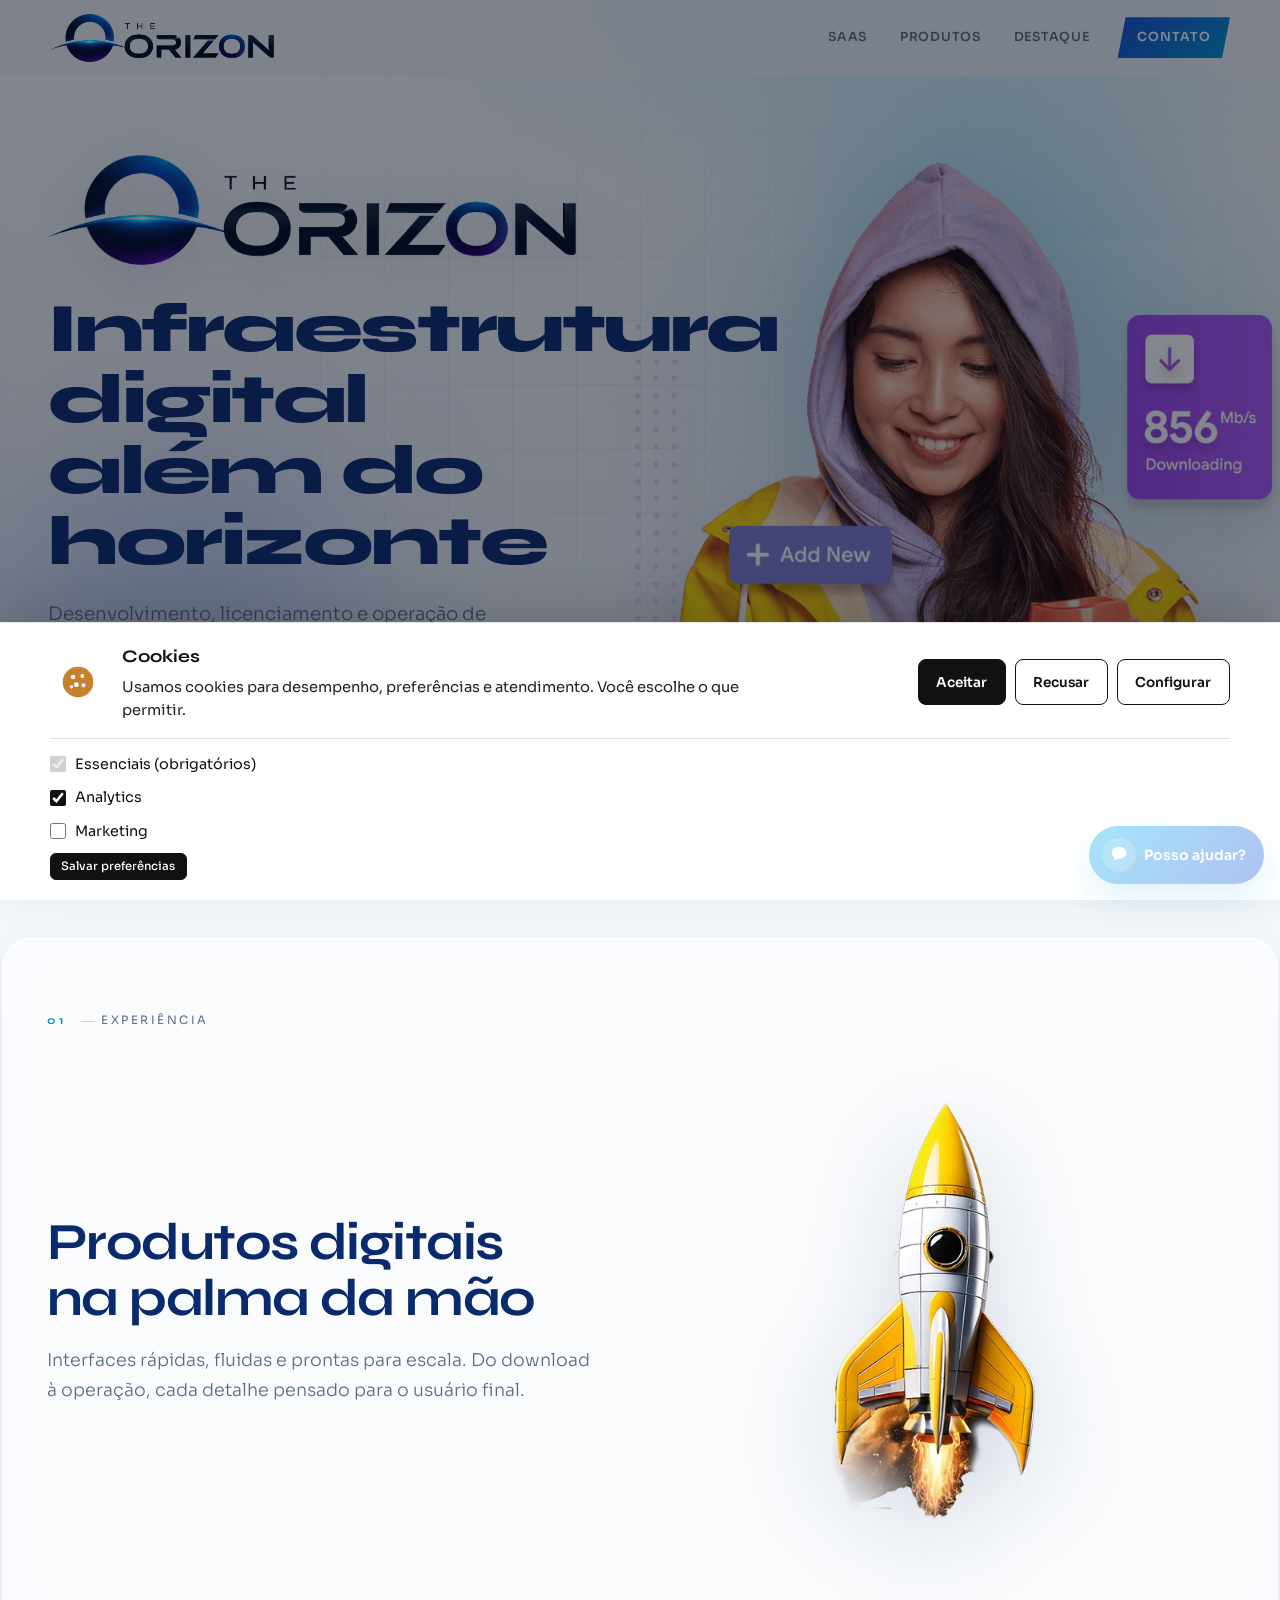
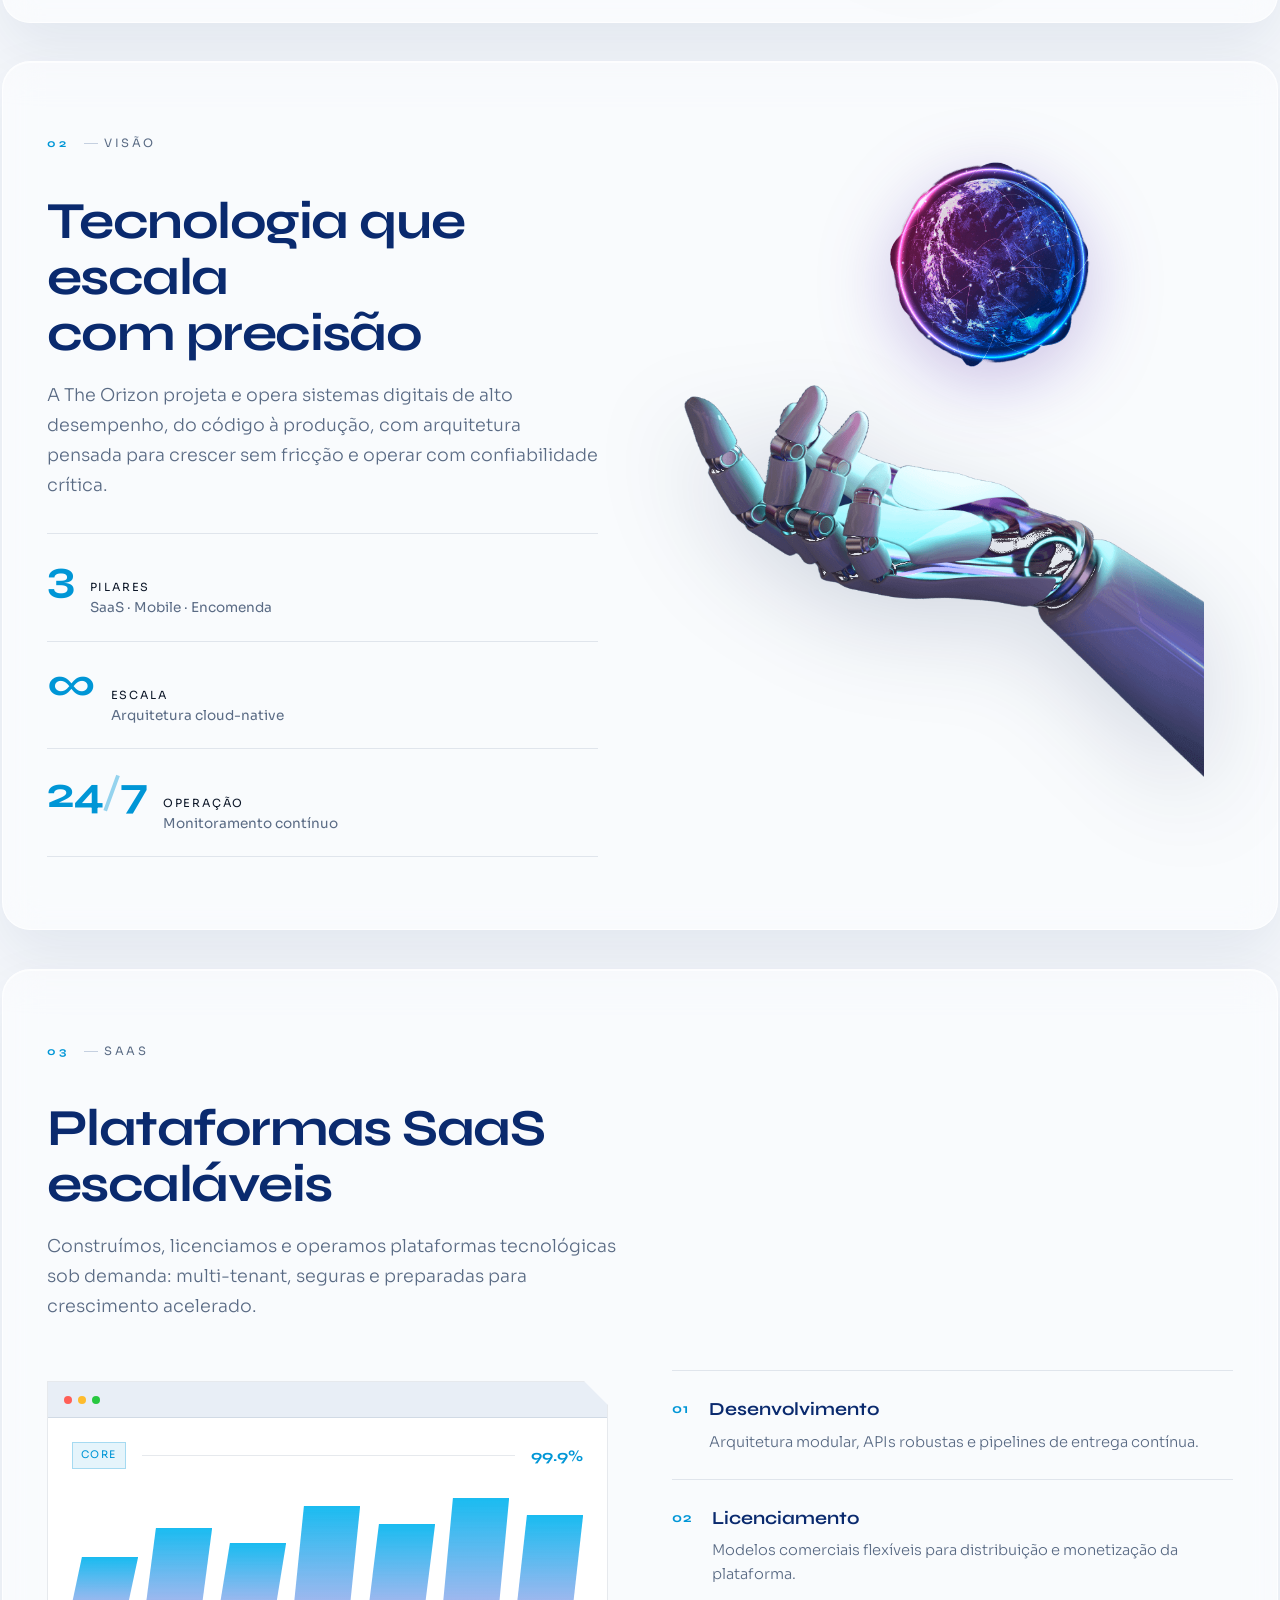
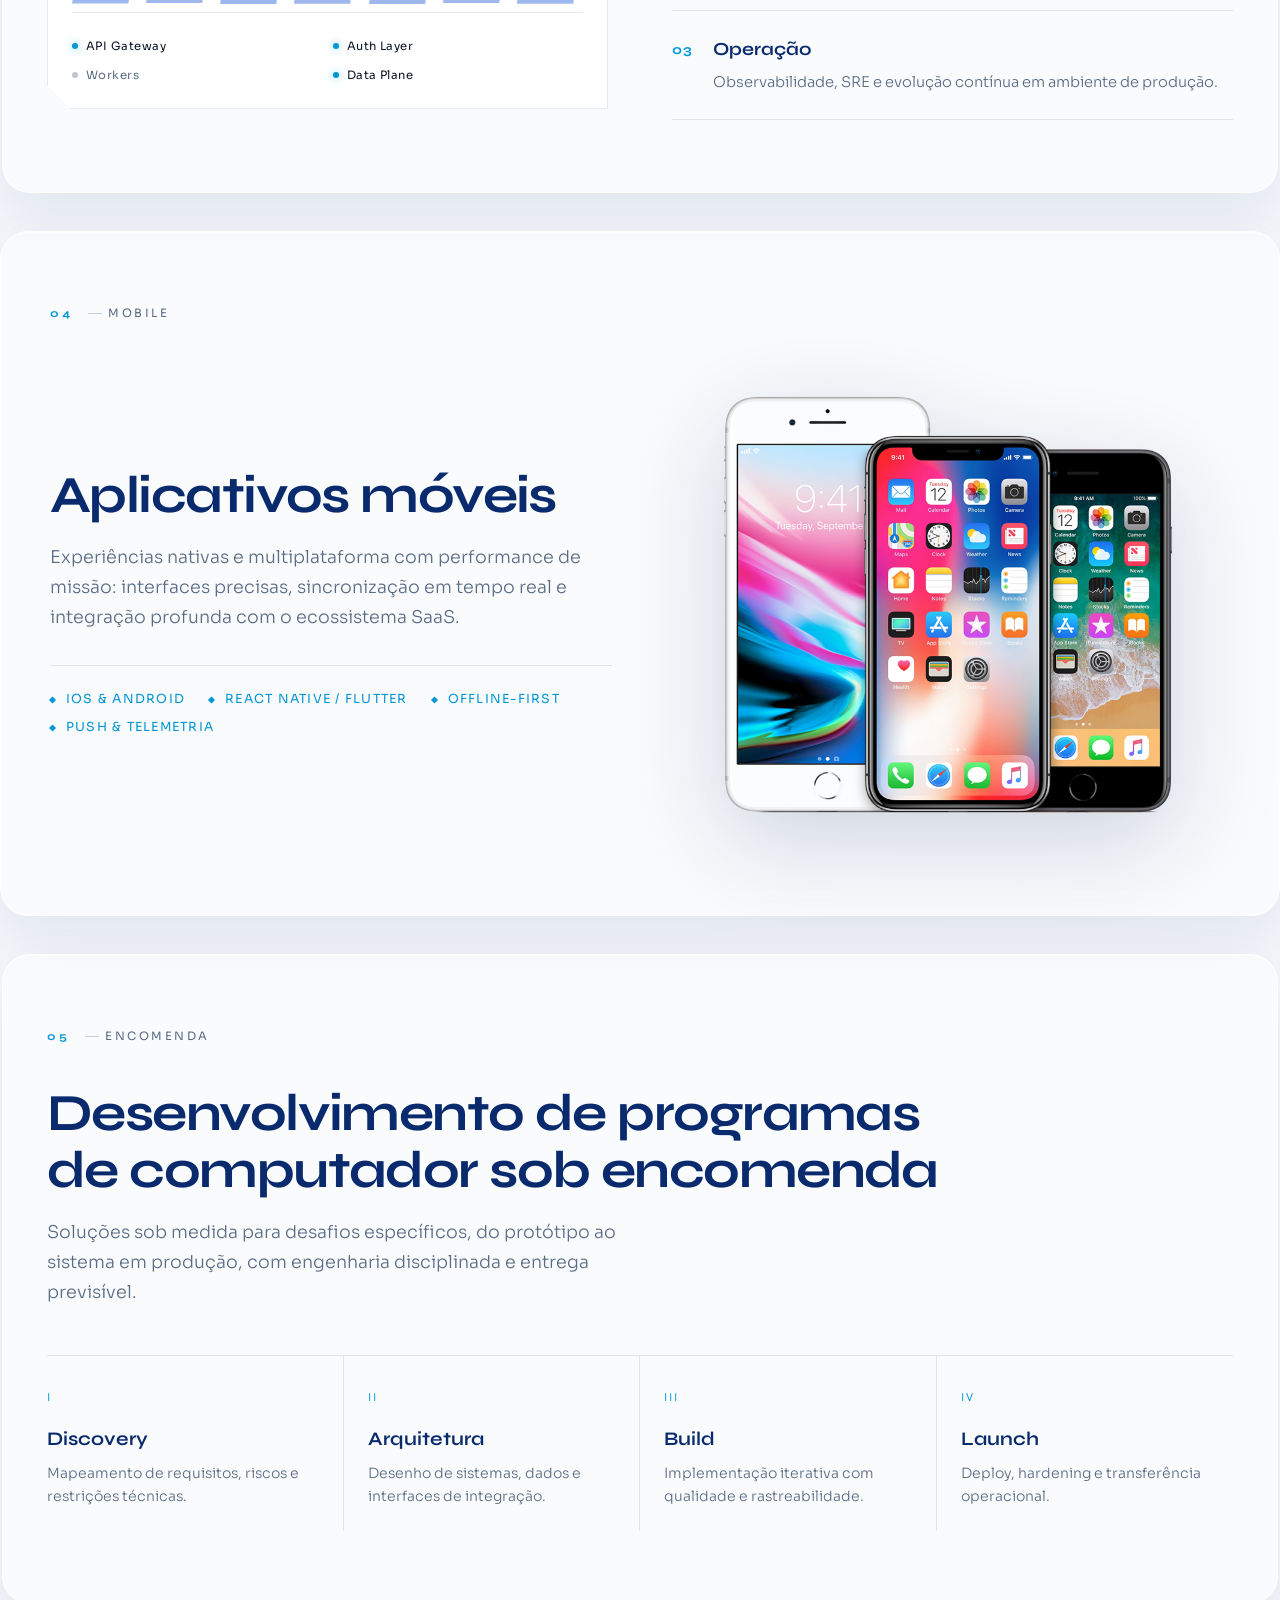
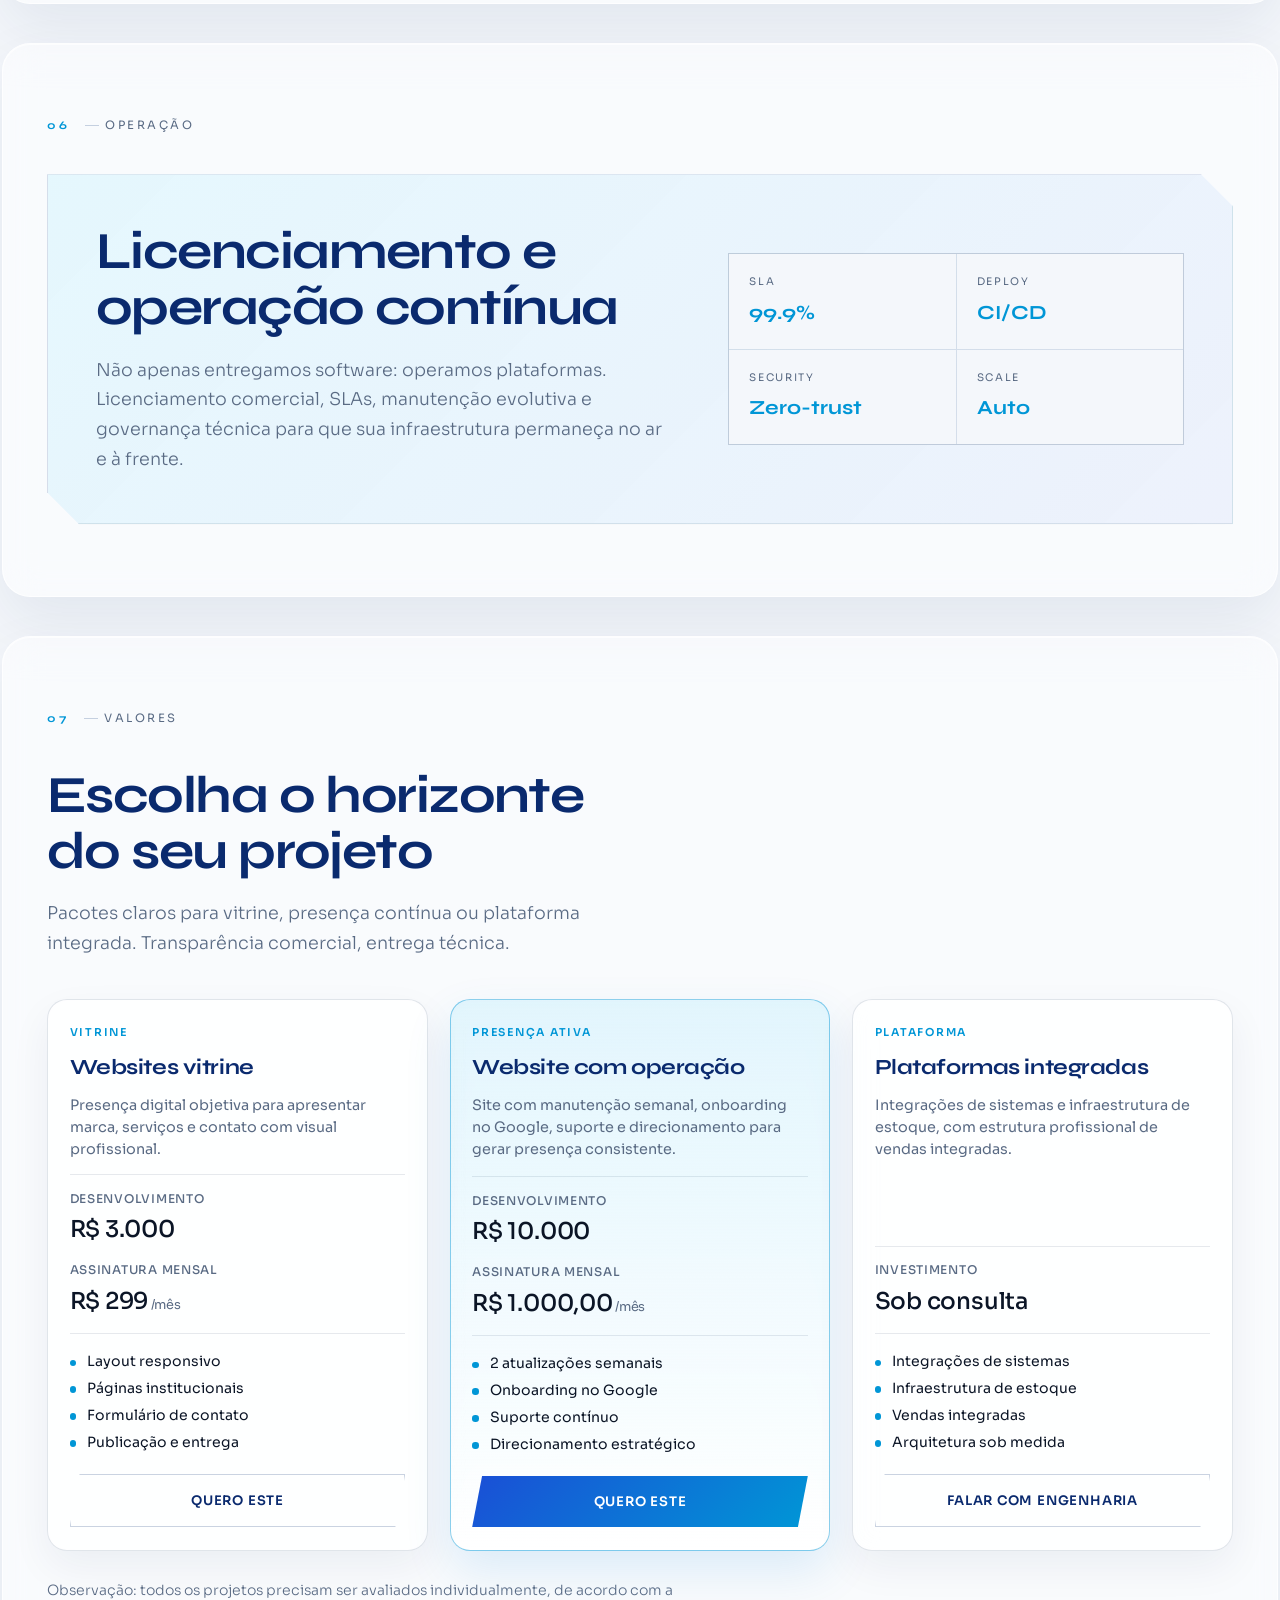
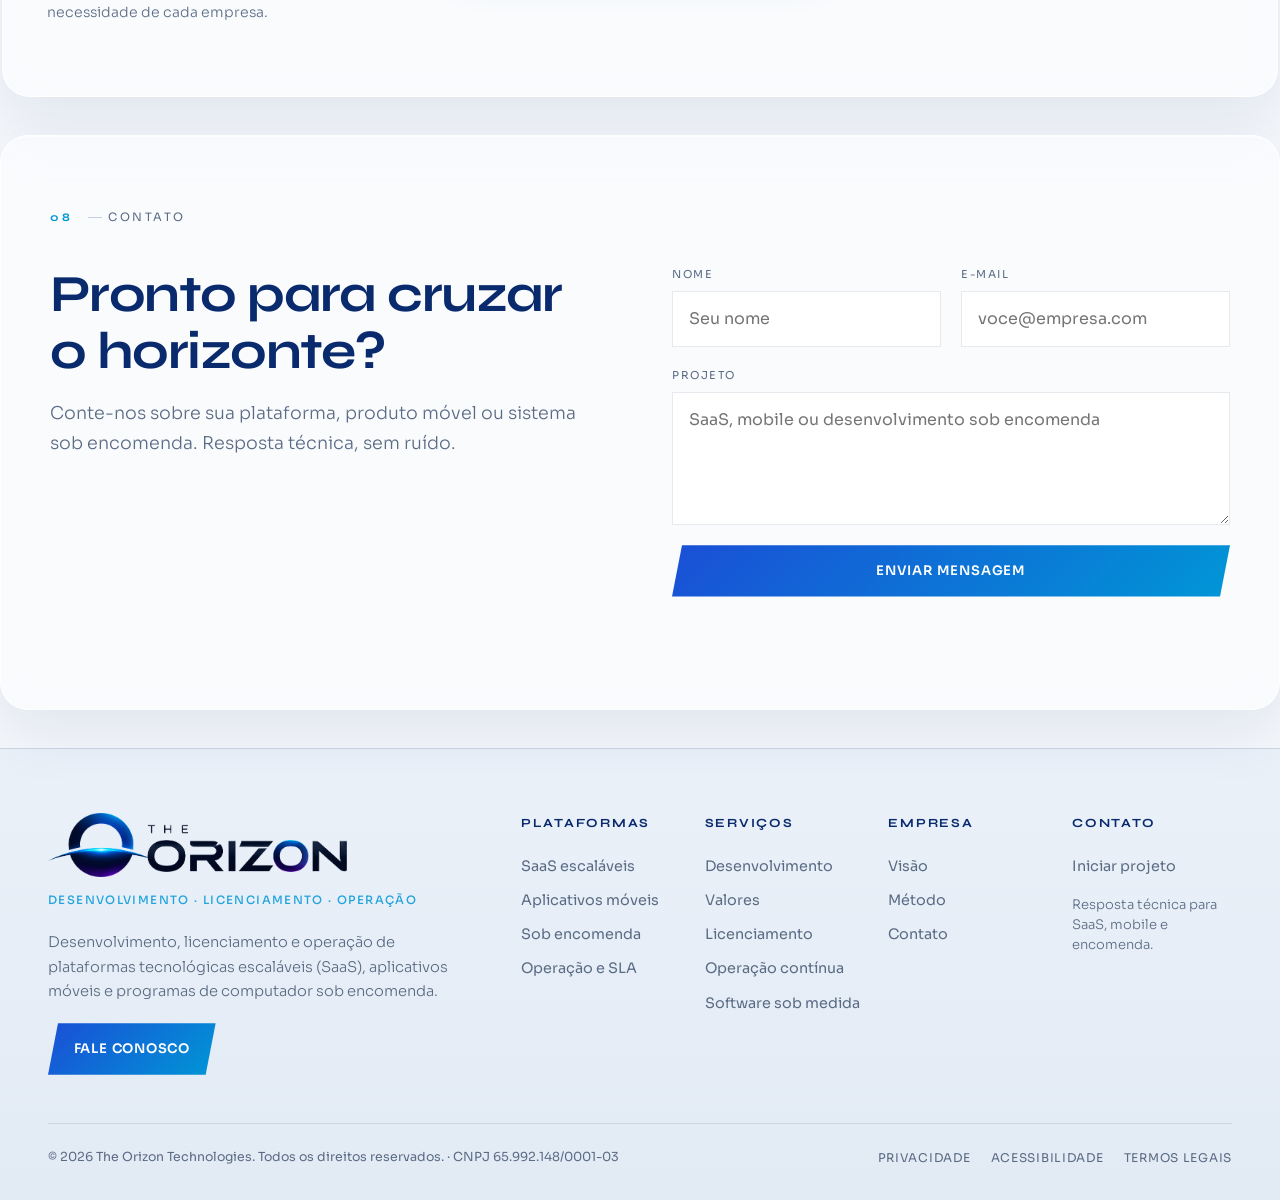
==== index.html @ 29de85b7 "Atualiza home: remove e-mail do rodapé e preço sob consulta. Plataformas integradas passam a exibir " ====
<!DOCTYPE html>
<html lang="pt-BR">
<head>
  <meta charset="UTF-8" />
  <meta name="viewport" content="width=device-width, initial-scale=1.0" />
  <title>THE ORIZON | Plataformas Tecnológicas Escaláveis</title>
  <meta name="description" content="Desenvolvimento, licenciamento e operação de plataformas SaaS escaláveis, aplicativos móveis e programas de computador sob encomenda." />
  <link rel="canonical" href="https://www.theorizon.com.br/" />
  <link rel="preconnect" href="https://fonts.googleapis.com" />
  <link rel="preconnect" href="https://fonts.gstatic.com" crossorigin />
  <link href="https://fonts.googleapis.com/css2?family=Syne:wght@500;600;700;800&family=Sora:wght@300;400;500;600&display=swap" rel="stylesheet" />
  <link rel="stylesheet" href="styles.css" />
  <link rel="icon" href="assets/logo.png" type="image/png" />
</head>
<body>
  <header class="header" id="header">
    <div class="header-inner">
      <a href="#inicio" class="brand" aria-label="THE ORIZON início">
        <img src="assets/logo.png" alt="THE ORIZON" class="brand-logo" />
      </a>

      <nav class="mega-nav" aria-label="Principal">
        <div class="mega-item" data-mega="saas">
          <button type="button" class="mega-trigger" aria-expanded="false" aria-controls="mega-saas">
            SaaS
          </button>
          <div class="mega-panel" id="mega-saas" role="region" aria-label="SaaS">
            <div class="mega-panel-inner mega-panel-inner--4">
              <div class="mega-col">
                <span class="mega-col-title">Plataformas</span>
                <a href="#saas"><strong>Cloud Core</strong><span>Infraestrutura multi-tenant</span></a>
                <a href="#saas"><strong>API Gateway</strong><span>Integrações e microserviços</span></a>
                <a href="#operacao"><strong>Observabilidade</strong><span>Monitoramento e SRE</span></a>
                <a href="#operacao"><strong>Data Plane</strong><span>Dados e analytics em escala</span></a>
              </div>
              <div class="mega-col">
                <span class="mega-col-title">Setores</span>
                <a href="#saas"><strong>Fintech</strong><span>Pagamentos e banking</span></a>
                <a href="#saas"><strong>Healthtech</strong><span>Saúde e telemedicina</span></a>
                <a href="#saas"><strong>Edtech</strong><span>Educação digital</span></a>
                <a href="#saas"><strong>Retail</strong><span>Varejo e e-commerce</span></a>
              </div>
              <div class="mega-col">
                <span class="mega-col-title">Operação</span>
                <a href="#operacao"><strong>Licenciamento</strong><span>Modelos comerciais flexíveis</span></a>
                <a href="#operacao"><strong>SLA 99.9%</strong><span>Disponibilidade contínua</span></a>
                <a href="#operacao"><strong>Security</strong><span>Zero-trust e compliance</span></a>
                <a href="#operacao"><strong>CI/CD</strong><span>Deploy e automação</span></a>
              </div>
              <div class="mega-feat">
                <span class="mega-col-title">Destaque</span>
                <p>Plataformas SaaS escaláveis, do código à produção, com operação contínua.</p>
                <a href="#saas" class="mega-feat-link">Explorar SaaS</a>
              </div>
            </div>
          </div>
        </div>

        <div class="mega-item" data-mega="produtos">
          <button type="button" class="mega-trigger" aria-expanded="false" aria-controls="mega-produtos">
            Produtos
          </button>
          <div class="mega-panel" id="mega-produtos" role="region" aria-label="Produtos">
            <div class="mega-panel-inner mega-panel-inner--4">
              <div class="mega-col">
                <span class="mega-col-title">Mobile</span>
                <a href="#mobile"><strong>Apps iOS</strong><span>Experiências nativas Apple</span></a>
                <a href="#mobile"><strong>Apps Android</strong><span>Performance e escala Google</span></a>
                <a href="#mobile"><strong>Cross-platform</strong><span>React Native e Flutter</span></a>
                <a href="#mobile"><strong>Offline-first</strong><span>Sincronização inteligente</span></a>
              </div>
              <div class="mega-col">
                <span class="mega-col-title">Software</span>
                <a href="#encomenda"><strong>Sob encomenda</strong><span>Programas sob medida</span></a>
                <a href="#encomenda"><strong>ERP / CRM</strong><span>Sistemas de gestão</span></a>
                <a href="#encomenda"><strong>Portais</strong><span>Web corporativa e B2B</span></a>
                <a href="#encomenda"><strong>Integrações</strong><span>APIs e conectores</span></a>
              </div>
              <div class="mega-col">
                <span class="mega-col-title">Verticals</span>
                <a href="#saas"><strong>Logística</strong><span>Tracking e supply chain</span></a>
                <a href="#saas"><strong>Indústria</strong><span>IoT e automação</span></a>
                <a href="#saas"><strong>Imobiliário</strong><span>Proptech e gestão</span></a>
                <a href="#saas"><strong>Agro</strong><span>Agritech e field ops</span></a>
              </div>
              <div class="mega-feat">
                <span class="mega-col-title">Destaque</span>
                <p>Produtos digitais para mobile, web e setores especializados.</p>
                <a href="#mobile" class="mega-feat-link">Ver produtos</a>
              </div>
            </div>
          </div>
        </div>

        <div class="mega-item" data-mega="destaque">
          <button type="button" class="mega-trigger" aria-expanded="false" aria-controls="mega-destaque">
            Destaque
          </button>
          <div class="mega-panel" id="mega-destaque" role="region" aria-label="Destaque">
            <div class="mega-panel-inner mega-panel-inner--4">
              <div class="mega-col">
                <span class="mega-col-title">Capacidades</span>
                <a href="#visao"><strong>Arquitetura</strong><span>Cloud-native e escalável</span></a>
                <a href="#saas"><strong>Multi-tenant</strong><span>Isolamento e performance</span></a>
                <a href="#operacao"><strong>DevOps</strong><span>Pipelines e automação</span></a>
                <a href="#operacao"><strong>IA &amp; Dados</strong><span>Modelos e telemetria</span></a>
              </div>
              <div class="mega-col">
                <span class="mega-col-title">Soluções</span>
                <a href="#saas"><strong>White-label</strong><span>Marca própria do cliente</span></a>
                <a href="#operacao"><strong>Marketplace</strong><span>Ecossistema de apps</span></a>
                <a href="#mobile"><strong>Super App</strong><span>Módulos em um só app</span></a>
                <a href="#encomenda"><strong>MVP rápido</strong><span>Do protótipo ao launch</span></a>
              </div>
              <div class="mega-col">
                <span class="mega-col-title">Empresa</span>
                <a href="#visao"><strong>Visão</strong><span>Tecnologia de precisão</span></a>
                <a href="#encomenda"><strong>Método</strong><span>Discovery até Launch</span></a>
                <a href="#contato"><strong>Parceiros</strong><span>Ecossistema The Orizon</span></a>
                <a href="#contato"><strong>Carreiras</strong><span>Engenharia e produto</span></a>
              </div>
              <div class="mega-feat">
                <span class="mega-col-title">Destaque</span>
                <p>Infraestrutura digital além do horizonte, com setores e produtos conectados.</p>
                <a href="#contato" class="mega-feat-link">Iniciar conversa</a>
              </div>
            </div>
          </div>
        </div>

        <a href="#contato" class="nav-cta">Contato</a>
      </nav>

      <button class="menu-toggle" id="menuToggle" aria-label="Abrir menu" aria-expanded="false">
        <span></span><span></span>
      </button>
    </div>
  </header>

  <div class="mobile-nav" id="mobileNav" hidden>
    <details>
      <summary>SaaS</summary>
      <a href="#saas">Cloud Core</a>
      <a href="#saas">Fintech</a>
      <a href="#saas">Healthtech</a>
      <a href="#saas">Edtech</a>
      <a href="#operacao">Licenciamento</a>
      <a href="#operacao">Operação</a>
    </details>
    <details>
      <summary>Produtos</summary>
      <a href="#mobile">Apps iOS</a>
      <a href="#mobile">Apps Android</a>
      <a href="#mobile">Cross-platform</a>
      <a href="#encomenda">Sob encomenda</a>
      <a href="#encomenda">ERP / CRM</a>
      <a href="#saas">Logística</a>
      <a href="#saas">Indústria</a>
    </details>
    <details>
      <summary>Destaque</summary>
      <a href="#visao">Arquitetura</a>
      <a href="#saas">White-label</a>
      <a href="#mobile">Super App</a>
      <a href="#encomenda">MVP rápido</a>
      <a href="#contato">Parceiros</a>
    </details>
    <a href="#contato" class="mobile-cta">Contato</a>
  </div>

  <main>
    <!-- 1. HERO -->
    <section class="hero" id="inicio">
      <div class="hero-bg" aria-hidden="true">
        <div class="hero-grid"></div>
        <div class="hero-orb hero-orb--a"></div>
        <div class="hero-orb hero-orb--b"></div>
        <div class="hero-horizon"></div>
      </div>
      <div class="hero-shell">
        <div class="hero-content">
          <img src="assets/logo.png" alt="THE ORIZON" class="hero-logo reveal" />
          <h1 class="hero-title reveal delay-1">
            Infraestrutura digital<br />além do horizonte
          </h1>
          <p class="hero-sub reveal delay-2">
            Desenvolvimento, licenciamento e operação de plataformas tecnológicas
            escaláveis, aplicativos móveis e software sob encomenda.
          </p>
          <div class="hero-actions reveal delay-3">
            <a href="#saas" class="btn btn-primary">Explorar plataformas</a>
            <a href="#contato" class="btn btn-ghost">Iniciar conversa</a>
          </div>
        </div>
        <div class="hero-figure reveal delay-2">
          <img
            src="assets/img-02p.png"
            alt="Usuária interagindo com aplicativo The Orizon no smartphone"
            class="hero-man"
            width="735"
            height="840"
          />
        </div>
      </div>
      <div class="hero-scroll" aria-hidden="true">
        <span>Scroll</span>
        <div class="hero-scroll-line"></div>
      </div>
    </section>

    <!-- 2. EXPERIÊNCIA -->
    <section class="section showcase glass-slide" id="experiencia">
      <div class="section-rail">
        <span class="section-index">01</span>
        <span class="section-label">Experiência</span>
      </div>
      <div class="showcase-layout">
        <div class="showcase-copy">
          <h2 class="section-title reveal">
            Produtos digitais<br />na palma da mão
          </h2>
          <p class="section-lead reveal delay-1">
            Interfaces rápidas, fluidas e prontas para escala. Do download à
            operação, cada detalhe pensado para o usuário final.
          </p>
        </div>
        <div class="showcase-visual reveal delay-2">
          <img
            src="assets/564y5ret.webp"
            alt="Produtos digitais The Orizon"
            class="showcase-image"
            width="600"
            height="600"
          />
        </div>
      </div>
    </section>

    <!-- 3. VISÃO -->
    <section class="section vision glass-slide" id="visao">
      <div class="section-rail">
        <span class="section-index">02</span>
        <span class="section-label">Visão</span>
      </div>
      <div class="vision-layout">
        <div class="vision-copy">
          <h2 class="section-title reveal">
            Tecnologia que escala<br />com precisão
          </h2>
          <p class="section-lead reveal delay-1">
            A The Orizon projeta e opera sistemas digitais de alto desempenho,
            do código à produção, com arquitetura pensada para crescer sem
            fricção e operar com confiabilidade crítica.
          </p>
          <aside class="vision-stats reveal delay-2">
            <div class="stat">
              <span class="stat-value" data-count="3">0</span>
              <span class="stat-unit">pilares</span>
              <span class="stat-desc">SaaS · Mobile · Encomenda</span>
            </div>
            <div class="stat">
              <span class="stat-value">∞</span>
              <span class="stat-unit">escala</span>
              <span class="stat-desc">Arquitetura cloud-native</span>
            </div>
            <div class="stat">
              <span class="stat-value">24<span class="stat-slash">/</span>7</span>
              <span class="stat-unit">operação</span>
              <span class="stat-desc">Monitoramento contínuo</span>
            </div>
          </aside>
        </div>
        <div class="vision-visual reveal delay-2">
          <img
            src="assets/vision-globe-techxen.png"
            alt=""
            class="vision-globe"
            width="358"
            height="367"
            aria-hidden="true"
          />
          <img
            src="assets/vision-techxen.png"
            alt="Tecnologia avançada The Orizon"
            class="vision-image"
            width="770"
            height="581"
          />
        </div>
      </div>
    </section>

    <!-- 4. SAAS -->
    <section class="section saas glass-slide" id="saas">
      <div class="section-rail">
        <span class="section-index">03</span>
        <span class="section-label">SaaS</span>
      </div>
      <div class="saas-head">
        <h2 class="section-title reveal">Plataformas SaaS escaláveis</h2>
        <p class="section-lead reveal delay-1">
          Construímos, licenciamos e operamos plataformas tecnológicas sob
          demanda: multi-tenant, seguras e preparadas para crescimento
          acelerado.
        </p>
      </div>
      <div class="saas-split">
        <div class="saas-visual reveal" aria-hidden="true">
          <div class="panel-frame">
            <div class="panel-bar">
              <span></span><span></span><span></span>
            </div>
            <div class="panel-body">
              <div class="panel-row">
                <span class="panel-tag">CORE</span>
                <span class="panel-line"></span>
                <span class="panel-pct">99.9%</span>
              </div>
              <div class="panel-graph">
                <div class="bar" style="--h:42%"></div>
                <div class="bar" style="--h:68%"></div>
                <div class="bar" style="--h:55%"></div>
                <div class="bar" style="--h:88%"></div>
                <div class="bar" style="--h:72%"></div>
                <div class="bar" style="--h:95%"></div>
                <div class="bar" style="--h:80%"></div>
              </div>
              <div class="panel-nodes">
                <div class="node active"><i></i>API Gateway</div>
                <div class="node active"><i></i>Auth Layer</div>
                <div class="node"><i></i>Workers</div>
                <div class="node active"><i></i>Data Plane</div>
              </div>
            </div>
          </div>
        </div>
        <ul class="saas-list">
          <li class="reveal delay-1">
            <span class="list-num">01</span>
            <div>
              <strong>Desenvolvimento</strong>
              <p>Arquitetura modular, APIs robustas e pipelines de entrega contínua.</p>
            </div>
          </li>
          <li class="reveal delay-2">
            <span class="list-num">02</span>
            <div>
              <strong>Licenciamento</strong>
              <p>Modelos comerciais flexíveis para distribuição e monetização da plataforma.</p>
            </div>
          </li>
          <li class="reveal delay-3">
            <span class="list-num">03</span>
            <div>
              <strong>Operação</strong>
              <p>Observabilidade, SRE e evolução contínua em ambiente de produção.</p>
            </div>
          </li>
        </ul>
      </div>
    </section>

    <!-- 5. MOBILE -->
    <section class="section mobile glass-slide" id="mobile">
      <div class="section-rail">
        <span class="section-index">04</span>
        <span class="section-label">Mobile</span>
      </div>
      <div class="mobile-layout">
        <div class="mobile-copy">
          <h2 class="section-title reveal">Aplicativos móveis</h2>
          <p class="section-lead reveal delay-1">
            Experiências nativas e multiplataforma com performance de missão:
            interfaces precisas, sincronização em tempo real e integração
            profunda com o ecossistema SaaS.
          </p>
          <ul class="feature-strip reveal delay-2">
            <li>iOS &amp; Android</li>
            <li>React Native / Flutter</li>
            <li>Offline-first</li>
            <li>Push &amp; telemetria</li>
          </ul>
        </div>
        <div class="phone-stack reveal delay-1">
          <img
            src="assets/Apple-IPhone-Transparent-Background-PNG.png"
            alt="iPhones com aplicativos móveis nativos e multiplataforma"
            class="phone-image"
            width="800"
            height="800"
          />
        </div>
      </div>
    </section>

    <!-- 6. ENCOMENDA -->
    <section class="section custom glass-slide" id="encomenda">
      <div class="section-rail">
        <span class="section-index">05</span>
        <span class="section-label">Encomenda</span>
      </div>
      <div class="custom-layout">
        <h2 class="section-title reveal">
          Desenvolvimento de programas<br />de computador sob encomenda
        </h2>
        <p class="section-lead reveal delay-1">
          Soluções sob medida para desafios específicos, do protótipo ao
          sistema em produção, com engenharia disciplinada e entrega previsível.
        </p>
        <div class="process">
          <article class="process-step reveal delay-1">
            <span class="process-num">I</span>
            <h3>Discovery</h3>
            <p>Mapeamento de requisitos, riscos e restrições técnicas.</p>
          </article>
          <article class="process-step reveal delay-2">
            <span class="process-num">II</span>
            <h3>Arquitetura</h3>
            <p>Desenho de sistemas, dados e interfaces de integração.</p>
          </article>
          <article class="process-step reveal delay-3">
            <span class="process-num">III</span>
            <h3>Build</h3>
            <p>Implementação iterativa com qualidade e rastreabilidade.</p>
          </article>
          <article class="process-step reveal delay-4">
            <span class="process-num">IV</span>
            <h3>Launch</h3>
            <p>Deploy, hardening e transferência operacional.</p>
          </article>
        </div>
      </div>
    </section>

    <!-- 7. OPERAÇÃO + CONTATO -->
    <section class="section operate glass-slide" id="operacao">
      <div class="section-rail">
        <span class="section-index">06</span>
        <span class="section-label">Operação</span>
      </div>
      <div class="operate-banner reveal">
        <div class="operate-copy">
          <h2 class="section-title">Licenciamento e operação contínua</h2>
          <p class="section-lead">
            Não apenas entregamos software: operamos plataformas. Licenciamento
            comercial, SLAs, manutenção evolutiva e governança técnica para que
            sua infraestrutura permaneça no ar e à frente.
          </p>
        </div>
        <div class="operate-grid" aria-hidden="true">
          <div class="op-cell"><span>SLA</span><strong>99.9%</strong></div>
          <div class="op-cell"><span>Deploy</span><strong>CI/CD</strong></div>
          <div class="op-cell"><span>Security</span><strong>Zero-trust</strong></div>
          <div class="op-cell"><span>Scale</span><strong>Auto</strong></div>
        </div>
      </div>
    </section>

    <!-- 8. VALORES -->
    <section class="section pricing glass-slide" id="valores">
      <div class="section-rail">
        <span class="section-index">07</span>
        <span class="section-label">Valores</span>
      </div>
      <div class="pricing-head">
        <h2 class="section-title reveal">Escolha o horizonte<br />do seu projeto</h2>
        <p class="section-lead reveal delay-1">
          Pacotes claros para vitrine, presença contínua ou plataforma
          integrada. Transparência comercial, entrega técnica.
        </p>
      </div>
      <div class="pricing-grid">
        <article class="price-card reveal">
          <span class="price-card-tag">Vitrine</span>
          <h3 class="price-card-title">Websites vitrine</h3>
          <p class="price-card-desc">
            Presença digital objetiva para apresentar marca, serviços e
            contato com visual profissional.
          </p>
          <div class="price-card-value">
            <div class="price-row">
              <span class="price-label">Desenvolvimento</span>
              <span class="price-now">R$ 3.000</span>
            </div>
            <div class="price-row">
              <span class="price-label">Assinatura mensal</span>
              <span class="price-now">R$ 299<span class="price-unit">/mês</span></span>
            </div>
          </div>
          <ul class="price-card-list">
            <li>Layout responsivo</li>
            <li>Páginas institucionais</li>
            <li>Formulário de contato</li>
            <li>Publicação e entrega</li>
          </ul>
          <a href="#contato" class="btn btn-ghost price-card-cta">Quero este</a>
        </article>

        <article class="price-card price-card--featured reveal delay-1">
          <span class="price-card-tag">Presença ativa</span>
          <h3 class="price-card-title">Website com operação</h3>
          <p class="price-card-desc">
            Site com manutenção semanal, onboarding no Google, suporte e
            direcionamento para gerar presença consistente.
          </p>
          <div class="price-card-value">
            <div class="price-row">
              <span class="price-label">Desenvolvimento</span>
              <span class="price-now">R$ 10.000</span>
            </div>
            <div class="price-row">
              <span class="price-label">Assinatura mensal</span>
              <span class="price-now">R$ 1.000,00<span class="price-unit">/mês</span></span>
            </div>
          </div>
          <ul class="price-card-list">
            <li>2 atualizações semanais</li>
            <li>Onboarding no Google</li>
            <li>Suporte contínuo</li>
            <li>Direcionamento estratégico</li>
          </ul>
          <a href="#contato" class="btn btn-primary price-card-cta">Quero este</a>
        </article>

        <article class="price-card reveal delay-2">
          <span class="price-card-tag">Plataforma</span>
          <h3 class="price-card-title">Plataformas integradas</h3>
          <p class="price-card-desc">
            Integrações de sistemas e infraestrutura de estoque, com estrutura
            profissional de vendas integradas.
          </p>
          <div class="price-card-value">
            <div class="price-row">
              <span class="price-label">Investimento</span>
              <span class="price-now">Sob consulta</span>
            </div>
          </div>
          <ul class="price-card-list">
            <li>Integrações de sistemas</li>
            <li>Infraestrutura de estoque</li>
            <li>Vendas integradas</li>
            <li>Arquitetura sob medida</li>
          </ul>
          <a href="#contato" class="btn btn-ghost price-card-cta">Falar com engenharia</a>
        </article>
      </div>
      <p class="pricing-note reveal delay-2">
        Observação: todos os projetos precisam ser avaliados individualmente,
        de acordo com a necessidade de cada empresa.
      </p>
    </section>

    <section class="section contact glass-slide" id="contato">
      <div class="section-rail">
        <span class="section-index">08</span>
        <span class="section-label">Contato</span>
      </div>
      <div class="contact-layout">
        <div class="contact-copy">
          <h2 class="section-title reveal">Pronto para cruzar<br />o horizonte?</h2>
          <p class="section-lead reveal delay-1">
            Conte-nos sobre sua plataforma, produto móvel ou sistema sob
            encomenda. Resposta técnica, sem ruído.
          </p>
        </div>
        <form class="contact-form reveal delay-2" id="contactForm">
          <label>
            <span>Nome</span>
            <input type="text" name="name" required autocomplete="name" placeholder="Seu nome" />
          </label>
          <label>
            <span>E-mail</span>
            <input type="email" name="email" required autocomplete="email" placeholder="voce@empresa.com" />
          </label>
          <label class="full">
            <span>Projeto</span>
            <textarea name="message" rows="4" required placeholder="SaaS, mobile ou desenvolvimento sob encomenda"></textarea>
          </label>
          <button type="submit" class="btn btn-primary full">Enviar mensagem</button>
          <p class="form-status" id="formStatus" role="status" aria-live="polite"></p>
        </form>
      </div>
    </section>
  </main>

  <footer class="mega-footer">
    <div class="mega-footer-inner">
      <div class="mega-footer-brand">
        <a href="#inicio" class="brand" aria-label="THE ORIZON">
          <img src="assets/logo.png" alt="THE ORIZON" class="brand-logo brand-logo--footer" />
        </a>
        <p class="mega-footer-tagline">Desenvolvimento · Licenciamento · Operação</p>
        <p>
          Desenvolvimento, licenciamento e operação de plataformas tecnológicas
          escaláveis (SaaS), aplicativos móveis e programas de computador sob encomenda.
        </p>
        <a href="#contato" class="btn btn-primary">Fale conosco</a>
      </div>

      <div class="mega-footer-cols">
        <div class="mega-footer-col">
          <h3>Plataformas</h3>
          <a href="#saas">SaaS escaláveis</a>
          <a href="#mobile">Aplicativos móveis</a>
          <a href="#encomenda">Sob encomenda</a>
          <a href="#operacao">Operação e SLA</a>
        </div>
        <div class="mega-footer-col">
          <h3>Serviços</h3>
          <a href="#saas">Desenvolvimento</a>
          <a href="#valores">Valores</a>
          <a href="#operacao">Licenciamento</a>
          <a href="#operacao">Operação contínua</a>
          <a href="#encomenda">Software sob medida</a>
        </div>
        <div class="mega-footer-col">
          <h3>Empresa</h3>
          <a href="#visao">Visão</a>
          <a href="#encomenda">Método</a>
          <a href="#contato">Contato</a>
        </div>
        <div class="mega-footer-col">
          <h3>Contato</h3>
          <a href="#contato">Iniciar projeto</a>
          <p class="mega-footer-note">Resposta técnica para SaaS, mobile e encomenda.</p>
        </div>
      </div>
    </div>

    <div class="mega-footer-bottom">
      <p>© <span id="year"></span> The Orizon Technologies. Todos os direitos reservados. · CNPJ 65.992.148/0001-03</p>
      <nav class="footer-legal" aria-label="Legal">
        <a href="privacidade.html">Privacidade</a>
        <a href="acessibilidade.html">Acessibilidade</a>
        <a href="termos.html">Termos legais</a>
      </nav>
    </div>
  </footer>

  </footer>

  <!-- Cookies -->
  <div class="cookie-dock" id="cookieDock">
    <button type="button" class="cookie-fab" id="cookieFab" aria-expanded="false" aria-controls="cookiePanel" aria-label="Cookies" title="Cookies">
      <svg viewBox="0 0 24 24" width="34" height="34" aria-hidden="true">
        <circle cx="12" cy="12" r="9.2" fill="currentColor" opacity="0.95"/>
        <circle cx="9" cy="9" r="1.35" fill="#fff"/>
        <circle cx="14.6" cy="8.4" r="1.15" fill="#fff"/>
        <circle cx="11" cy="13.6" r="1.45" fill="#fff"/>
        <circle cx="15.3" cy="13.9" r="1.2" fill="#fff"/>
        <circle cx="8.1" cy="14.9" r="1" fill="#fff"/>
      </svg>
    </button>
    <div class="cookie-panel" id="cookiePanel" role="dialog" aria-label="Preferências de cookies">
      <div class="cookie-bar-inner">
        <div class="cookie-bar-icon" aria-hidden="true">
          <svg viewBox="0 0 24 24" width="40" height="40">
            <circle cx="12" cy="12" r="9.2" fill="currentColor" opacity="0.95"/>
            <circle cx="9" cy="9" r="1.35" fill="#fff"/>
            <circle cx="14.6" cy="8.4" r="1.15" fill="#fff"/>
            <circle cx="11" cy="13.6" r="1.45" fill="#fff"/>
            <circle cx="15.3" cy="13.9" r="1.2" fill="#fff"/>
            <circle cx="8.1" cy="14.9" r="1" fill="#fff"/>
          </svg>
        </div>
        <div class="cookie-panel-head">
          <strong>Cookies</strong>
          <p>Usamos cookies para desempenho, preferências e atendimento. Você escolhe o que permitir.</p>
        </div>
        <div class="cookie-actions">
          <button type="button" class="cookie-btn cookie-btn--primary" id="cookieAccept">Aceitar</button>
          <button type="button" class="cookie-btn" id="cookieRefuse">Recusar</button>
          <button type="button" class="cookie-btn" id="cookieConfigure">Configurar</button>
        </div>
        <div class="cookie-config" id="cookieConfig" hidden>
          <label><input type="checkbox" id="ckEssential" checked disabled /> Essenciais (obrigatórios)</label>
          <label><input type="checkbox" id="ckAnalytics" checked /> Analytics</label>
          <label><input type="checkbox" id="ckMarketing" /> Marketing</label>
          <button type="button" class="cookie-btn cookie-btn--save" id="cookieSaveConfig">Salvar preferências</button>
        </div>
      </div>
    </div>
  </div>

  <!-- Chat atendimento -->
  <div class="help-dock" id="helpDock">
    <div class="help-panel" id="helpPanel" role="dialog" aria-label="Central de atendimento">
      <header class="help-panel-head">
        <div class="help-panel-title">
          <span class="help-phone-icon" aria-hidden="true">
            <svg viewBox="0 0 24 24" width="20" height="20">
              <path fill="currentColor" d="M6.6 10.8c1.4 2.8 3.8 5.1 6.6 6.6l2.2-2.2c.3-.3.7-.4 1.1-.2 1.2.4 2.5.6 3.8.6.6 0 1 .4 1 1V20c0 .6-.4 1-1 1C10.6 21 3 13.4 3 4c0-.6.4-1 1-1h3.5c.6 0 1 .4 1 1 0 1.3.2 2.6.6 3.8.1.4 0 .8-.3 1.1L6.6 10.8z"/>
            </svg>
          </span>
          <div>
            <strong>Central de atendimento</strong>
            <span class="help-status" id="helpStatus">Online</span>
          </div>
        </div>
        <button type="button" class="help-close" id="helpClose" aria-label="Fechar">×</button>
      </header>
      <div class="help-thread" id="helpThread" aria-live="polite"></div>
      <form class="help-form" id="helpForm">
        <label>
          <span>Nome</span>
          <input type="text" name="name" required autocomplete="name" placeholder="Seu nome" />
        </label>
        <label>
          <span>E-mail</span>
          <input type="email" name="email" required autocomplete="email" placeholder="voce@empresa.com" />
        </label>
        <label>
          <span>Mensagem</span>
          <textarea name="message" rows="3" required placeholder="Como podemos ajudar?"></textarea>
        </label>
        <button type="submit" class="btn btn-primary">Enviar</button>
      </form>
    </div>
    <button type="button" class="help-fab" id="helpFab" aria-expanded="false" aria-controls="helpPanel">
      <span class="help-fab-icon" aria-hidden="true">
        <svg viewBox="0 0 24 24" width="22" height="22">
          <path fill="currentColor" d="M12 3c-4.4 0-8 2.9-8 6.5 0 2.1 1.3 4 3.3 5.2-.1.7-.4 1.9-1.3 3.1 1.7-.3 3.1-1.1 4-1.8.6.1 1.3.2 2 .2 4.4 0 8-2.9 8-6.5S16.4 3 12 3z"/>
        </svg>
      </span>
      <span>Posso ajudar?</span>
    </button>
  </div>

  <div class="cookie-lock" id="cookieLock" hidden aria-hidden="true"></div>
  <div class="cookie-saved-toast" id="cookieSavedToast" hidden role="status" aria-live="polite">Cookies salvos</div>

  <script src="script.js"></script>
</body>
</html>
---- styles.css ----
/* THE ORIZON — Light futuristic platform */
:root {
  --bg: #f4f7fb;
  --bg-elevated: #ffffff;
  --bg-soft: #e8eef6;
  --line: rgba(15, 40, 80, 0.1);
  --line-strong: rgba(15, 55, 120, 0.22);
  --text: #0b1526;
  --muted: #5a6b84;
  --cyan: #0096d6;
  --cyan-bright: #00b4ef;
  --navy: #0a2a6e;
  --blue: #1a4fd6;
  --violet: #3d2a7a;
  --white: #ffffff;
  --font-display: "Syne", sans-serif;
  --font-body: "Sora", sans-serif;
  --header-h: 76px;
  --ease: cubic-bezier(0.22, 1, 0.36, 1);
  --max: 1180px;
}

*,
*::before,
*::after {
  box-sizing: border-box;
  margin: 0;
  padding: 0;
}

html {
  scroll-behavior: smooth;
  scroll-padding-top: calc(var(--header-h) + 12px);
}

body {
  font-family: var(--font-body);
  background: var(--bg);
  color: var(--text);
  line-height: 1.6;
  overflow-x: hidden;
  -webkit-font-smoothing: antialiased;
}

img {
  max-width: 100%;
  display: block;
  background: transparent;
}

a {
  color: inherit;
  text-decoration: none;
}

ul {
  list-style: none;
}

button,
input,
textarea {
  font: inherit;
  color: inherit;
  border: none;
  background: none;
}

/* ——— Header + Mega Menu ——— */
.header {
  position: fixed;
  top: 0;
  left: 0;
  right: 0;
  z-index: 200;
  height: var(--header-h);
  background: rgba(244, 247, 251, 0.82);
  backdrop-filter: blur(18px) saturate(1.2);
  border-bottom: 1px solid transparent;
  transition: border-color 0.35s var(--ease), background 0.35s, box-shadow 0.35s;
}

.header.is-scrolled,
.header.is-mega-open {
  border-bottom-color: var(--line);
  background: rgba(255, 255, 255, 0.94);
  box-shadow: 0 8px 30px rgba(10, 30, 70, 0.06);
}

.header-inner {
  max-width: calc(var(--max) + 6rem);
  margin: 0 auto;
  height: 100%;
  display: flex;
  align-items: center;
  justify-content: space-between;
  padding: 0 clamp(1.25rem, 4vw, 3rem);
  gap: 1.5rem;
}

.brand-logo {
  height: 48px;
  width: auto;
  object-fit: contain;
  background: transparent;
}

.brand-logo--footer {
  height: 64px;
}

.mega-nav {
  display: none;
  align-items: center;
  gap: 0.15rem;
}

.mega-item {
  position: static;
}

.mega-trigger {
  display: inline-flex;
  align-items: center;
  gap: 0.45rem;
  font-size: 0.78rem;
  font-weight: 550;
  letter-spacing: 0.06em;
  text-transform: uppercase;
  padding: 0.65rem 0.95rem;
  color: var(--muted);
  cursor: pointer;
  transition: color 0.25s;
}

.mega-trigger:hover,
.mega-item.is-open .mega-trigger {
  color: var(--navy);
}

.mega-panel {
  position: absolute;
  left: 0;
  right: 0;
  top: 100%;
  opacity: 0;
  visibility: hidden;
  pointer-events: none;
  transform: translateY(-6px);
  transition: opacity 0.28s var(--ease), transform 0.28s var(--ease), visibility 0.28s;
  background: var(--bg-elevated);
  border-bottom: 1px solid var(--line);
  box-shadow: 0 24px 50px rgba(10, 30, 70, 0.1);
}

.mega-item.is-open .mega-panel {
  opacity: 1;
  visibility: visible;
  pointer-events: auto;
  transform: none;
}

.mega-panel-inner {
  max-width: calc(var(--max) + 6rem);
  margin: 0 auto;
  padding: 2rem clamp(1.25rem, 4vw, 3rem) 2.25rem;
  display: grid;
  grid-template-columns: 1fr 1fr 1.1fr;
  gap: 2rem;
}

.mega-panel-inner--3 {
  grid-template-columns: repeat(3, 1fr);
}

.mega-panel-inner--4 {
  grid-template-columns: repeat(4, 1fr);
}

@media (max-width: 1100px) {
  .mega-panel-inner--4 {
    grid-template-columns: repeat(2, 1fr);
  }
}

.mega-col-title {
  display: block;
  font-size: 0.68rem;
  letter-spacing: 0.18em;
  text-transform: uppercase;
  color: var(--cyan);
  margin-bottom: 1rem;
  font-weight: 600;
}

.mega-col a {
  display: flex;
  flex-direction: column;
  gap: 0.2rem;
  padding: 0.75rem 0;
  border-bottom: 1px solid var(--line);
  transition: color 0.2s;
}

.mega-col a:last-child {
  border-bottom: none;
}

.mega-col a strong {
  font-family: var(--font-display);
  font-size: 0.98rem;
  font-weight: 650;
  color: var(--text);
}

.mega-col a span {
  font-size: 0.82rem;
  color: var(--muted);
  font-weight: 300;
}

.mega-col a:hover strong {
  color: var(--blue);
}

.mega-feat {
  background:
    linear-gradient(145deg, rgba(0, 150, 214, 0.08), rgba(26, 79, 214, 0.06)),
    var(--bg-soft);
  padding: 1.5rem;
  border: 1px solid var(--line);
  clip-path: polygon(0 0, calc(100% - 18px) 0, 100% 18px, 100% 100%, 18px 100%, 0 calc(100% - 18px));
}

.mega-feat p {
  font-size: 0.92rem;
  color: var(--muted);
  margin-bottom: 1rem;
  line-height: 1.55;
}

.mega-feat-link {
  font-size: 0.75rem;
  font-weight: 600;
  letter-spacing: 0.1em;
  text-transform: uppercase;
  color: var(--blue);
}

.mega-feat-link:hover {
  color: var(--cyan);
}

.mega-card {
  display: flex;
  flex-direction: column;
  gap: 0.45rem;
  padding: 1.35rem 1.25rem;
  border: 1px solid var(--line);
  background: var(--bg);
  transition: border-color 0.25s, background 0.25s, transform 0.25s var(--ease);
}

.mega-card:hover {
  border-color: rgba(0, 150, 214, 0.4);
  background: var(--bg-elevated);
  transform: translateY(-2px);
}

.mega-card-num {
  font-family: var(--font-display);
  font-size: 0.75rem;
  color: var(--cyan);
  letter-spacing: 0.08em;
}

.mega-card strong {
  font-family: var(--font-display);
  font-size: 1.1rem;
  font-weight: 650;
}

.mega-card span {
  font-size: 0.85rem;
  color: var(--muted);
  font-weight: 300;
}

.nav-cta {
  margin-left: 0.65rem;
  font-size: 0.78rem;
  font-weight: 600;
  letter-spacing: 0.08em;
  text-transform: uppercase;
  color: var(--white) !important;
  background: linear-gradient(135deg, var(--blue), var(--cyan));
  clip-path: polygon(8px 0, 100% 0, calc(100% - 8px) 100%, 0 100%);
  padding: 0.65rem 1.2rem !important;
}

.nav-cta:hover {
  filter: brightness(1.06);
}

.menu-toggle {
  width: 40px;
  height: 40px;
  display: flex;
  flex-direction: column;
  justify-content: center;
  gap: 7px;
  cursor: pointer;
}

.menu-toggle span {
  display: block;
  height: 1.5px;
  width: 100%;
  background: var(--text);
  transition: transform 0.3s var(--ease), opacity 0.3s;
}

.menu-toggle[aria-expanded="true"] span:first-child {
  transform: translateY(4.25px) rotate(45deg);
}

.menu-toggle[aria-expanded="true"] span:last-child {
  transform: translateY(-4.25px) rotate(-45deg);
}

.mobile-nav {
  position: fixed;
  top: var(--header-h);
  left: 0;
  right: 0;
  z-index: 190;
  background: var(--bg-elevated);
  border-bottom: 1px solid var(--line);
  padding: 0.75rem 1.5rem 1.5rem;
  max-height: calc(100dvh - var(--header-h));
  overflow-y: auto;
  box-shadow: 0 20px 40px rgba(10, 30, 70, 0.1);
}

.mobile-nav[hidden] {
  display: none;
}

.mobile-nav details {
  border-bottom: 1px solid var(--line);
  padding: 0.35rem 0;
}

.mobile-nav summary {
  font-family: var(--font-display);
  font-size: 1.15rem;
  font-weight: 650;
  padding: 0.85rem 0;
  cursor: pointer;
  list-style: none;
}

.mobile-nav summary::-webkit-details-marker {
  display: none;
}

.mobile-nav details a {
  display: block;
  padding: 0.55rem 0 0.55rem 0.25rem;
  color: var(--muted);
  font-size: 0.95rem;
}

.mobile-cta {
  display: inline-flex;
  margin-top: 1.25rem;
  font-size: 0.8rem;
  font-weight: 600;
  letter-spacing: 0.08em;
  text-transform: uppercase;
  color: var(--white);
  background: linear-gradient(135deg, var(--blue), var(--cyan));
  padding: 0.85rem 1.4rem;
  clip-path: polygon(8px 0, 100% 0, calc(100% - 8px) 100%, 0 100%);
}

@media (min-width: 980px) {
  .mega-nav {
    display: flex;
  }
  .menu-toggle {
    display: none;
  }
  .mobile-nav {
    display: none !important;
  }
}

/* ——— Buttons ——— */
.btn {
  display: inline-flex;
  align-items: center;
  justify-content: center;
  font-size: 0.82rem;
  font-weight: 600;
  letter-spacing: 0.06em;
  text-transform: uppercase;
  padding: 0.95rem 1.6rem;
  cursor: pointer;
  transition: transform 0.25s var(--ease), filter 0.25s, background 0.25s, color 0.25s, border-color 0.25s;
}

.btn-primary {
  background: linear-gradient(135deg, var(--blue), var(--cyan));
  color: var(--white);
  clip-path: polygon(10px 0, 100% 0, calc(100% - 10px) 100%, 0 100%);
}

.btn-primary:hover {
  filter: brightness(1.06);
  transform: translateY(-1px);
}

.btn-ghost {
  border: 1px solid var(--line-strong);
  color: var(--navy);
  clip-path: polygon(10px 0, 100% 0, calc(100% - 10px) 100%, 0 100%);
  background: transparent;
}

.btn-ghost:hover {
  border-color: var(--cyan);
  color: var(--cyan);
}

/* ——— Sections ——— */
.section {
  position: relative;
  padding: clamp(4.5rem, 10vw, 8rem) clamp(1.25rem, 4vw, 3rem);
  max-width: calc(var(--max) + 6rem);
  margin: 0 auto;
}

.section.glass-slide {
  margin-top: clamp(1.5rem, 3vw, 2.5rem);
  margin-bottom: clamp(1.5rem, 3vw, 2.5rem);
  padding: clamp(2.5rem, 6vw, 4.5rem) clamp(1.25rem, 4vw, 2.75rem);
  background: rgba(255, 255, 255, 0.48);
  border: 1px solid rgba(255, 255, 255, 0.72);
  border-radius: 28px;
  box-shadow:
    0 24px 60px rgba(10, 40, 90, 0.08),
    inset 0 1px 0 rgba(255, 255, 255, 0.7);
  backdrop-filter: blur(18px) saturate(1.25);
  -webkit-backdrop-filter: blur(18px) saturate(1.25);
  opacity: 0;
  transform: translateY(56px);
  transition: opacity 0.9s var(--ease), transform 0.9s var(--ease);
}

.section.glass-slide.is-in {
  opacity: 1;
  transform: none;
}

.section-rail {
  display: flex;
  align-items: center;
  gap: 1rem;
  margin-bottom: 2.5rem;
  font-size: 0.72rem;
  letter-spacing: 0.22em;
  text-transform: uppercase;
  color: var(--cyan);
}

.section-index {
  font-family: var(--font-display);
  font-weight: 700;
}

.section-label {
  color: var(--muted);
  position: relative;
  padding-left: 1.25rem;
}

.section-label::before {
  content: "";
  position: absolute;
  left: 0;
  top: 50%;
  width: 0.85rem;
  height: 1px;
  background: var(--line-strong);
}

.section-title {
  font-family: var(--font-display);
  font-weight: 700;
  font-size: clamp(1.85rem, 4.5vw, 3.25rem);
  line-height: 1.08;
  letter-spacing: -0.03em;
  margin-bottom: 1.25rem;
  color: var(--navy);
}

.section-lead {
  font-size: clamp(0.95rem, 1.5vw, 1.1rem);
  font-weight: 300;
  color: var(--muted);
  max-width: 36rem;
  line-height: 1.7;
}

.reveal {
  opacity: 0;
  transform: translateY(28px);
  transition: opacity 0.8s var(--ease), transform 0.8s var(--ease);
}

.reveal.is-visible {
  opacity: 1;
  transform: none;
}

.delay-1 { transition-delay: 0.1s; }
.delay-2 { transition-delay: 0.2s; }
.delay-3 { transition-delay: 0.3s; }
.delay-4 { transition-delay: 0.4s; }

/* ——— Hero ——— */
.hero {
  position: relative;
  min-height: 100vh;
  min-height: 100dvh;
  display: flex;
  flex-direction: column;
  justify-content: stretch;
  padding: 0;
  overflow: hidden;
}

.hero-bg {
  position: absolute;
  inset: 0;
  z-index: 0;
  background:
    radial-gradient(ellipse 80% 55% at 70% -5%, rgba(0, 180, 239, 0.18), transparent 55%),
    radial-gradient(ellipse 55% 45% at 10% 70%, rgba(26, 79, 214, 0.1), transparent 50%),
    linear-gradient(180deg, #ffffff 0%, #f4f7fb 45%, #eaf1f9 100%);
}

.hero-grid {
  position: absolute;
  inset: 0;
  background-image:
    linear-gradient(rgba(15, 55, 120, 0.06) 1px, transparent 1px),
    linear-gradient(90deg, rgba(15, 55, 120, 0.06) 1px, transparent 1px);
  background-size: 64px 64px;
  mask-image: radial-gradient(ellipse 70% 60% at 50% 40%, black, transparent);
  animation: grid-drift 40s linear infinite;
}

@keyframes grid-drift {
  from { transform: translateY(0); }
  to { transform: translateY(64px); }
}

.hero-orb {
  position: absolute;
  border-radius: 50%;
  filter: blur(90px);
  animation: orb-float 12s ease-in-out infinite;
}

.hero-orb--a {
  width: min(48vw, 420px);
  height: min(48vw, 420px);
  top: 12%;
  right: 6%;
  background: rgba(0, 180, 239, 0.28);
}

.hero-orb--b {
  width: min(36vw, 300px);
  height: min(36vw, 300px);
  bottom: 18%;
  left: 4%;
  background: rgba(26, 79, 214, 0.16);
  animation-delay: -4s;
}

@keyframes orb-float {
  0%, 100% { transform: translate(0, 0); }
  50% { transform: translate(12px, -18px); }
}

.hero-horizon {
  position: absolute;
  left: -10%;
  right: -10%;
  bottom: 18%;
  height: 2px;
  background: linear-gradient(
    90deg,
    transparent,
    rgba(0, 150, 214, 0.2) 20%,
    rgba(0, 180, 239, 0.85) 50%,
    rgba(0, 150, 214, 0.2) 80%,
    transparent
  );
  box-shadow: 0 0 28px 3px rgba(0, 180, 239, 0.35);
  animation: horizon-pulse 4s ease-in-out infinite;
}

.hero-horizon::after {
  content: "";
  position: absolute;
  left: 50%;
  top: 50%;
  width: 10px;
  height: 10px;
  transform: translate(-50%, -50%);
  border-radius: 50%;
  background: #fff;
  box-shadow: 0 0 22px 6px rgba(0, 180, 239, 0.85);
}

@keyframes horizon-pulse {
  0%, 100% { opacity: 0.7; }
  50% { opacity: 1; }
}

.hero-shell {
  position: relative;
  z-index: 1;
  flex: 1;
  width: 100%;
  max-width: none;
  margin: 0;
  padding: 0 0 0 clamp(1.25rem, 4vw, 3rem);
  display: grid;
  align-items: stretch;
  gap: 0;
  min-height: 100vh;
  min-height: 100dvh;
  box-sizing: border-box;
}

@media (min-width: 960px) {
  .hero-shell {
    grid-template-columns: minmax(320px, 1fr) minmax(0, 1.1fr);
  }
}

.hero-content {
  position: relative;
  z-index: 2;
  max-width: 34rem;
  display: flex;
  flex-direction: column;
  justify-content: center;
  padding: calc(var(--header-h) + 1.5rem) 1rem 4rem 0;
}

.hero-figure {
  position: relative;
  z-index: 1;
  display: flex;
  justify-content: flex-end;
  align-items: flex-end;
  align-self: stretch;
  height: 100%;
  min-height: 100%;
  pointer-events: none;
  margin: 0;
  overflow: visible;
}

@media (max-width: 959px) {
  .hero-shell {
    grid-template-rows: minmax(280px, 42vh) auto;
    padding-right: clamp(1.25rem, 4vw, 3rem);
  }
  .hero-figure {
    order: -1;
    justify-content: center;
    align-items: flex-end;
    height: 100%;
    min-height: 260px;
  }
  .hero-content {
    padding-top: 1rem;
    padding-right: 0;
  }
}

.hero-man {
  display: block;
  width: auto;
  height: 100%;
  max-width: 100%;
  object-fit: contain;
  object-position: right bottom;
  background: transparent;
  filter: drop-shadow(0 24px 40px rgba(10, 30, 70, 0.14));
}

@media (min-width: 960px) {
  .hero-man {
    height: 100%;
    max-height: 100%;
    width: auto;
    max-width: 100%;
    object-position: right bottom;
  }
}

.hero-logo {
  height: clamp(72px, 12vw, 110px);
  width: auto;
  margin-bottom: 1.75rem;
  background: transparent;
  filter: drop-shadow(0 8px 24px rgba(10, 42, 110, 0.12));
}

.hero-title {
  font-family: var(--font-display);
  font-weight: 800;
  font-size: clamp(2.1rem, 5.5vw, 4.35rem);
  line-height: 1.02;
  letter-spacing: -0.035em;
  margin-bottom: 1.35rem;
  max-width: 14ch;
  color: var(--navy);
}

.hero-sub {
  font-size: clamp(0.95rem, 1.8vw, 1.15rem);
  font-weight: 300;
  color: var(--muted);
  max-width: 34rem;
  margin-bottom: 2.25rem;
  line-height: 1.7;
}

.hero-actions {
  display: flex;
  flex-wrap: wrap;
  gap: 0.85rem;
}

.hero-scroll {
  position: absolute;
  bottom: 2rem;
  left: clamp(1.25rem, 4vw, 3rem);
  z-index: 1;
  display: flex;
  align-items: center;
  gap: 0.75rem;
  font-size: 0.65rem;
  letter-spacing: 0.2em;
  text-transform: uppercase;
  color: var(--muted);
}

.hero-scroll-line {
  width: 48px;
  height: 1px;
  background: linear-gradient(90deg, var(--cyan), transparent);
  animation: scroll-line 2s ease-in-out infinite;
}

@keyframes scroll-line {
  0%, 100% { transform: scaleX(0.6); opacity: 0.5; transform-origin: left; }
  50% { transform: scaleX(1); opacity: 1; }
}

/* ——— Showcase ——— */
.showcase {
  overflow: hidden;
}

.showcase-layout {
  display: grid;
  gap: 2.5rem;
  align-items: center;
}

@media (min-width: 900px) {
  .showcase-layout {
    grid-template-columns: 1fr 1.05fr;
    gap: 3.5rem;
  }
}

.showcase-copy .section-title {
  margin-bottom: 1.25rem;
}

.showcase-visual {
  display: flex;
  justify-content: center;
  align-items: center;
}

.showcase-image {
  display: block;
  width: min(100%, 420px);
  height: auto;
  object-fit: contain;
  background: transparent;
  filter: drop-shadow(0 28px 48px rgba(10, 30, 70, 0.16));
  animation: showcase-float 8s ease-in-out infinite;
}

@media (min-width: 900px) {
  .showcase-image {
    width: min(100%, 480px);
  }
}

@keyframes showcase-float {
  0%, 100% { transform: translateY(0); }
  50% { transform: translateY(-10px); }
}

/* ——— Vision ——— */
.vision-layout {
  display: grid;
  gap: 2.5rem;
  align-items: center;
}

@media (min-width: 900px) {
  .vision-layout {
    grid-template-columns: 1fr 1.05fr;
    gap: 3.5rem;
  }
}

.vision-copy .section-title {
  margin-bottom: 1.25rem;
}

.vision-copy .section-lead {
  margin-bottom: 2rem;
}

.vision-visual {
  position: relative;
  display: flex;
  justify-content: center;
  align-items: center;
  min-height: 280px;
  padding-top: 2.5rem;
  overflow: visible;
}

.vision-globe {
  position: absolute;
  z-index: 2;
  top: -22%;
  left: 58%;
  width: min(38%, 200px);
  height: auto;
  transform: translateX(-50%);
  object-fit: contain;
  background: transparent;
  filter: drop-shadow(0 18px 36px rgba(80, 40, 160, 0.28));
  animation: globe-float 6.5s ease-in-out infinite;
  pointer-events: none;
}

.vision-image {
  position: relative;
  z-index: 1;
  display: block;
  width: min(100%, 520px);
  height: auto;
  margin-top: 4.5rem;
  object-fit: contain;
  background: transparent;
  filter: drop-shadow(0 28px 48px rgba(10, 30, 70, 0.16));
  animation: vision-float 9s ease-in-out infinite;
}

@media (max-width: 899px) {
  .vision-globe {
    top: -12%;
    left: 55%;
    width: min(36%, 160px);
  }
  .vision-image {
    margin-top: 3rem;
  }
}

@keyframes globe-float {
  0%, 100% { transform: translateX(-50%) translateY(0); }
  50% { transform: translateX(-50%) translateY(-18px); }
}

@keyframes vision-float {
  0%, 100% { transform: translateY(0) rotate(-1deg); }
  50% { transform: translateY(-12px) rotate(1deg); }
}

.vision-stats {
  display: flex;
  flex-direction: column;
  border-top: 1px solid var(--line);
}

.stat {
  padding: 1.35rem 0;
  border-bottom: 1px solid var(--line);
  display: grid;
  grid-template-columns: auto 1fr;
  grid-template-rows: auto auto;
  column-gap: 1rem;
  align-items: baseline;
}

.stat-value {
  font-family: var(--font-display);
  font-size: clamp(2rem, 4vw, 2.75rem);
  font-weight: 700;
  letter-spacing: -0.03em;
  color: var(--cyan);
  grid-row: 1 / 3;
  line-height: 1;
}

.stat-slash {
  opacity: 0.4;
  font-weight: 500;
}

.stat-unit {
  font-size: 0.7rem;
  letter-spacing: 0.16em;
  text-transform: uppercase;
  color: var(--text);
}

.stat-desc {
  font-size: 0.85rem;
  color: var(--muted);
  grid-column: 2;
}

/* ——— SaaS ——— */
.saas {
  background:
    linear-gradient(180deg, transparent, rgba(232, 238, 246, 0.9) 12%, rgba(232, 238, 246, 0.9) 88%, transparent);
}

.saas-head {
  margin-bottom: 3rem;
  max-width: 40rem;
}

.saas-split {
  display: grid;
  gap: 3rem;
  align-items: center;
}

@media (min-width: 900px) {
  .saas-split {
    grid-template-columns: 1fr 1fr;
    gap: 4rem;
  }
}

.panel-frame {
  background: var(--bg-elevated);
  border: 1px solid var(--line);
  clip-path: polygon(0 0, calc(100% - 24px) 0, 100% 24px, 100% 100%, 24px 100%, 0 calc(100% - 24px));
  overflow: hidden;
  box-shadow: 0 20px 50px rgba(10, 30, 70, 0.08);
}

.panel-bar {
  display: flex;
  gap: 6px;
  padding: 0.85rem 1rem;
  border-bottom: 1px solid var(--line);
  background: var(--bg-soft);
}

.panel-bar span {
  width: 8px;
  height: 8px;
  border-radius: 50%;
  background: var(--line-strong);
}

.panel-bar span:first-child { background: #ff5f57; }
.panel-bar span:nth-child(2) { background: #febc2e; }
.panel-bar span:nth-child(3) { background: #28c840; }

.panel-body {
  padding: 1.5rem;
}

.panel-row {
  display: flex;
  align-items: center;
  gap: 1rem;
  margin-bottom: 1.5rem;
}

.panel-tag {
  font-size: 0.65rem;
  letter-spacing: 0.14em;
  padding: 0.25rem 0.5rem;
  background: rgba(0, 150, 214, 0.1);
  color: var(--cyan);
  border: 1px solid rgba(0, 150, 214, 0.28);
}

.panel-line {
  flex: 1;
  height: 1px;
  background: var(--line);
}

.panel-pct {
  font-family: var(--font-display);
  font-weight: 700;
  color: var(--cyan);
}

.panel-graph {
  display: flex;
  align-items: flex-end;
  gap: 0.5rem;
  height: 120px;
  margin-bottom: 1.5rem;
  padding-bottom: 0.5rem;
  border-bottom: 1px solid var(--line);
}

.panel-graph .bar {
  flex: 1;
  height: var(--h);
  background: linear-gradient(180deg, var(--cyan-bright), rgba(26, 79, 214, 0.45));
  clip-path: polygon(15% 0, 100% 0, 85% 100%, 0 100%);
  animation: bar-rise 1.4s var(--ease) both;
  opacity: 0.9;
}

@keyframes bar-rise {
  from { transform: scaleY(0); transform-origin: bottom; opacity: 0; }
  to { transform: scaleY(1); opacity: 0.9; }
}

.panel-nodes {
  display: grid;
  grid-template-columns: 1fr 1fr;
  gap: 0.65rem;
}

.node {
  font-size: 0.72rem;
  letter-spacing: 0.04em;
  color: var(--muted);
  display: flex;
  align-items: center;
  gap: 0.5rem;
}

.node i {
  width: 6px;
  height: 6px;
  border-radius: 50%;
  background: var(--muted);
  opacity: 0.4;
}

.node.active {
  color: var(--text);
}

.node.active i {
  background: var(--cyan);
  opacity: 1;
  box-shadow: 0 0 8px rgba(0, 180, 239, 0.6);
  animation: node-blink 2.5s ease-in-out infinite;
}

@keyframes node-blink {
  0%, 100% { opacity: 1; }
  50% { opacity: 0.4; }
}

.saas-list li {
  display: grid;
  grid-template-columns: auto 1fr;
  gap: 1.25rem;
  padding: 1.5rem 0;
  border-bottom: 1px solid var(--line);
}

.saas-list li:first-child {
  border-top: 1px solid var(--line);
}

.list-num {
  font-family: var(--font-display);
  font-size: 0.85rem;
  font-weight: 700;
  color: var(--cyan);
  letter-spacing: 0.08em;
  padding-top: 0.2rem;
}

.saas-list strong {
  font-family: var(--font-display);
  font-size: 1.15rem;
  font-weight: 650;
  display: block;
  margin-bottom: 0.4rem;
  color: var(--navy);
}

.saas-list p {
  color: var(--muted);
  font-size: 0.92rem;
  font-weight: 300;
}

/* ——— Mobile ——— */
.mobile {
  background:
    linear-gradient(135deg, rgba(0, 180, 239, 0.06), transparent 40%),
    linear-gradient(180deg, #ffffff, var(--bg));
  max-width: none;
  width: 100%;
  padding-left: clamp(1.25rem, 4vw, 3rem);
  padding-right: clamp(1.25rem, 4vw, 3rem);
}

.mobile .section-rail,
.mobile .mobile-layout {
  max-width: var(--max);
  margin-left: auto;
  margin-right: auto;
}

.mobile-layout {
  display: grid;
  gap: 3.5rem;
  align-items: center;
}

@media (min-width: 900px) {
  .mobile-layout {
    grid-template-columns: 1fr 1fr;
  }
}

.feature-strip {
  display: flex;
  flex-wrap: wrap;
  gap: 0.5rem 1.5rem;
  margin-top: 2rem;
  padding-top: 1.5rem;
  border-top: 1px solid var(--line);
}

.feature-strip li {
  font-size: 0.78rem;
  letter-spacing: 0.1em;
  text-transform: uppercase;
  color: var(--cyan);
  position: relative;
  padding-left: 1rem;
}

.feature-strip li::before {
  content: "";
  position: absolute;
  left: 0;
  top: 50%;
  width: 5px;
  height: 5px;
  background: var(--cyan);
  transform: translateY(-50%) rotate(45deg);
}

.phone-stack {
  position: relative;
  display: flex;
  justify-content: center;
  align-items: center;
  min-height: 320px;
}

.phone-image {
  width: min(100%, 480px);
  height: auto;
  background: transparent;
  filter: drop-shadow(0 28px 50px rgba(10, 30, 70, 0.18));
  animation: phone-float 6s ease-in-out infinite;
}

@keyframes phone-float {
  0%, 100% { transform: translateY(0); }
  50% { transform: translateY(-10px); }
}

/* ——— Custom ——— */
.process {
  display: grid;
  gap: 0;
  margin-top: 3rem;
  border-top: 1px solid var(--line);
}

@media (min-width: 700px) {
  .process {
    grid-template-columns: repeat(4, 1fr);
  }
}

.process-step {
  padding: 1.75rem 1.25rem 1.75rem 0;
  border-bottom: 1px solid var(--line);
}

@media (min-width: 700px) {
  .process-step {
    border-bottom: none;
    border-right: 1px solid var(--line);
    padding: 2rem 1.5rem 1.5rem 0;
  }
  .process-step:last-child {
    border-right: none;
    padding-right: 0;
  }
  .process-step:not(:first-child) {
    padding-left: 1.5rem;
  }
}

.process-num {
  font-family: var(--font-display);
  font-size: 0.75rem;
  letter-spacing: 0.18em;
  color: var(--cyan);
  display: block;
  margin-bottom: 1rem;
}

.process-step h3 {
  font-family: var(--font-display);
  font-size: 1.2rem;
  font-weight: 650;
  margin-bottom: 0.5rem;
  color: var(--navy);
}

.process-step p {
  font-size: 0.88rem;
  font-weight: 300;
  color: var(--muted);
  line-height: 1.6;
}

/* ——— Operação ——— */
.operate-banner {
  display: grid;
  gap: 2.5rem;
  padding: clamp(2rem, 4vw, 3rem);
  background:
    linear-gradient(135deg, rgba(0, 180, 239, 0.1), rgba(26, 79, 214, 0.08)),
    var(--bg-elevated);
  border: 1px solid var(--line);
  clip-path: polygon(0 0, calc(100% - 32px) 0, 100% 32px, 100% 100%, 32px 100%, 0 calc(100% - 32px));
  box-shadow: 0 18px 40px rgba(10, 30, 70, 0.06);
}

@media (min-width: 900px) {
  .operate-banner {
    grid-template-columns: 1.3fr 1fr;
    align-items: center;
  }
}

.operate-grid {
  display: grid;
  grid-template-columns: 1fr 1fr;
  gap: 1px;
  background: var(--line);
  border: 1px solid var(--line);
}

.op-cell {
  background: var(--bg);
  padding: 1.25rem;
  display: flex;
  flex-direction: column;
  gap: 0.35rem;
}

.op-cell span {
  font-size: 0.65rem;
  letter-spacing: 0.16em;
  text-transform: uppercase;
  color: var(--muted);
}

.op-cell strong {
  font-family: var(--font-display);
  font-size: 1.25rem;
  font-weight: 700;
  color: var(--cyan);
}

/* ——— Valores / Pricing ——— */
.pricing-head {
  margin-bottom: 2.5rem;
  max-width: 36rem;
}

.pricing-grid {
  display: grid;
  gap: 1.25rem;
}

@media (min-width: 900px) {
  .pricing-grid {
    grid-template-columns: repeat(3, 1fr);
    gap: 1.35rem;
    align-items: stretch;
  }
}

.price-card {
  display: flex;
  flex-direction: column;
  gap: 0.85rem;
  padding: 1.5rem 1.35rem 1.4rem;
  border-radius: 20px;
  background: rgba(255, 255, 255, 0.72);
  border: 1px solid rgba(15, 40, 80, 0.12);
  box-shadow: 0 16px 40px rgba(10, 40, 90, 0.06);
  backdrop-filter: blur(12px);
  -webkit-backdrop-filter: blur(12px);
}

.price-card--featured {
  border-color: rgba(0, 150, 214, 0.45);
  background:
    linear-gradient(180deg, rgba(0, 180, 239, 0.1), rgba(255, 255, 255, 0.85));
  box-shadow: 0 20px 48px rgba(0, 120, 200, 0.12);
}

.price-card-tag {
  font-size: 0.68rem;
  letter-spacing: 0.16em;
  text-transform: uppercase;
  color: var(--cyan);
  font-weight: 600;
}

.price-card-title {
  font-family: var(--font-display);
  font-size: 1.35rem;
  font-weight: 700;
  color: var(--navy);
  letter-spacing: -0.02em;
  line-height: 1.15;
}

.price-card-desc {
  font-size: 0.9rem;
  color: var(--muted);
  line-height: 1.55;
  flex: 1;
}

.price-card-value {
  display: flex;
  flex-direction: column;
  gap: 0.75rem;
  padding: 0.85rem 0;
  border-top: 1px solid var(--line);
  border-bottom: 1px solid var(--line);
}

.price-row {
  display: flex;
  flex-direction: column;
  align-items: flex-start;
  gap: 0.2rem;
}

.price-label {
  font-family: var(--font-body);
  font-size: 0.75rem;
  font-weight: 500;
  letter-spacing: 0.06em;
  text-transform: uppercase;
  color: var(--muted);
}

.price-from {
  font-family: var(--font-body);
  font-size: 0.72rem;
  font-weight: 500;
  letter-spacing: 0.1em;
  text-transform: uppercase;
  color: var(--muted);
}

.price-sep {
  font-family: var(--font-body);
  font-size: 0.75rem;
  font-weight: 500;
  letter-spacing: 0.06em;
  text-transform: uppercase;
  color: var(--muted);
}

.price-now {
  font-family: var(--font-body);
  font-size: clamp(1.2rem, 2.2vw, 1.45rem);
  font-weight: 500;
  color: var(--text);
  letter-spacing: -0.01em;
}

.price-unit {
  font-size: 0.8rem;
  font-weight: 400;
  color: var(--muted);
  margin-left: 0.15rem;
}

.price-card-list {
  display: grid;
  gap: 0.45rem;
  margin: 0.25rem 0 0.5rem;
}

.price-card-list li {
  position: relative;
  padding-left: 1.1rem;
  font-size: 0.88rem;
  color: var(--text);
  line-height: 1.4;
}

.price-card-list li::before {
  content: "";
  position: absolute;
  left: 0;
  top: 0.55em;
  width: 0.4rem;
  height: 0.4rem;
  border-radius: 50%;
  background: var(--cyan);
}

.price-card-cta {
  margin-top: auto;
  width: 100%;
  justify-content: center;
  text-align: center;
}

.pricing-note {
  margin-top: 1.75rem;
  max-width: 40rem;
  font-size: 0.88rem;
  font-weight: 300;
  color: var(--muted);
  line-height: 1.6;
}

/* ——— Contato ——— */
.contact {
  background:
    radial-gradient(ellipse 60% 50% at 80% 20%, rgba(0, 180, 239, 0.1), transparent),
    var(--bg);
  max-width: none;
  width: 100%;
}

.contact .section-rail,
.contact .contact-layout {
  max-width: var(--max);
  margin-left: auto;
  margin-right: auto;
}

.contact-layout {
  display: grid;
  gap: 3rem;
}

@media (min-width: 800px) {
  .contact-layout {
    grid-template-columns: 1fr 1fr;
    gap: 4rem;
    align-items: start;
  }
}

.contact-form {
  display: grid;
  grid-template-columns: 1fr 1fr;
  gap: 1.25rem;
}

.contact-form label {
  display: flex;
  flex-direction: column;
  gap: 0.45rem;
}

.contact-form label.full,
.contact-form .full {
  grid-column: 1 / -1;
}

.contact-form span {
  font-size: 0.68rem;
  letter-spacing: 0.14em;
  text-transform: uppercase;
  color: var(--muted);
}

.contact-form input,
.contact-form textarea {
  background: var(--bg-elevated);
  border: 1px solid var(--line);
  padding: 0.9rem 1rem;
  outline: none;
  transition: border-color 0.25s;
  resize: vertical;
  min-width: 0;
}

.contact-form input:focus,
.contact-form textarea:focus {
  border-color: var(--cyan);
}

.form-status {
  grid-column: 1 / -1;
  font-size: 0.9rem;
  color: var(--cyan);
  min-height: 1.4em;
}

/* ——— Mega Footer ——— */
.mega-footer {
  background:
    linear-gradient(180deg, #eaf1f9 0%, #e2eaf4 100%);
  border-top: 1px solid var(--line);
  padding: 4rem clamp(1.25rem, 4vw, 3rem) 0;
}

.mega-footer-inner {
  max-width: calc(var(--max) + 6rem);
  margin: 0 auto;
  display: grid;
  gap: 3rem;
  padding-bottom: 3rem;
}

@media (min-width: 900px) {
  .mega-footer-inner {
    grid-template-columns: 1.15fr 2fr;
    gap: 4rem;
  }
}

.mega-footer-brand {
  display: flex;
  flex-direction: column;
  align-items: flex-start;
  gap: 1.25rem;
}

.mega-footer-tagline {
  font-size: 0.72rem !important;
  letter-spacing: 0.12em;
  text-transform: uppercase;
  color: rgba(0, 150, 214, 0.85) !important;
  font-weight: 500 !important;
  max-width: none !important;
  margin: -0.35rem 0 0;
}

.mega-footer-brand p {
  font-size: 0.92rem;
  font-weight: 300;
  color: var(--muted);
  max-width: 28rem;
  line-height: 1.65;
}

.mega-footer-cols {
  display: grid;
  grid-template-columns: repeat(2, 1fr);
  gap: 2rem 1.5rem;
}

@media (min-width: 700px) {
  .mega-footer-cols {
    grid-template-columns: repeat(4, 1fr);
  }
}

.mega-footer-col h3 {
  font-family: var(--font-display);
  font-size: 0.78rem;
  font-weight: 700;
  letter-spacing: 0.14em;
  text-transform: uppercase;
  color: var(--navy);
  margin-bottom: 1rem;
}

.mega-footer-col a {
  display: block;
  font-size: 0.9rem;
  color: var(--muted);
  padding: 0.35rem 0;
  transition: color 0.2s;
}

.mega-footer-col a:hover {
  color: var(--cyan);
}

.mega-footer-note {
  margin-top: 0.75rem;
  font-size: 0.82rem;
  color: var(--muted);
  font-weight: 300;
  line-height: 1.5;
}

.mega-footer-bottom {
  max-width: calc(var(--max) + 6rem);
  margin: 0 auto;
  display: flex;
  flex-direction: column;
  gap: 0.5rem;
  padding: 1.5rem 0 2rem;
  border-top: 1px solid var(--line);
  font-size: 0.78rem;
  color: var(--muted);
}

@media (min-width: 700px) {
  .mega-footer-bottom {
    flex-direction: row;
    justify-content: space-between;
    align-items: center;
  }
}

.footer-legal {
  display: flex;
  flex-wrap: wrap;
  gap: 0.35rem 1.25rem;
}

.footer-legal a {
  font-size: 0.75rem;
  letter-spacing: 0.06em;
  text-transform: uppercase;
  color: var(--muted);
  transition: color 0.2s;
}

.footer-legal a:hover {
  color: var(--cyan);
}

@media (prefers-reduced-motion: reduce) {
  html { scroll-behavior: auto; }
  .reveal,
  .section.glass-slide {
    opacity: 1;
    transform: none;
    transition: none;
  }
  .hero-grid,
  .hero-orb,
  .hero-horizon,
  .hero-scroll-line,
  .showcase-image,
  .vision-image,
  .vision-globe,
  .phone-image,
  .panel-graph .bar,
  .node.active i {
    animation: none;
  }
}

/* ——— Cookie dock ——— */
.cookie-dock {
  position: fixed;
  left: 0;
  right: 0;
  bottom: 0;
  z-index: 320;
  pointer-events: none;
}

.cookie-fab {
  pointer-events: auto;
  position: absolute;
  left: 1rem;
  bottom: 1rem;
  display: inline-flex;
  align-items: center;
  justify-content: center;
  width: 58px;
  height: 58px;
  padding: 0;
  border-radius: 50%;
  background: #fff;
  border: 1px solid rgba(0, 0, 0, 0.12);
  box-shadow: 0 12px 36px rgba(10, 40, 90, 0.14);
  color: #c47a22;
  cursor: pointer;
}

.cookie-dock.is-open .cookie-fab {
  visibility: hidden;
  pointer-events: none;
}

.cookie-dock.is-forced .cookie-fab {
  visibility: hidden;
  pointer-events: none;
}

.cookie-fab svg {
  color: #c47a22;
  width: 34px;
  height: 34px;
}

.cookie-panel {
  pointer-events: auto;
  display: none;
  width: 100%;
  max-height: 50vh;
  overflow: auto;
  padding: 1.25rem clamp(1rem, 4vw, 2.5rem);
  background: #ffffff;
  color: #111111;
  border-top: 1px solid rgba(0, 0, 0, 0.1);
  box-shadow: 0 -16px 48px rgba(0, 0, 0, 0.12);
}

.cookie-dock.is-open .cookie-panel {
  display: block;
}

.cookie-bar-inner {
  max-width: var(--max);
  margin: 0 auto;
  display: grid;
  gap: 1rem;
  align-items: start;
}

@media (min-width: 800px) {
  .cookie-bar-inner {
    grid-template-columns: auto 1fr auto;
    align-items: center;
  }
  .cookie-config {
    grid-column: 1 / -1;
  }
}

.cookie-bar-icon {
  color: #c47a22;
  display: grid;
  place-items: center;
  width: 56px;
  height: 56px;
}

.cookie-panel-head strong {
  font-family: var(--font-display);
  font-size: 1.1rem;
  color: #111111;
}

.cookie-panel-head p {
  margin-top: 0.35rem;
  font-size: 0.92rem;
  color: #222222;
  line-height: 1.55;
  max-width: 42rem;
}

.cookie-actions {
  display: flex;
  flex-wrap: wrap;
  gap: 0.55rem;
}

.cookie-btn {
  font-size: 0.85rem;
  font-weight: 600;
  padding: 0.7rem 1.1rem;
  border-radius: 8px;
  border: 1px solid #111;
  background: #fff;
  color: #111;
  cursor: pointer;
}

.cookie-btn--primary {
  background: #111;
  color: #fff;
  border-color: #111;
}

.cookie-btn--save {
  font-size: 0.72rem;
  font-weight: 500;
  padding: 0.35rem 0.65rem;
  border-radius: 6px;
  border: 1px solid #111;
  background: #111;
  color: #fff;
  cursor: pointer;
  width: fit-content;
  line-height: 1.2;
}

.cookie-config {
  display: flex;
  flex-direction: column;
  gap: 0.65rem;
  padding-top: 0.85rem;
  border-top: 1px solid rgba(0, 0, 0, 0.12);
}

.cookie-config label {
  display: flex;
  align-items: center;
  gap: 0.55rem;
  font-size: 0.9rem;
  color: #111;
}

.cookie-config input {
  width: 1rem;
  height: 1rem;
  accent-color: #111;
}

.cookie-saved-toast {
  position: fixed;
  left: 50%;
  top: 50%;
  transform: translate(-50%, -50%);
  z-index: 450;
  padding: 0.7rem 1.1rem;
  border-radius: 8px;
  border: 1px solid #111;
  background: #111;
  color: #fff;
  font-family: var(--font-body);
  font-size: 0.85rem;
  font-weight: 600;
  letter-spacing: 0.02em;
  text-align: center;
  line-height: 1.2;
  box-shadow: 0 12px 36px rgba(0, 0, 0, 0.22);
  pointer-events: none;
}

.cookie-saved-toast[hidden] {
  display: none !important;
}

.cookie-lock {
  position: fixed;
  inset: 0;
  z-index: 310;
  background: rgba(8, 14, 28, 0.5);
}

.cookie-lock[hidden] {
  display: none !important;
}

body.cookie-locked {
  overflow: hidden;
  touch-action: none;
}

body.cookie-locked .header,
body.cookie-locked main,
body.cookie-locked .mega-footer,
body.cookie-locked .mobile-nav {
  pointer-events: none;
  user-select: none;
}

body.cookie-locked .help-dock {
  pointer-events: none;
  opacity: 0.35;
}

.cookie-dock {
  z-index: 320;
}

/* ——— Help chat (right) ——— */
.help-dock {
  position: fixed;
  right: 1rem;
  bottom: 1rem;
  z-index: 330;
  display: flex;
  flex-direction: column;
  align-items: flex-end;
  gap: 0.75rem;
}

.help-fab {
  display: inline-flex;
  align-items: center;
  gap: 0.55rem;
  padding: 0.75rem 1.1rem 0.75rem 0.8rem;
  border-radius: 999px;
  background: linear-gradient(135deg, var(--cyan-bright), var(--blue));
  color: #fff;
  box-shadow: 0 14px 36px rgba(0, 150, 214, 0.35);
  cursor: pointer;
  font-size: 0.88rem;
  font-weight: 600;
}

.help-fab-icon {
  display: grid;
  place-items: center;
  width: 34px;
  height: 34px;
  border-radius: 50%;
  background: rgba(255, 255, 255, 0.2);
}

.help-panel {
  display: none;
  width: min(380px, calc(100vw - 2rem));
  max-height: min(78vh, 640px);
  flex-direction: column;
  border-radius: 22px;
  overflow: hidden;
  background: #fff;
  border: 1px solid rgba(15, 40, 80, 0.12);
  box-shadow: 0 28px 70px rgba(10, 40, 90, 0.2);
}

.help-dock.is-open .help-panel {
  display: flex;
}

.help-panel-head {
  flex-shrink: 0;
  display: flex;
  justify-content: space-between;
  align-items: flex-start;
  gap: 0.75rem;
  padding: 1rem 1.1rem;
  background: linear-gradient(135deg, rgba(0, 180, 239, 0.16), rgba(26, 79, 214, 0.12));
  border-bottom: 1px solid var(--line);
}

.help-panel-title {
  display: flex;
  align-items: flex-start;
  gap: 0.65rem;
}

.help-phone-icon {
  flex-shrink: 0;
  display: grid;
  place-items: center;
  width: 36px;
  height: 36px;
  border-radius: 50%;
  background: rgba(0, 150, 214, 0.14);
  color: var(--cyan);
}

.help-panel-head strong {
  display: block;
  font-family: var(--font-display);
  color: var(--navy);
  font-size: 1rem;
}

.help-status {
  display: inline-block;
  margin-top: 0.25rem;
  font-size: 0.72rem;
  letter-spacing: 0.06em;
  text-transform: uppercase;
  color: #1a8f5b;
}

.help-close {
  width: 32px;
  height: 32px;
  border-radius: 50%;
  font-size: 1.35rem;
  line-height: 1;
  color: var(--muted);
  cursor: pointer;
}

.help-thread {
  flex: 1 1 auto;
  min-height: 72px;
  max-height: 140px;
  overflow-y: auto;
  padding: 0.75rem 1rem;
  display: flex;
  flex-direction: column;
  gap: 0.65rem;
  background: #f4f7fb;
}

.help-bubble {
  max-width: 88%;
  padding: 0.65rem 0.85rem;
  border-radius: 14px;
  font-size: 0.88rem;
  line-height: 1.45;
}

.help-bubble--bot {
  align-self: flex-start;
  background: #fff;
  border: 1px solid var(--line);
  color: var(--text);
}

.help-bubble--user {
  align-self: flex-end;
  background: linear-gradient(135deg, var(--cyan-bright), var(--blue));
  color: #fff;
}

.help-bubble--queue {
  align-self: center;
  background: transparent;
  color: var(--muted);
  font-size: 0.8rem;
  text-align: center;
  padding: 0.35rem;
}

.help-form {
  flex-shrink: 0;
  display: grid;
  gap: 0.55rem;
  padding: 0.85rem 1rem 1rem;
  border-top: 1px solid var(--line);
  background: #fff;
}

.help-form label {
  display: grid;
  gap: 0.2rem;
}

.help-form label span {
  font-size: 0.68rem;
  letter-spacing: 0.08em;
  text-transform: uppercase;
  color: var(--muted);
}

.help-form input,
.help-form textarea {
  width: 100%;
  padding: 0.6rem 0.7rem;
  border-radius: 10px;
  border: 1px solid var(--line-strong);
  background: #fff;
  color: var(--text);
}

.help-form textarea {
  resize: vertical;
  min-height: 64px;
  max-height: 120px;
}

.help-form .btn {
  width: 100%;
  justify-content: center;
}

@media (max-width: 640px) {
  .help-dock {
    right: 0.65rem;
    bottom: 0.65rem;
  }
  .help-fab span:last-child {
    display: none;
  }
  .help-fab {
    padding: 0.7rem;
    border-radius: 50%;
  }
  .cookie-fab {
    left: 0.65rem;
    bottom: 0.65rem;
    width: 54px;
    height: 54px;
  }
  .cookie-fab svg {
    width: 30px;
    height: 30px;
  }
  .help-panel {
    width: calc(100vw - 1.3rem);
    max-height: 75vh;
  }
  .help-thread {
    max-height: 100px;
  }
}
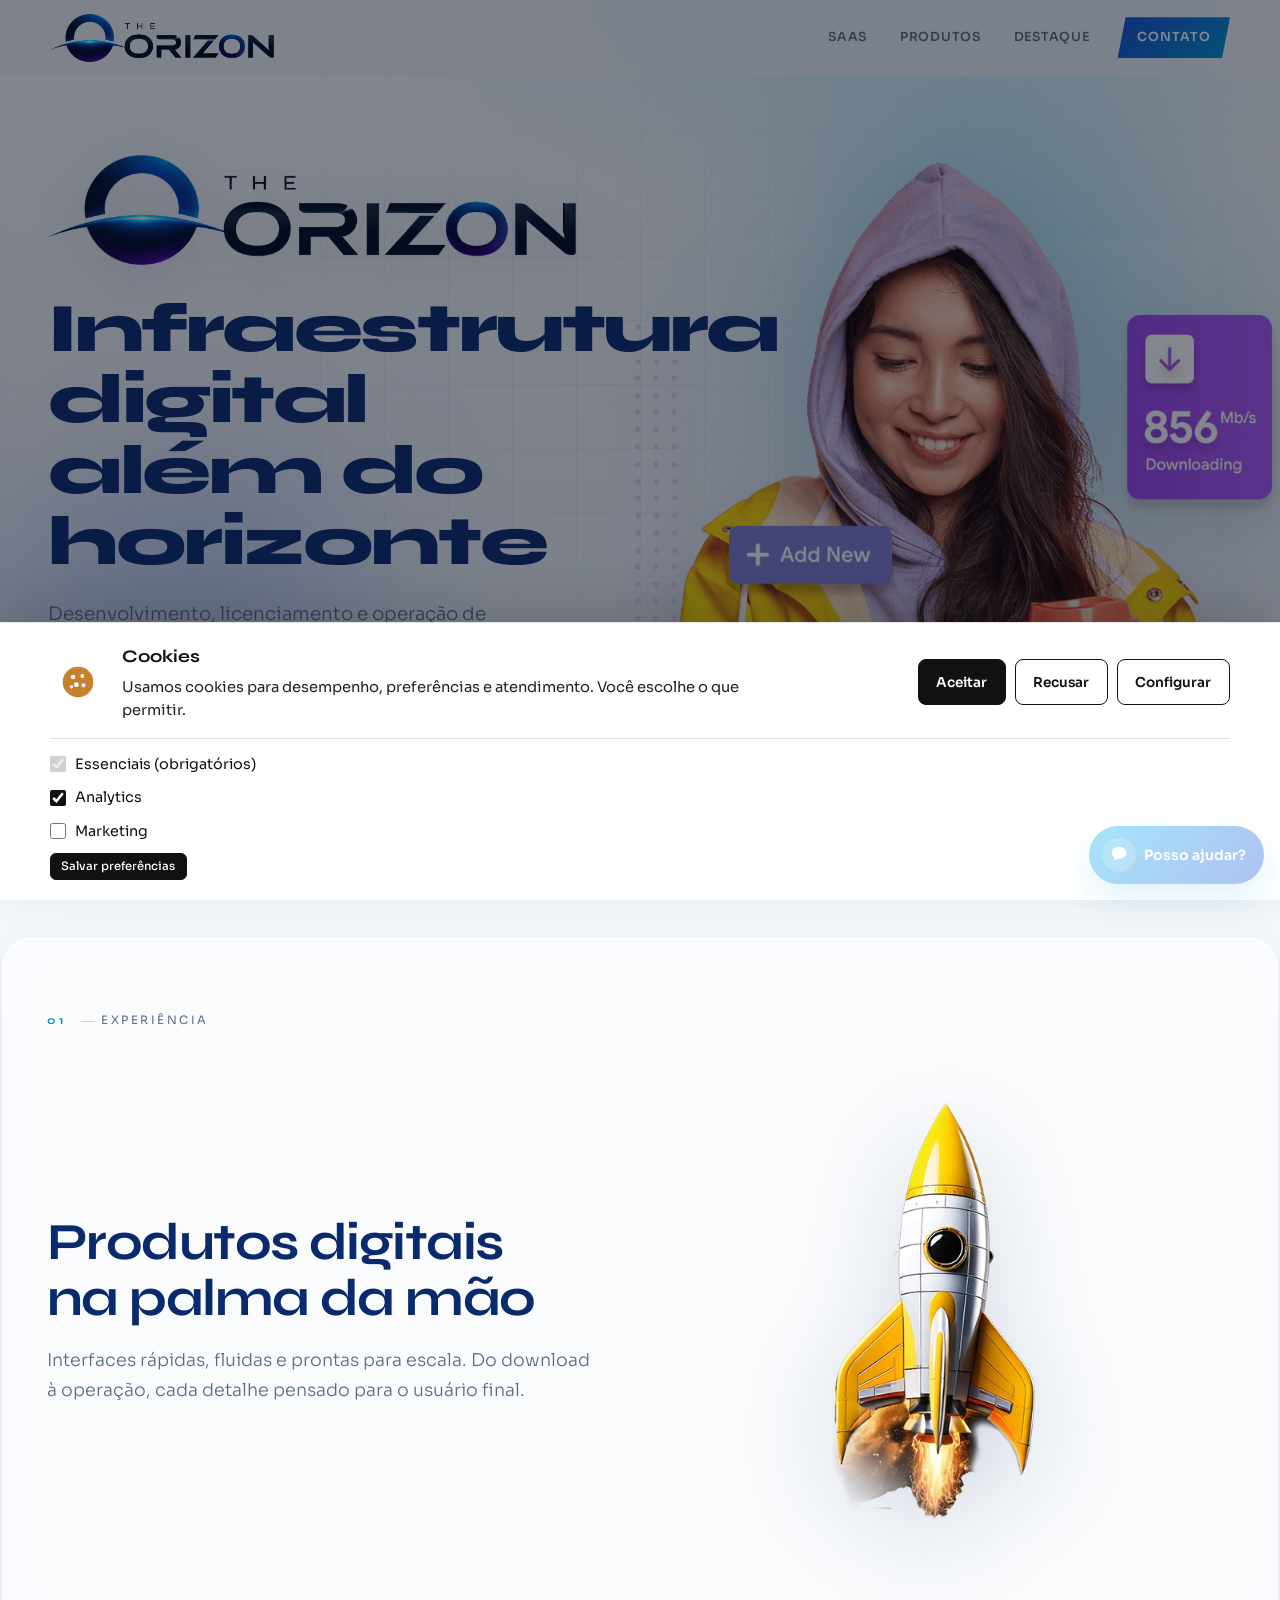
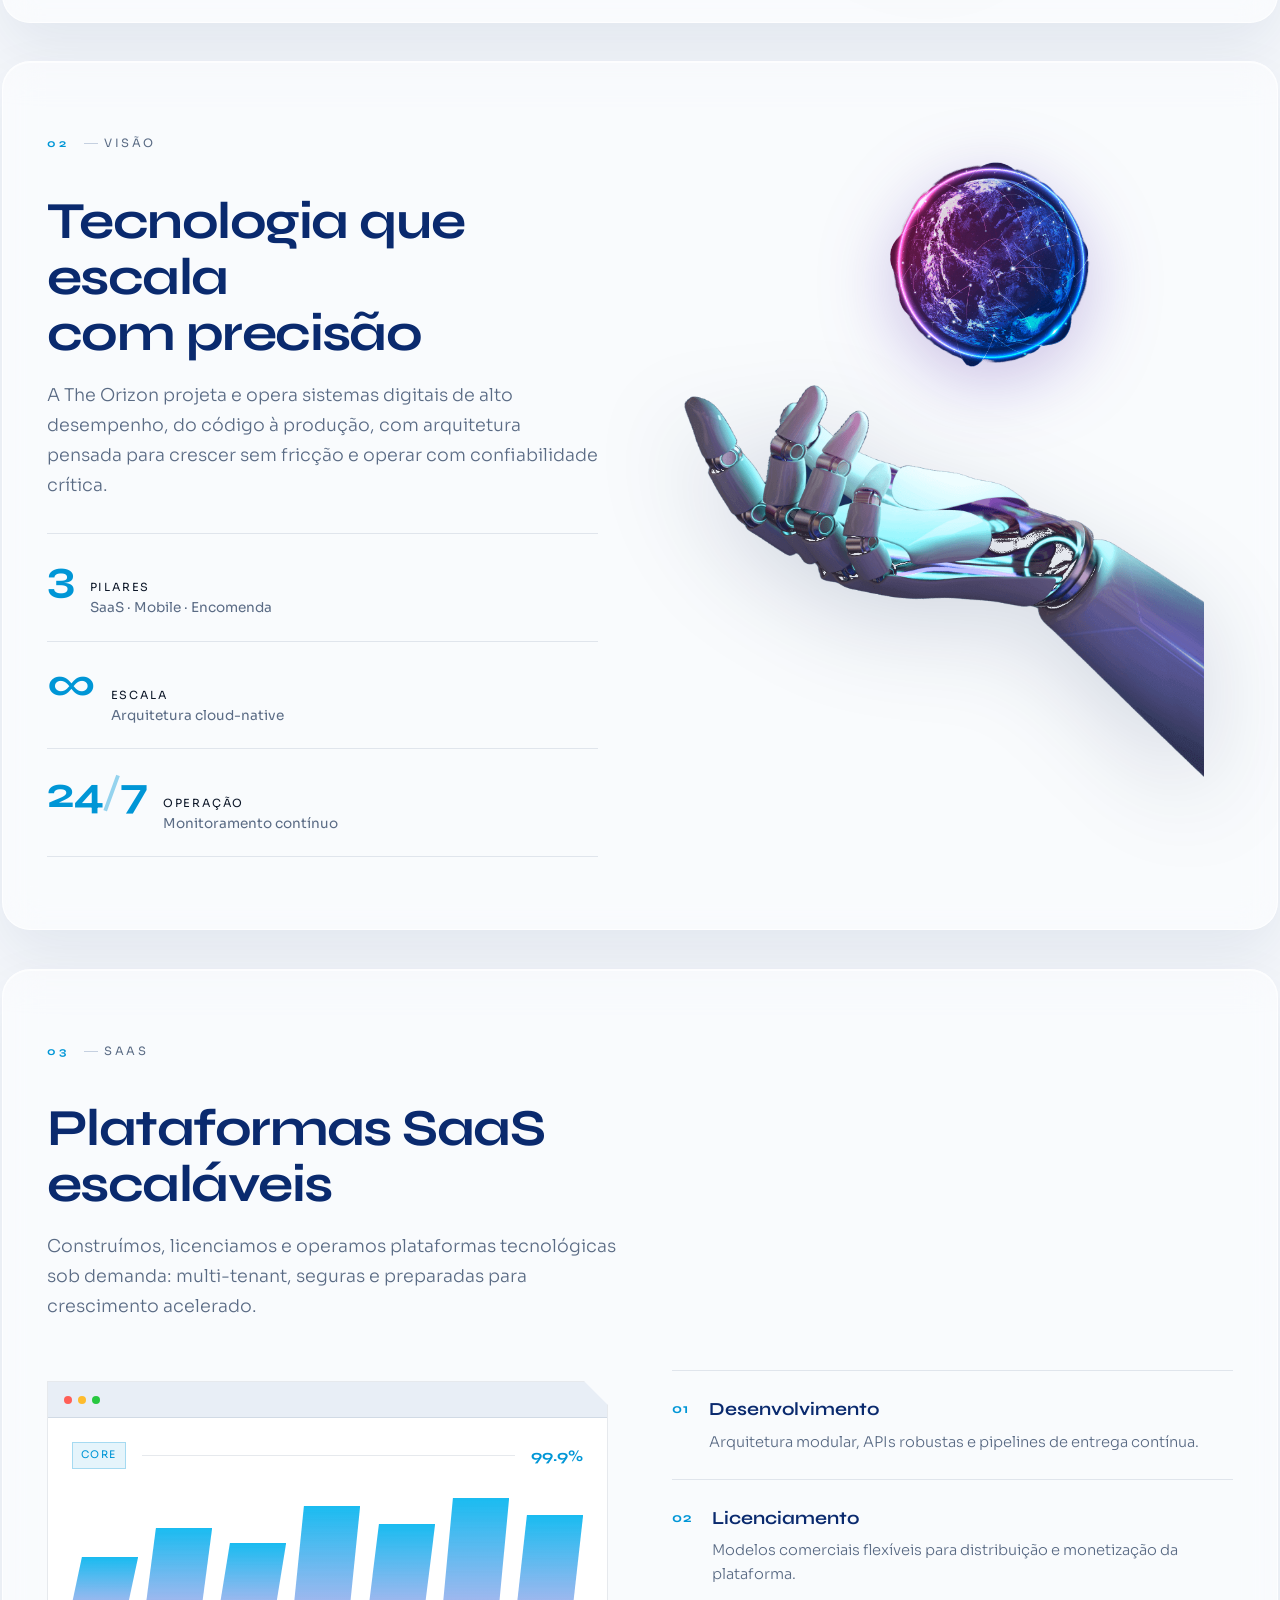
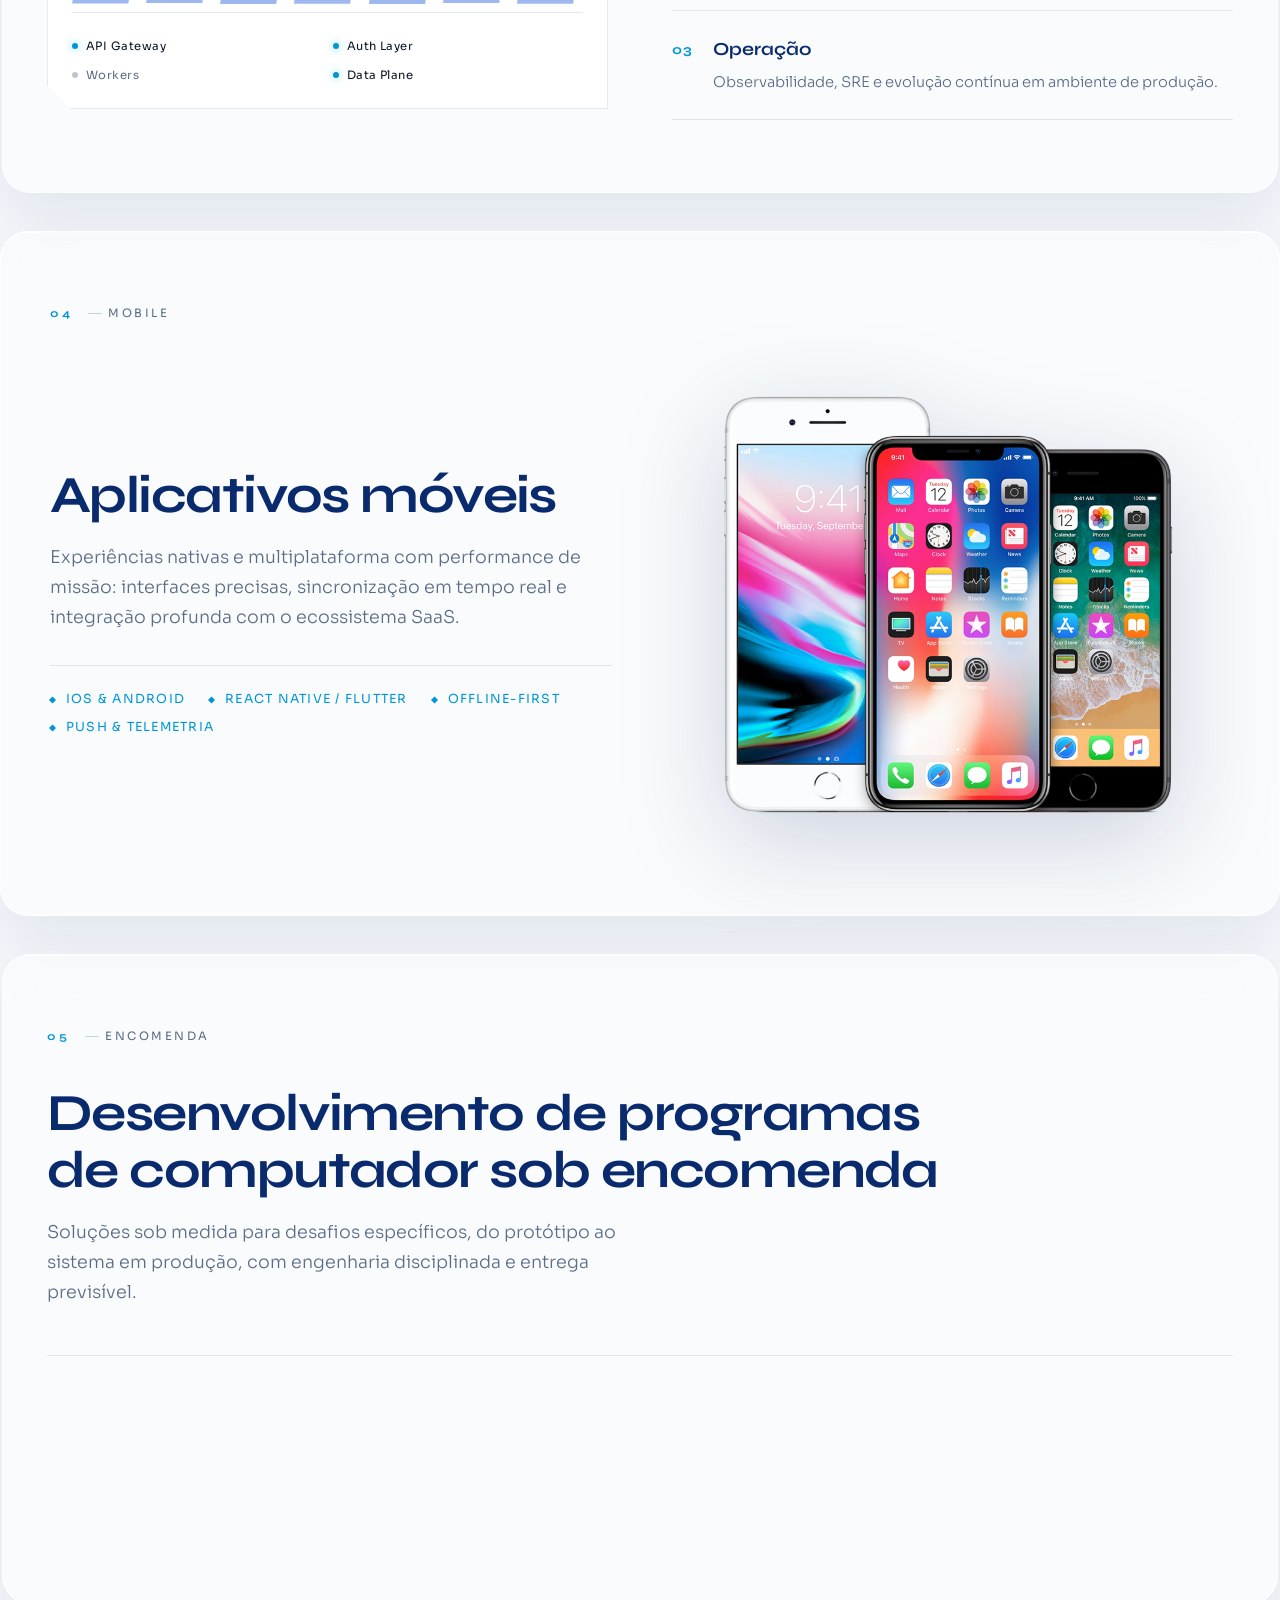
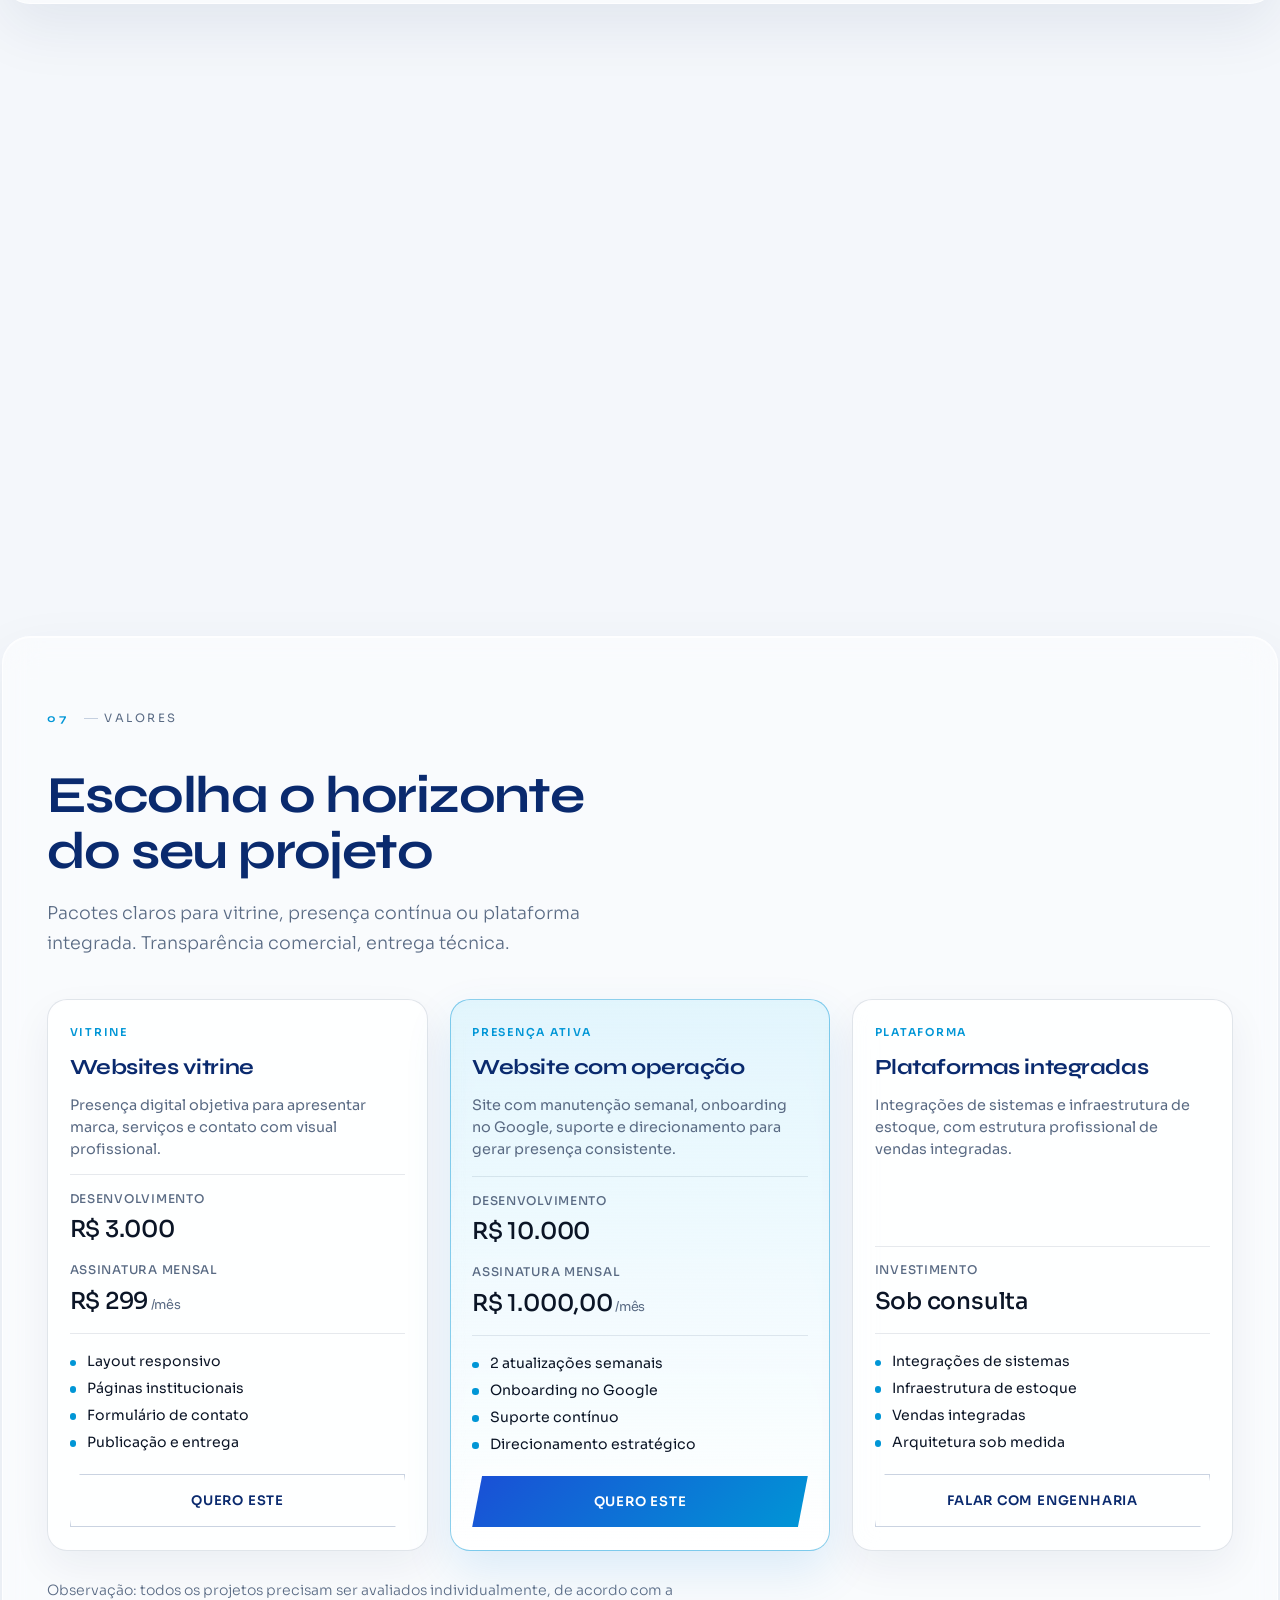
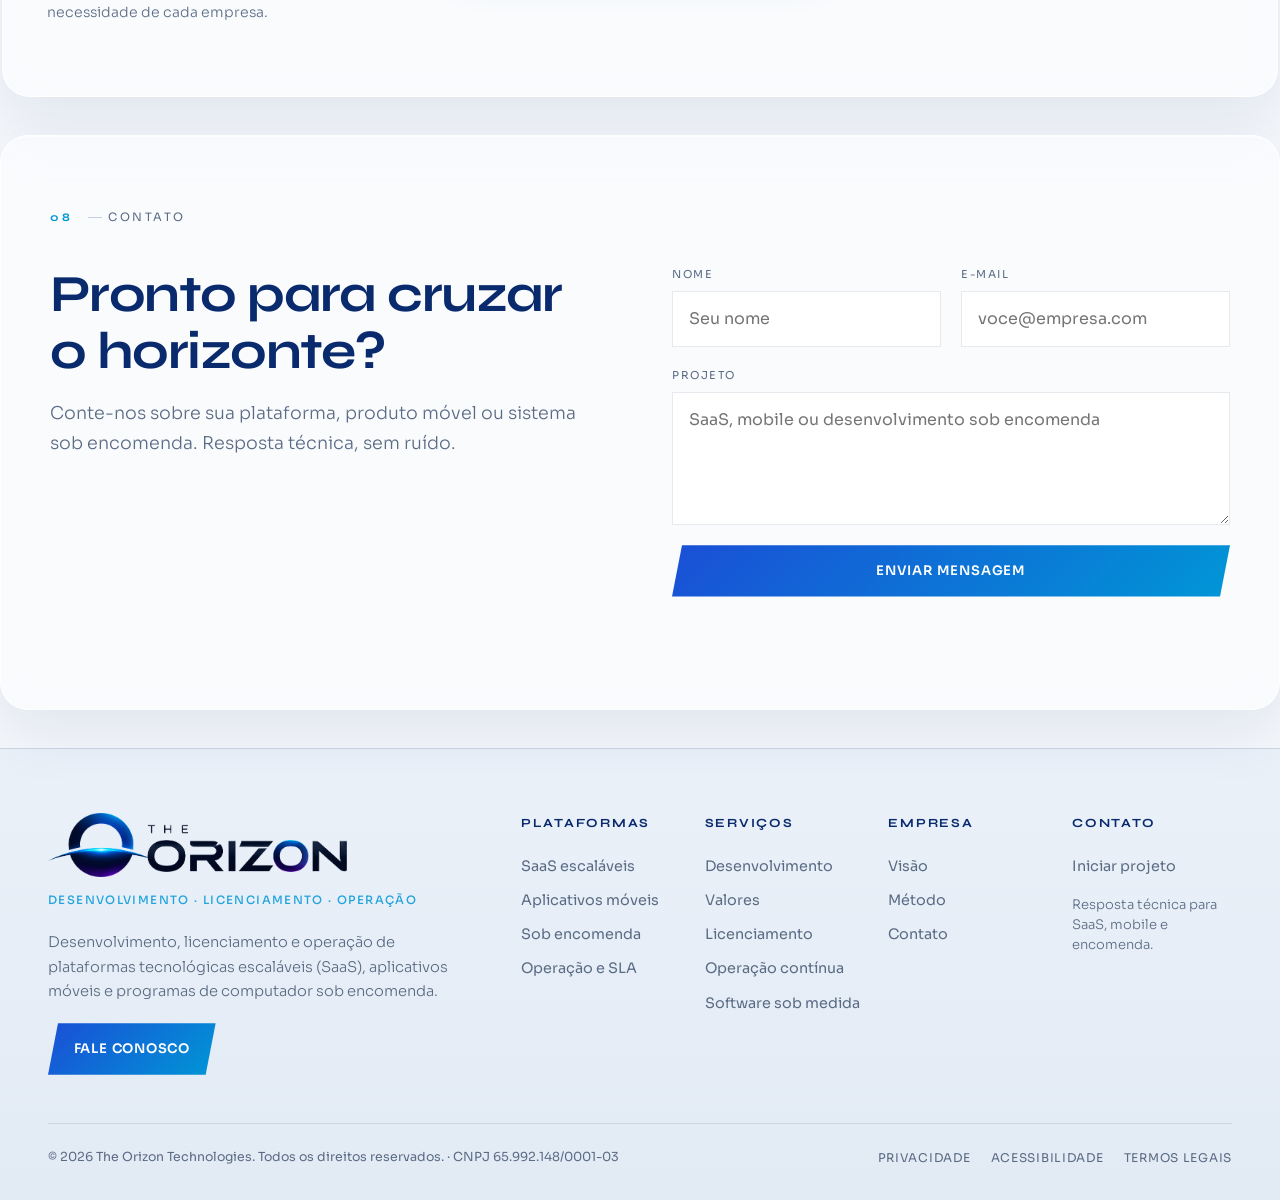
==== commit b01241ea: "Corrige chat: formulário e botão Enviar sempre visíveis. Ajusta altura do painel para o rodapé do fo" ====
--- a/index.html
+++ b/index.html
@@ -711,9 +711,9 @@
         </label>
         <label>
           <span>Mensagem</span>
-          <textarea name="message" rows="3" required placeholder="Como podemos ajudar?"></textarea>
+          <textarea name="message" rows="2" required placeholder="Como podemos ajudar?"></textarea>
         </label>
-        <button type="submit" class="btn btn-primary">Enviar</button>
+        <button type="submit" class="btn btn-primary help-form-submit">Enviar</button>
       </form>
     </div>
     <button type="button" class="help-fab" id="helpFab" aria-expanded="false" aria-controls="helpPanel">
--- a/styles.css
+++ b/styles.css
@@ -1965,7 +1965,7 @@
 .help-panel {
   display: none;
   width: min(380px, calc(100vw - 2rem));
-  max-height: min(78vh, 640px);
+  max-height: min(85vh, 680px);
   flex-direction: column;
   border-radius: 22px;
   overflow: hidden;
@@ -2033,9 +2033,9 @@
 }
 
 .help-thread {
-  flex: 1 1 auto;
-  min-height: 72px;
-  max-height: 140px;
+  flex: 1 1 0;
+  min-height: 48px;
+  max-height: none;
   overflow-y: auto;
   padding: 0.75rem 1rem;
   display: flex;
@@ -2077,15 +2077,15 @@
 .help-form {
   flex-shrink: 0;
   display: grid;
-  gap: 0.55rem;
-  padding: 0.85rem 1rem 1rem;
+  gap: 0.45rem;
+  padding: 0.75rem 1rem 0.85rem;
   border-top: 1px solid var(--line);
   background: #fff;
 }
 
 .help-form label {
   display: grid;
-  gap: 0.2rem;
+  gap: 0.15rem;
 }
 
 .help-form label span {
@@ -2098,7 +2098,7 @@
 .help-form input,
 .help-form textarea {
   width: 100%;
-  padding: 0.6rem 0.7rem;
+  padding: 0.55rem 0.7rem;
   border-radius: 10px;
   border: 1px solid var(--line-strong);
   background: #fff;
@@ -2107,13 +2107,15 @@
 
 .help-form textarea {
   resize: vertical;
-  min-height: 64px;
-  max-height: 120px;
+  min-height: 52px;
+  max-height: 96px;
 }
 
 .help-form .btn {
   width: 100%;
   justify-content: center;
+  margin-top: 0.15rem;
+  padding: 0.85rem 1.2rem;
 }
 
 @media (max-width: 640px) {
@@ -2140,9 +2142,9 @@
   }
   .help-panel {
     width: calc(100vw - 1.3rem);
-    max-height: 75vh;
+    max-height: min(82vh, 640px);
   }
   .help-thread {
-    max-height: 100px;
-  }
-}
+    min-height: 40px;
+  }
+}
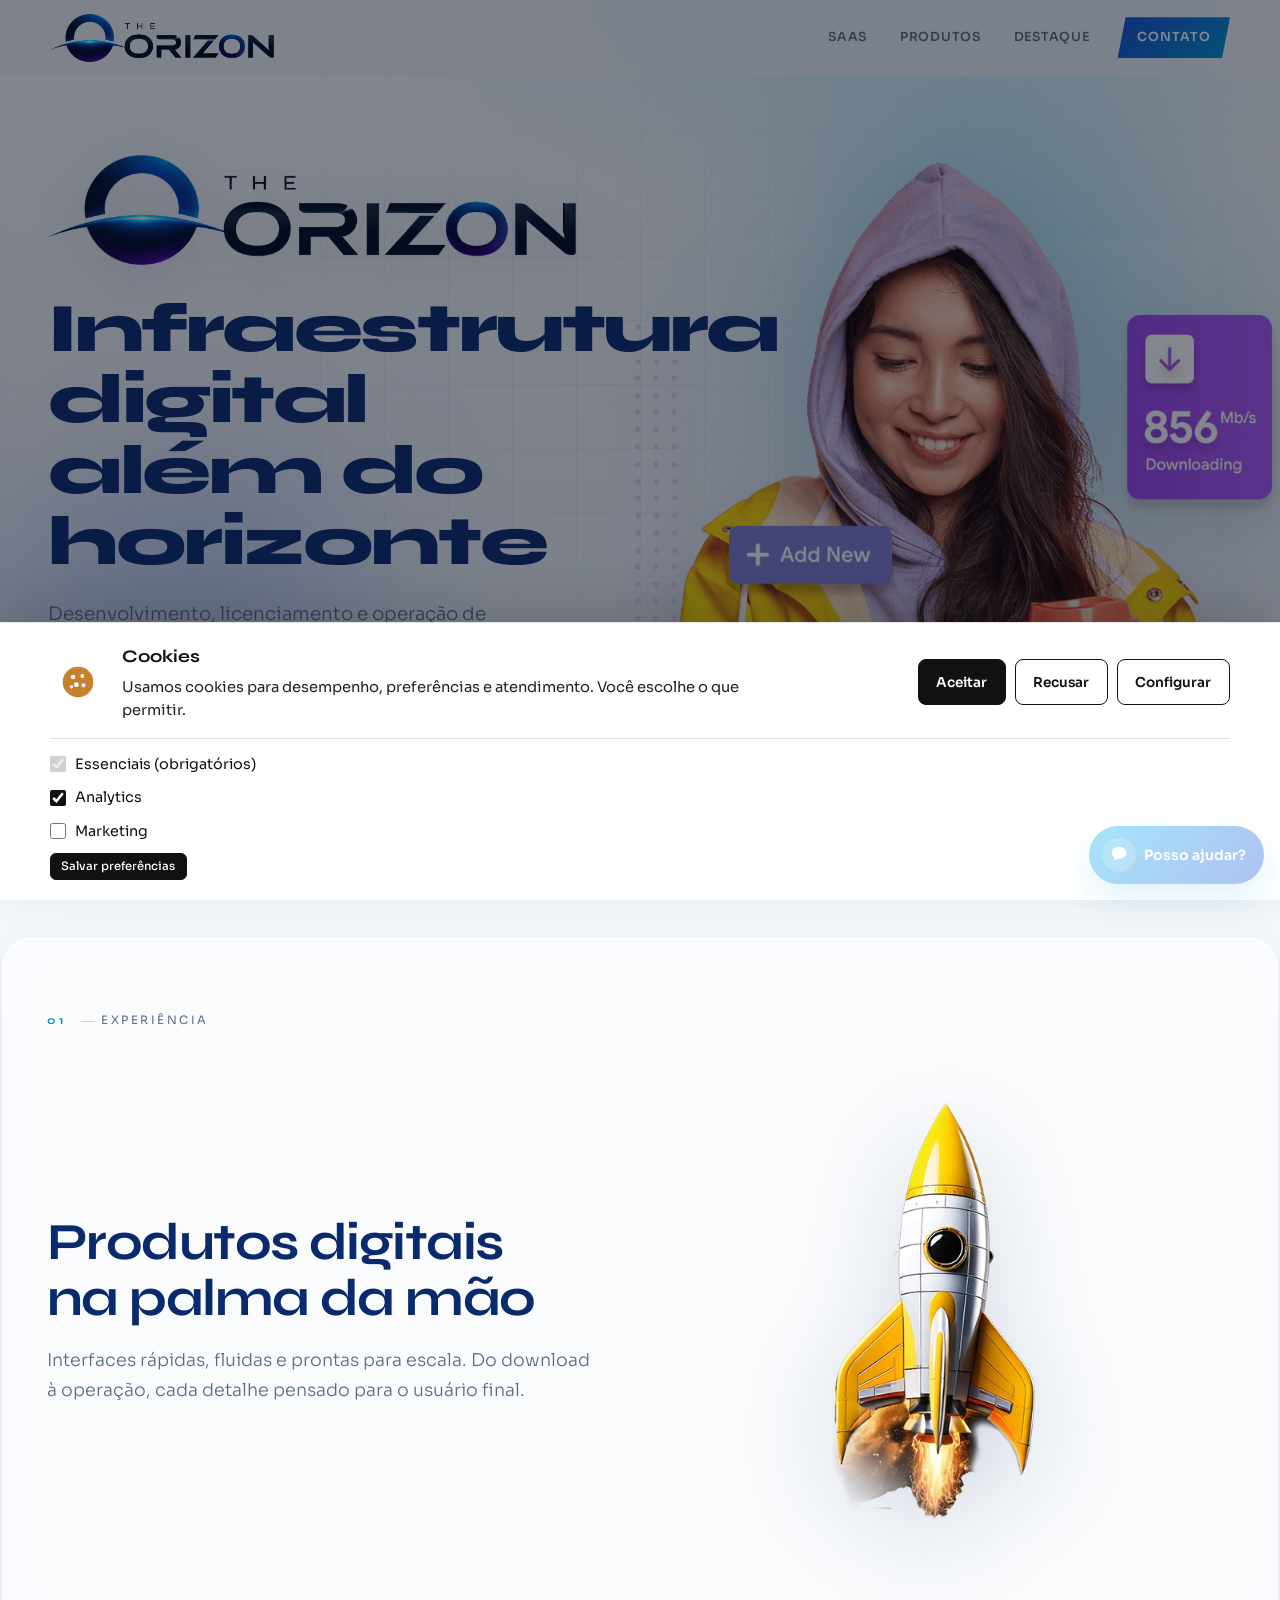
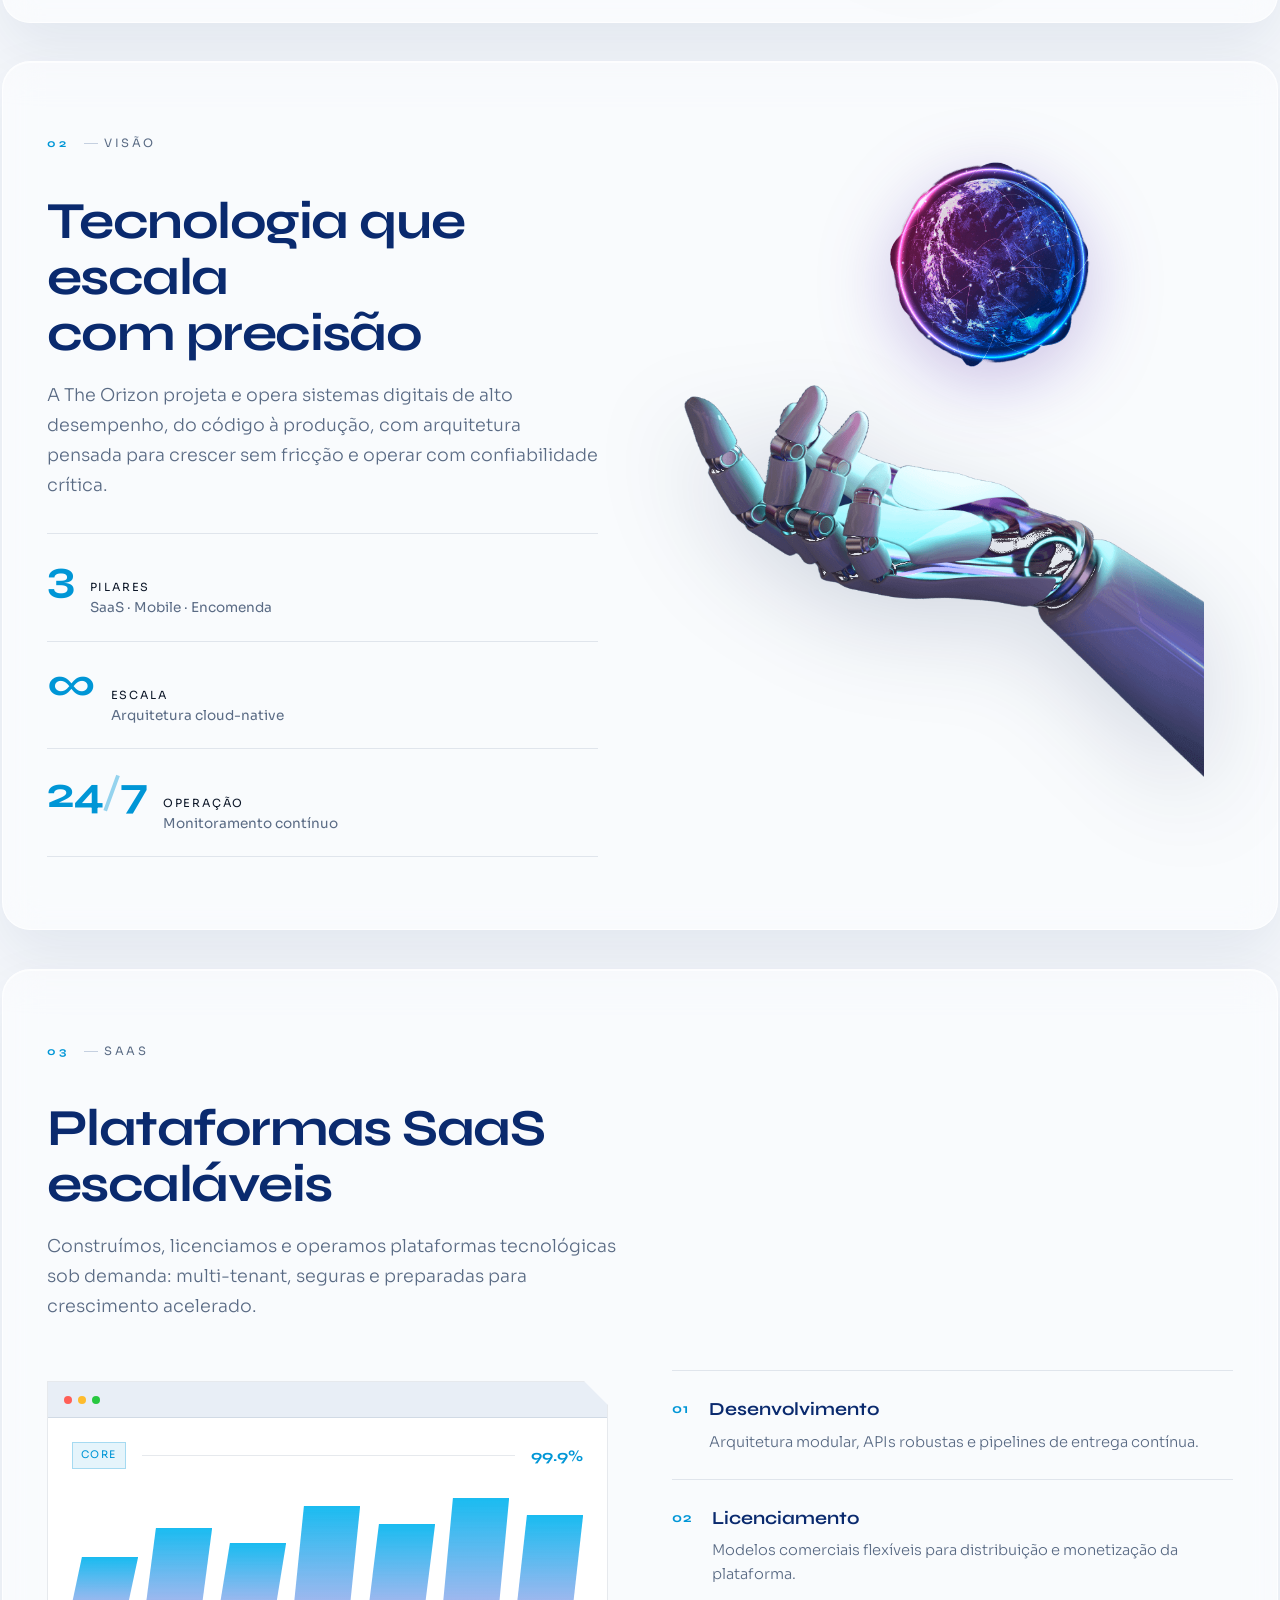
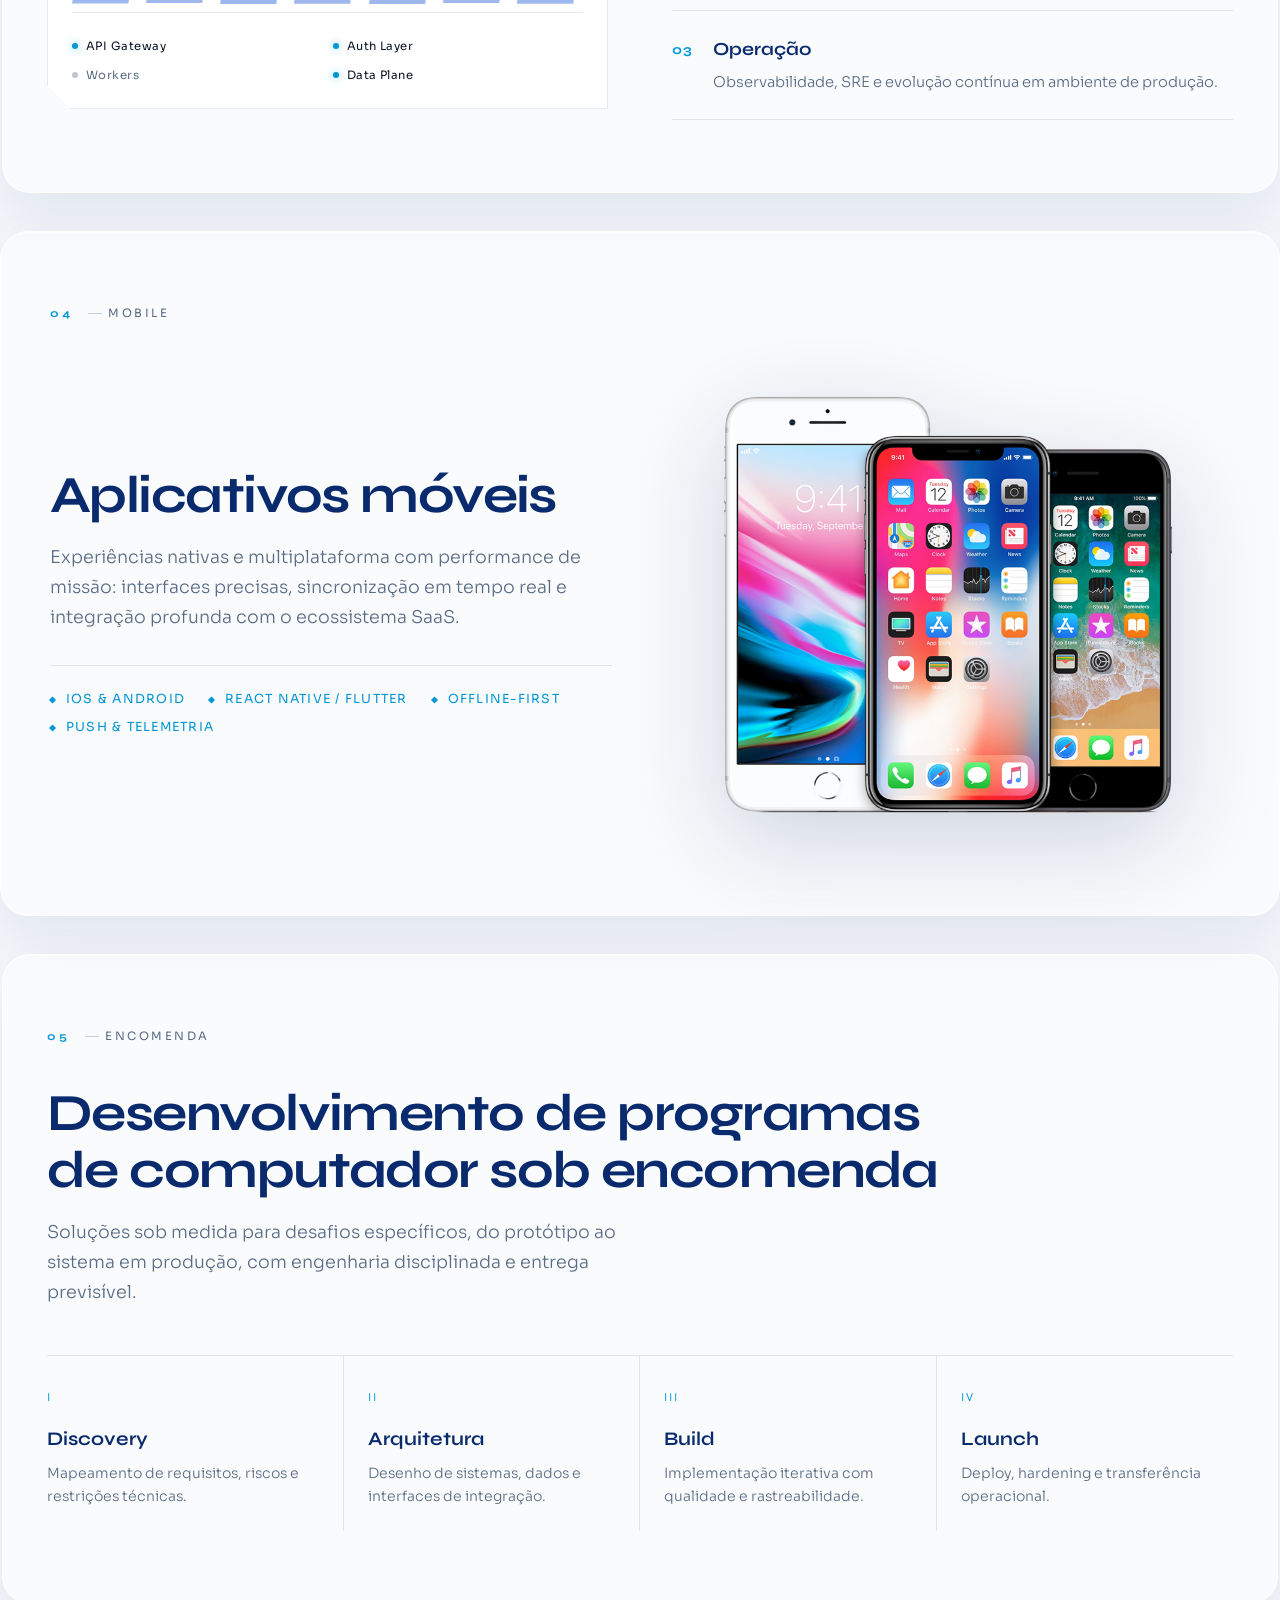
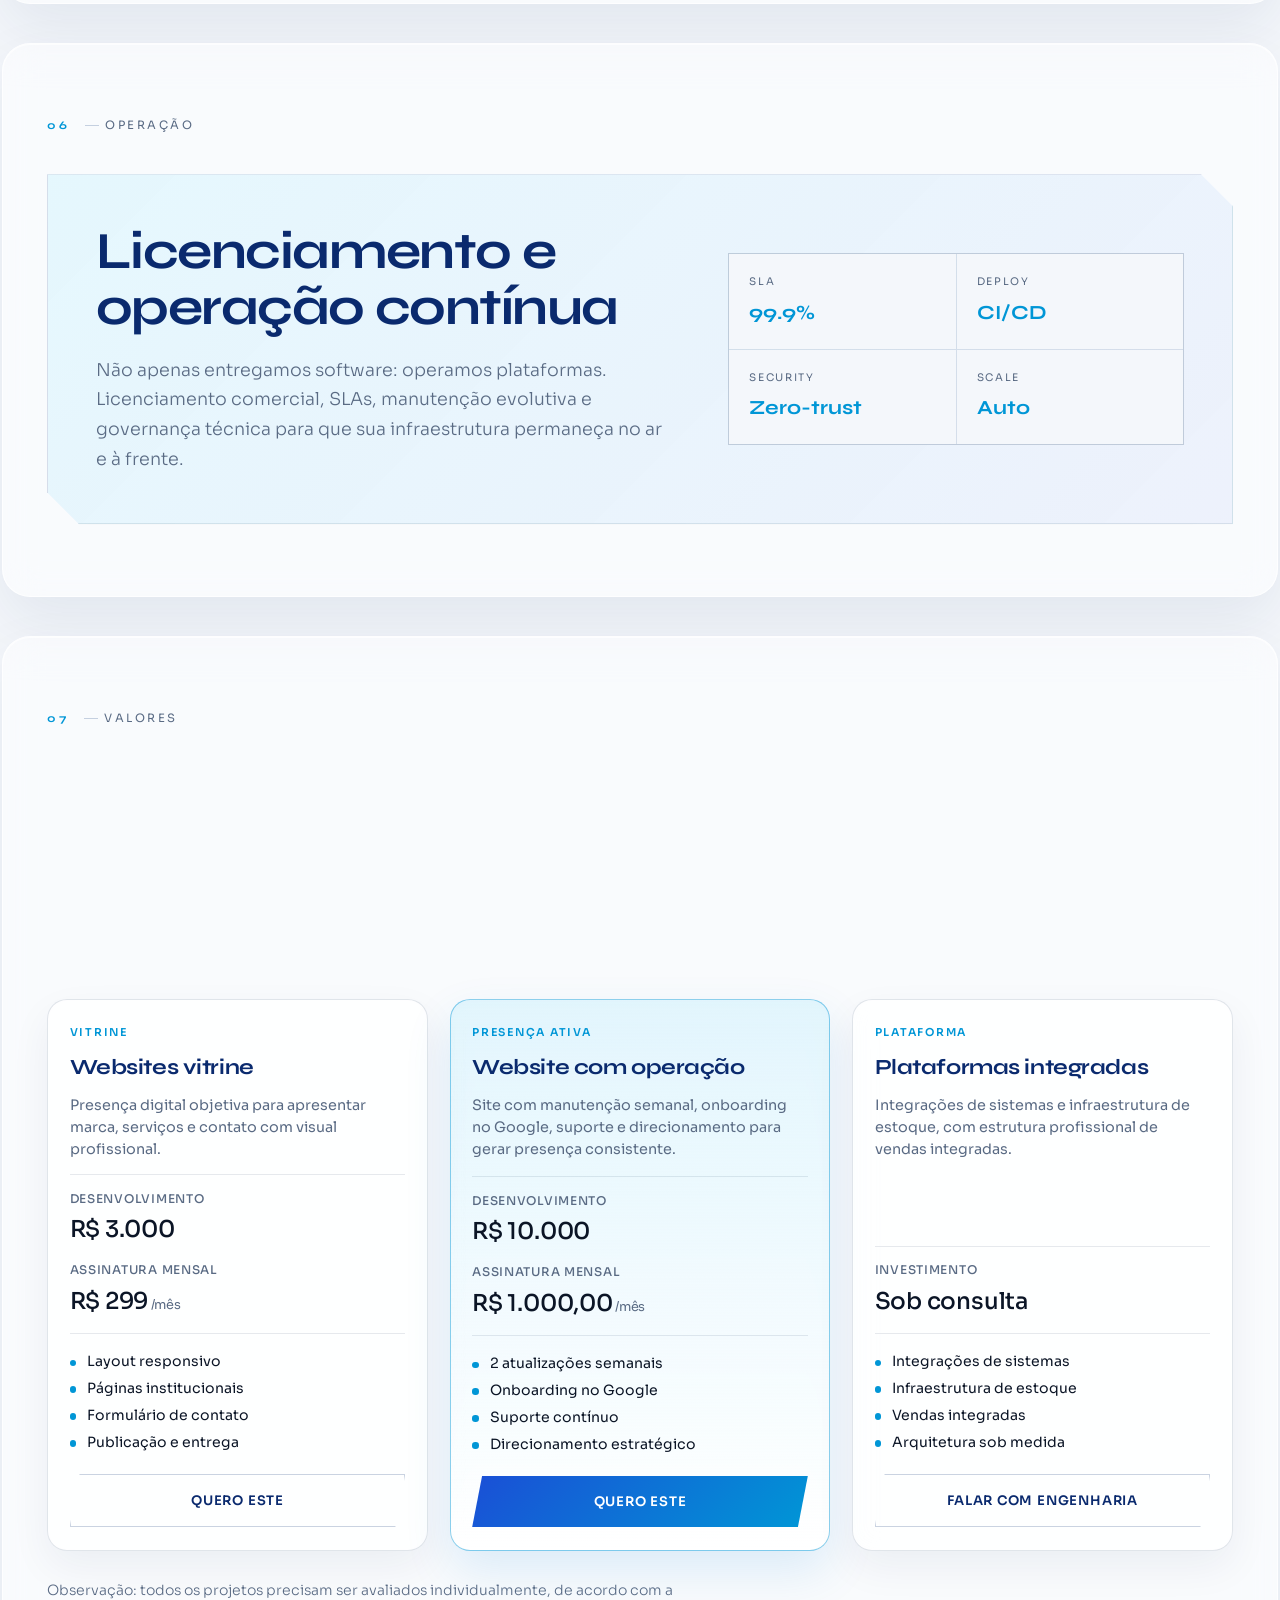
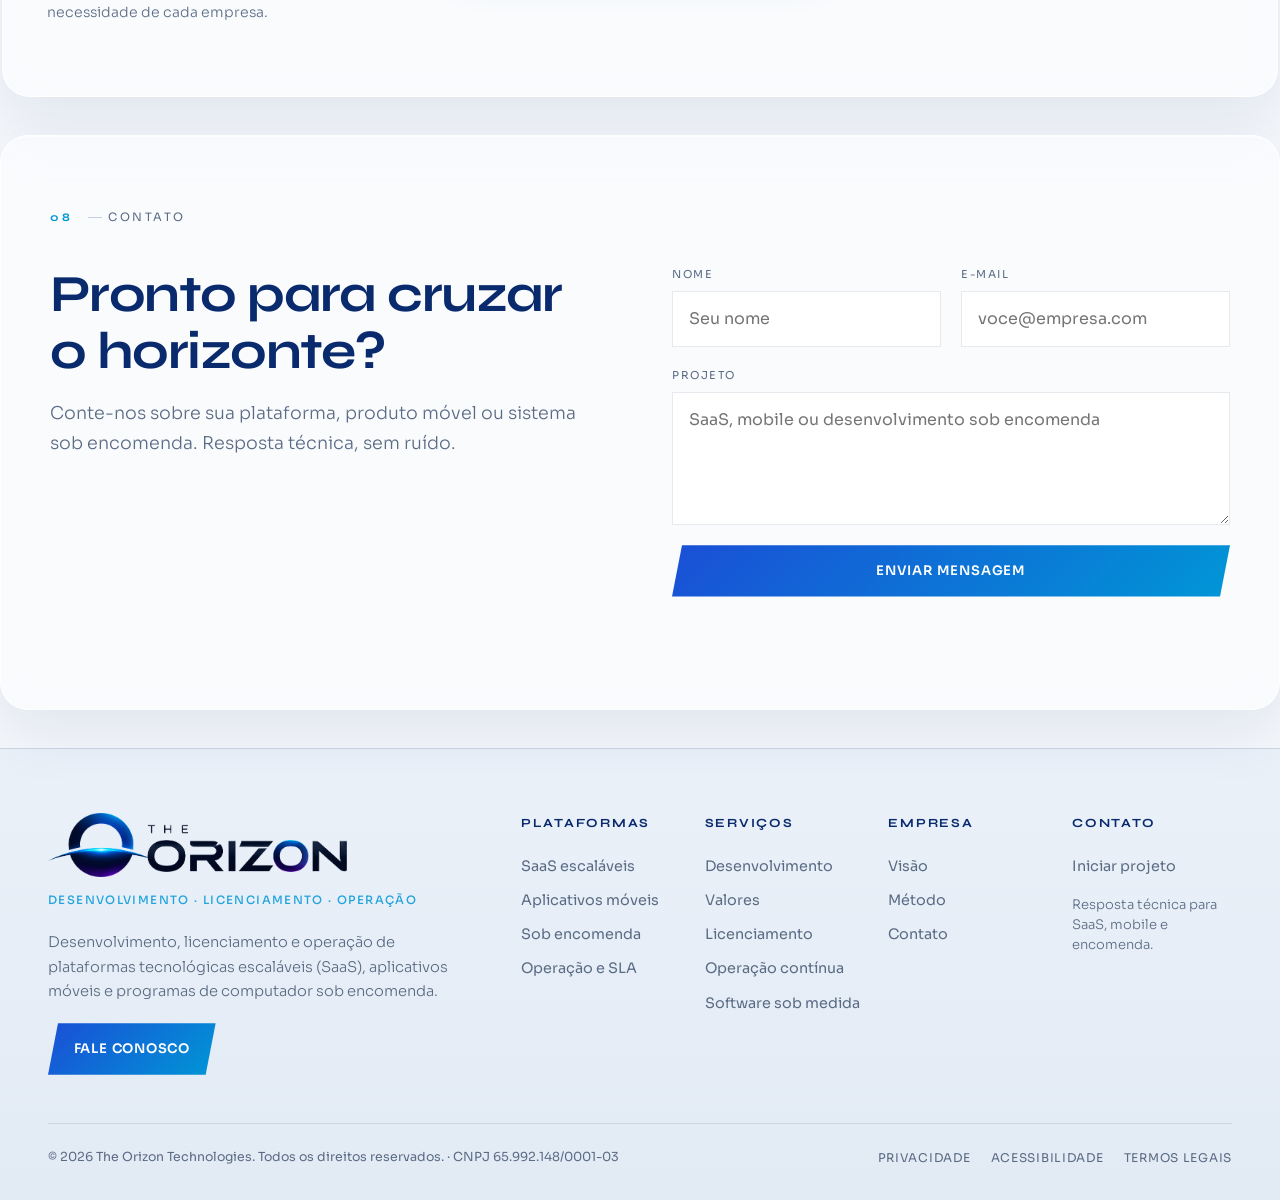
==== commit f512aae0: "Corrige tag </footer> duplicada no HTML. Co-authored-by: Cursor <cursoragent@cursor.com>" ====
--- a/index.html
+++ b/index.html
@@ -272,7 +272,7 @@
         </div>
         <div class="vision-visual reveal delay-2">
           <img
-            src="assets/vision-globe-techxen.png"
+            src="assets/vision-globe.png"
             alt=""
             class="vision-globe"
             width="358"
@@ -280,7 +280,7 @@
             aria-hidden="true"
           />
           <img
-            src="assets/vision-techxen.png"
+            src="assets/vision.png"
             alt="Tecnologia avançada The Orizon"
             class="vision-image"
             width="770"
@@ -637,8 +637,6 @@
     </div>
   </footer>
 
-  </footer>
-
   <!-- Cookies -->
   <div class="cookie-dock" id="cookieDock">
     <button type="button" class="cookie-fab" id="cookieFab" aria-expanded="false" aria-controls="cookiePanel" aria-label="Cookies" title="Cookies">
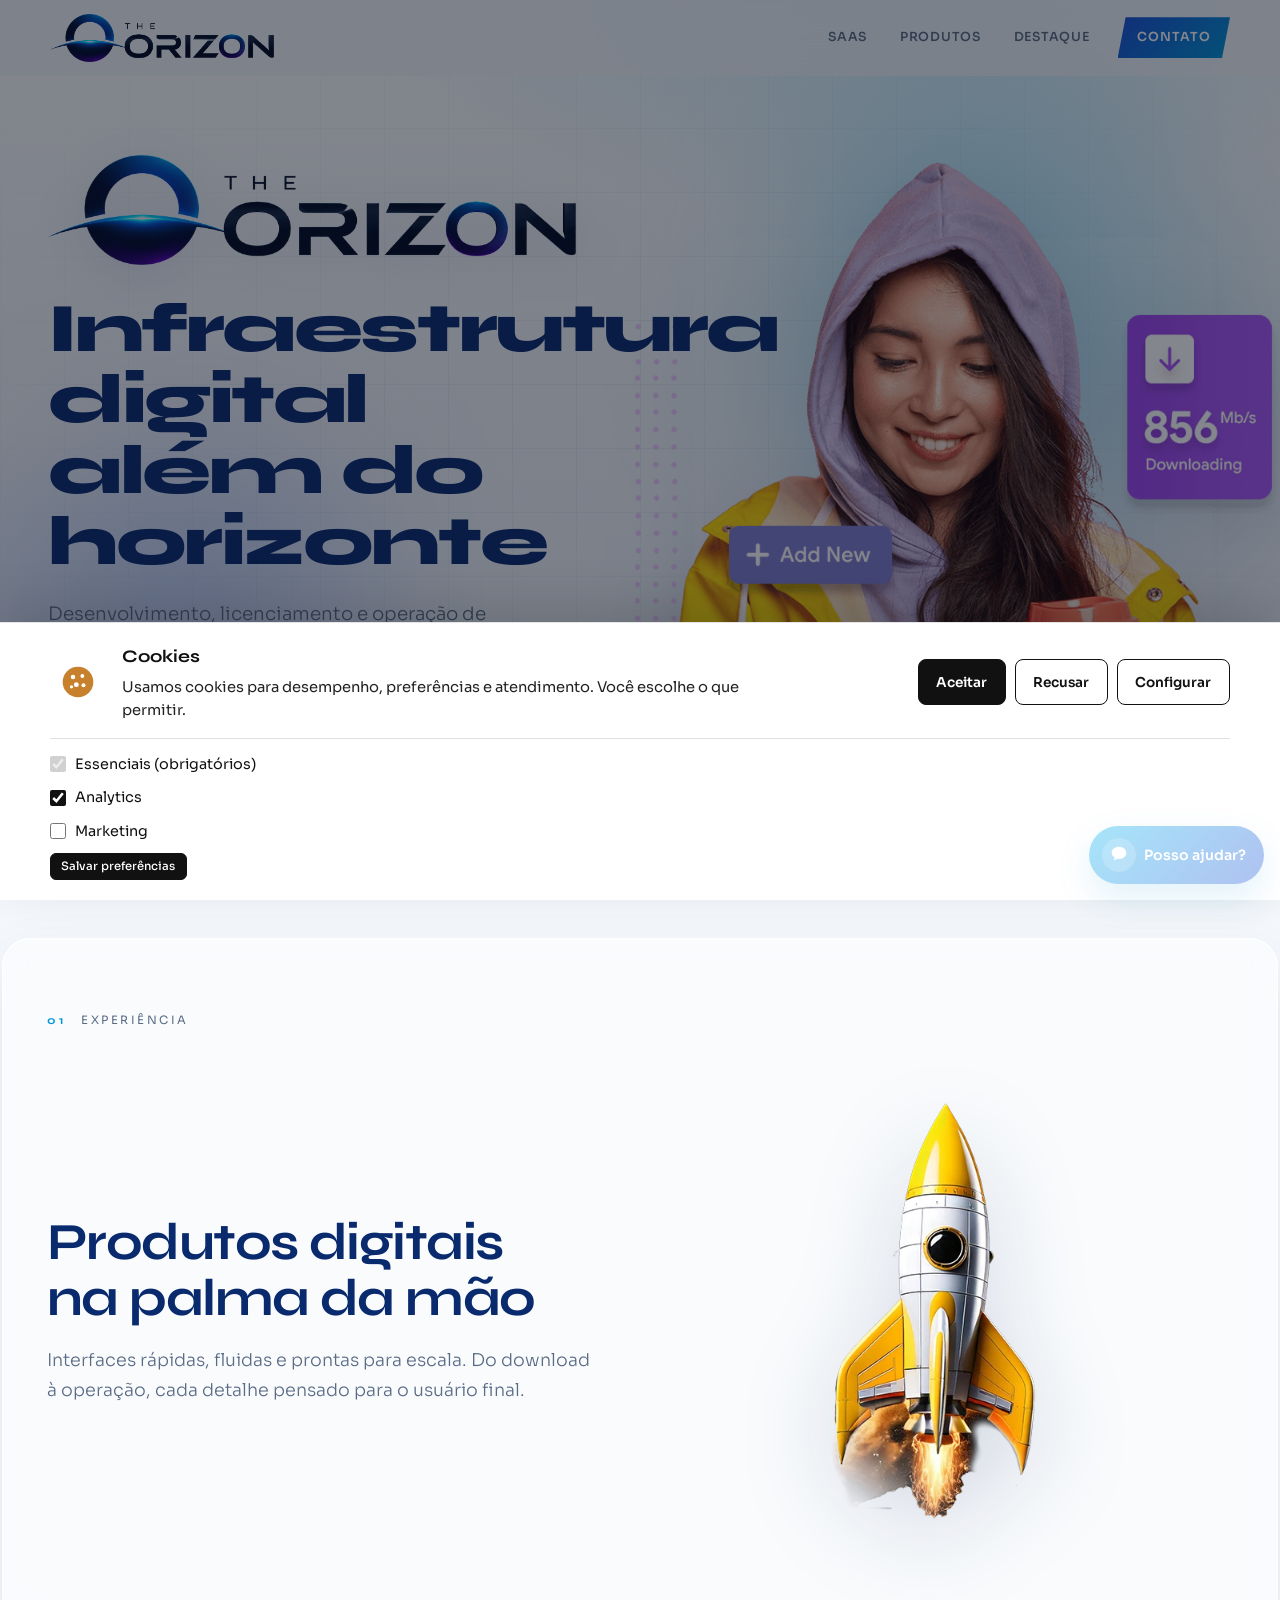
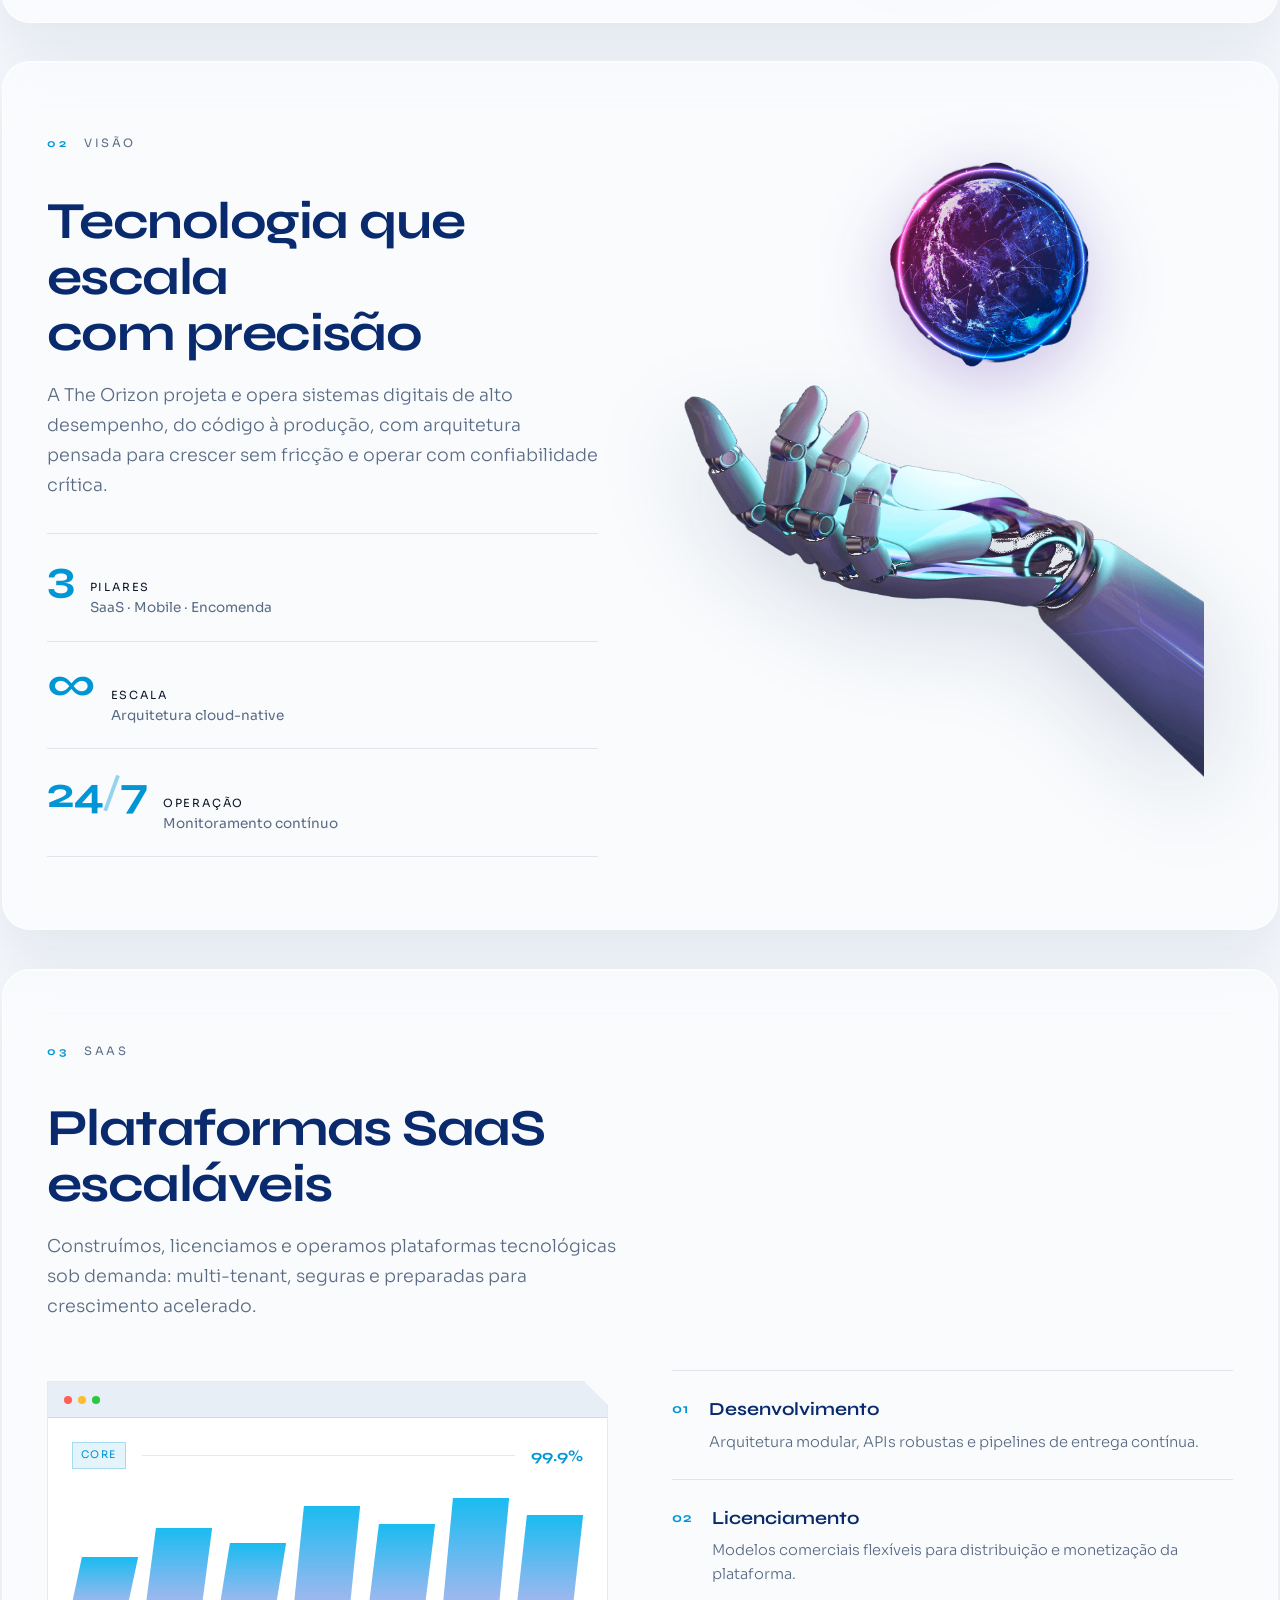
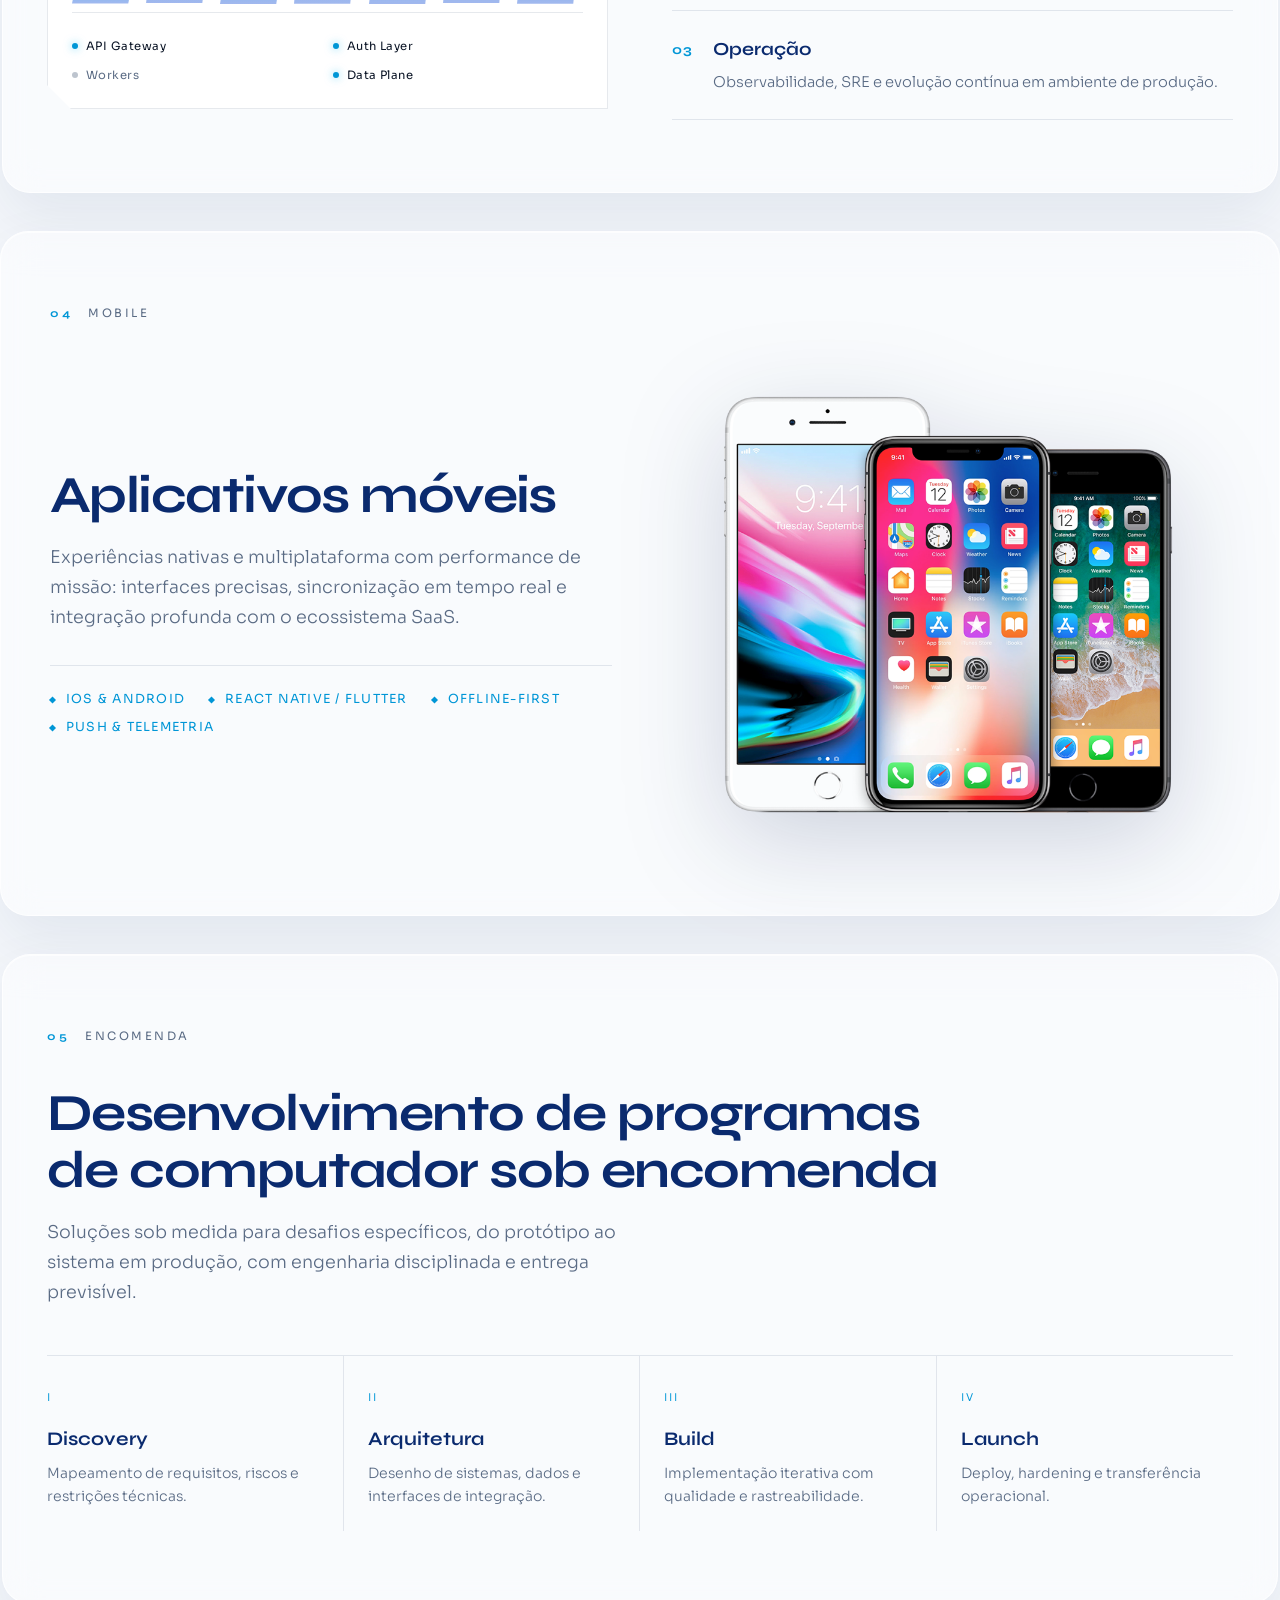
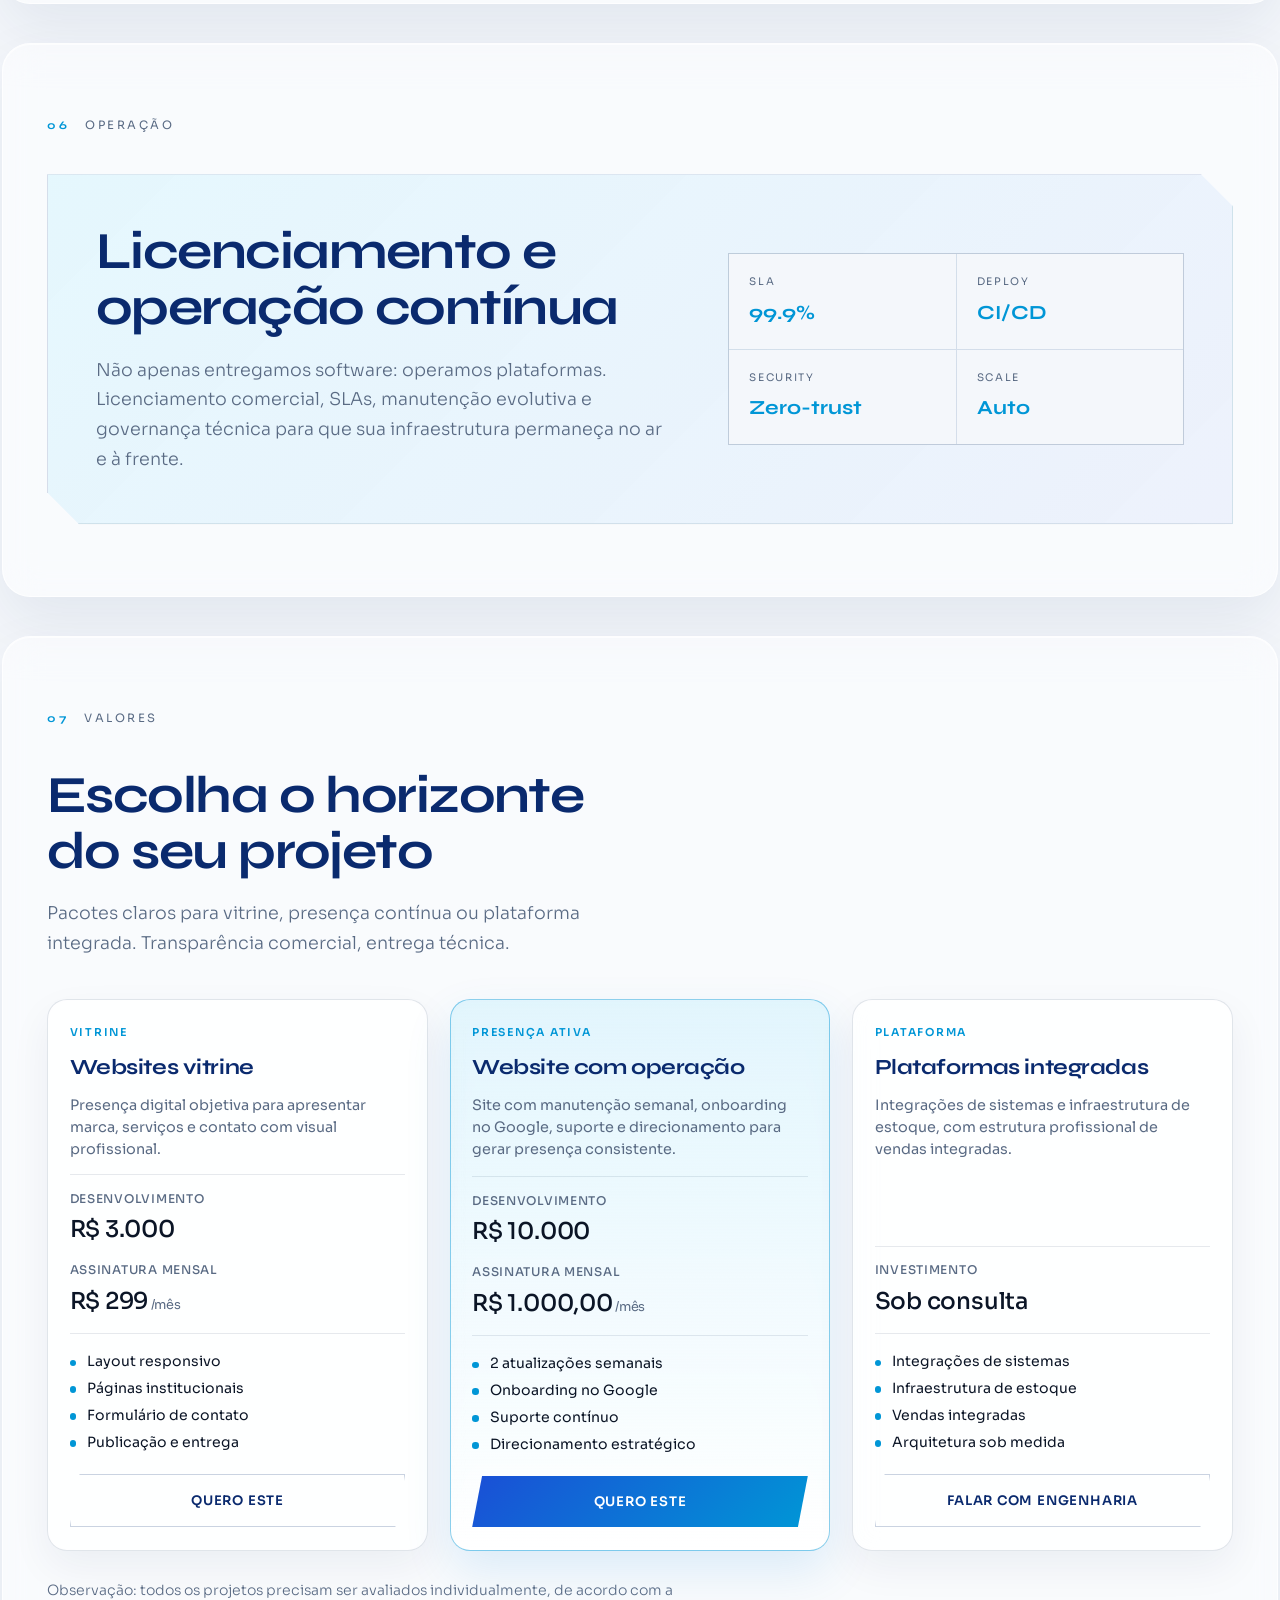
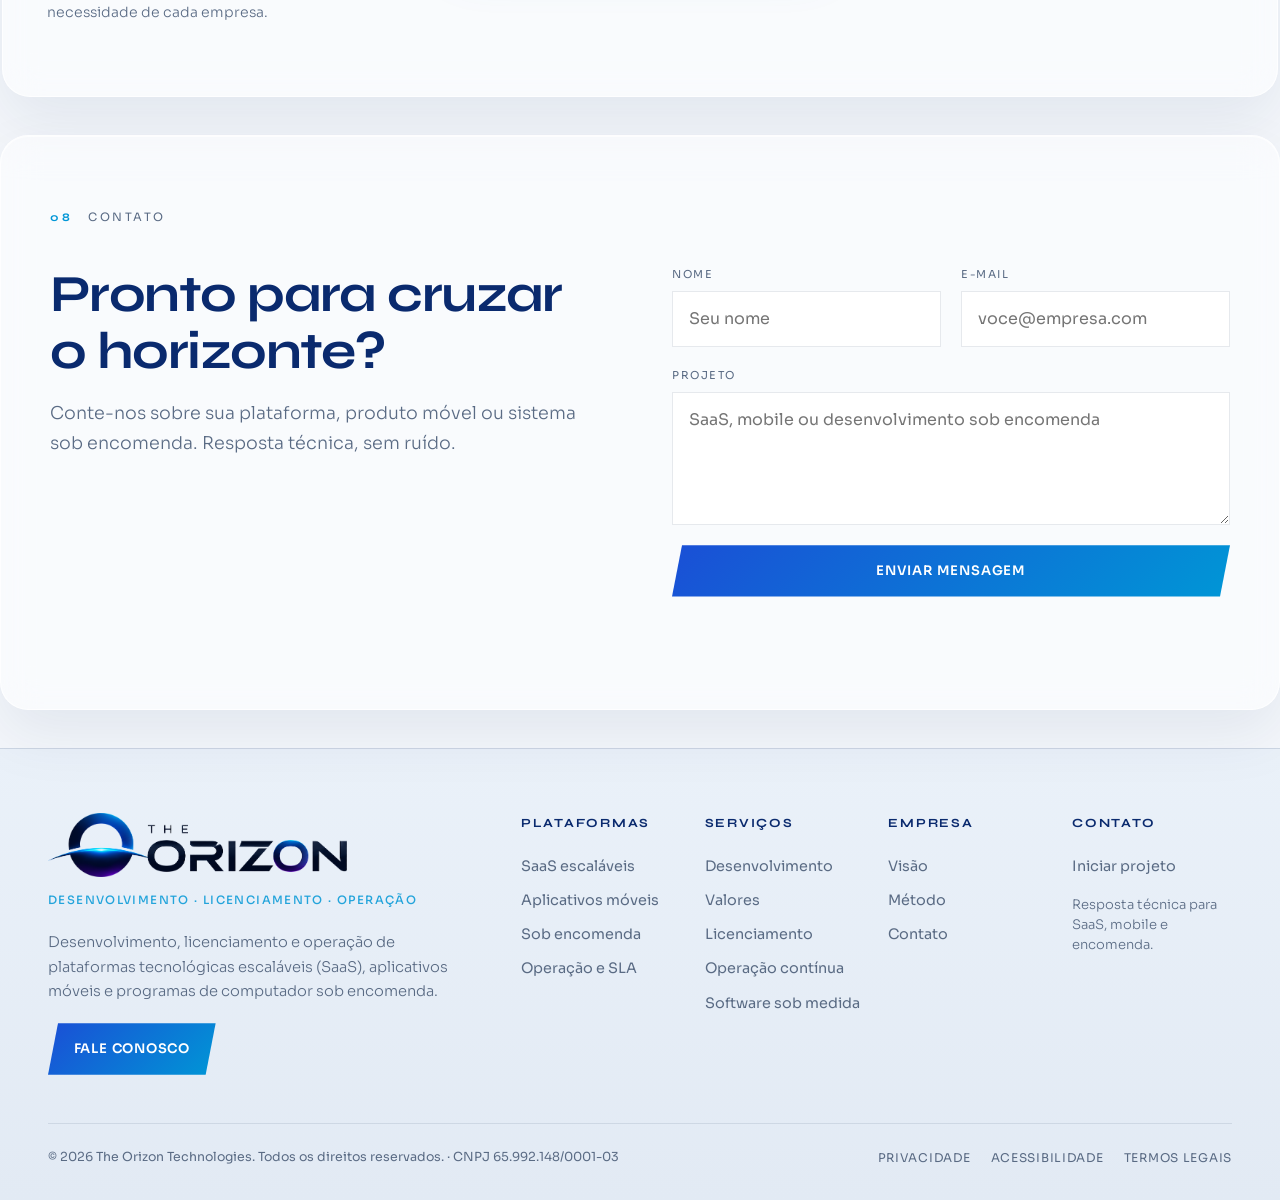
==== commit 10d946c3: "Atualiza favicon com o novo símbolo da marca. Inclui favicon.ico multi-tamanho e PNG 32x32 nas págin" ====
--- a/index.html
+++ b/index.html
@@ -10,7 +10,8 @@
   <link rel="preconnect" href="https://fonts.gstatic.com" crossorigin />
   <link href="https://fonts.googleapis.com/css2?family=Syne:wght@500;600;700;800&family=Sora:wght@300;400;500;600&display=swap" rel="stylesheet" />
   <link rel="stylesheet" href="styles.css" />
-  <link rel="icon" href="assets/logo.png" type="image/png" />
+  <link rel="icon" href="favicon.ico" sizes="any" />
+  <link rel="icon" href="assets/favicon.png" type="image/png" sizes="32x32" />
 </head>
 <body>
   <header class="header" id="header">
--- a/styles.css
+++ b/styles.css
@@ -481,18 +481,6 @@
 
 .section-label {
   color: var(--muted);
-  position: relative;
-  padding-left: 1.25rem;
-}
-
-.section-label::before {
-  content: "";
-  position: absolute;
-  left: 0;
-  top: 50%;
-  width: 0.85rem;
-  height: 1px;
-  background: var(--line-strong);
 }
 
 .section-title {
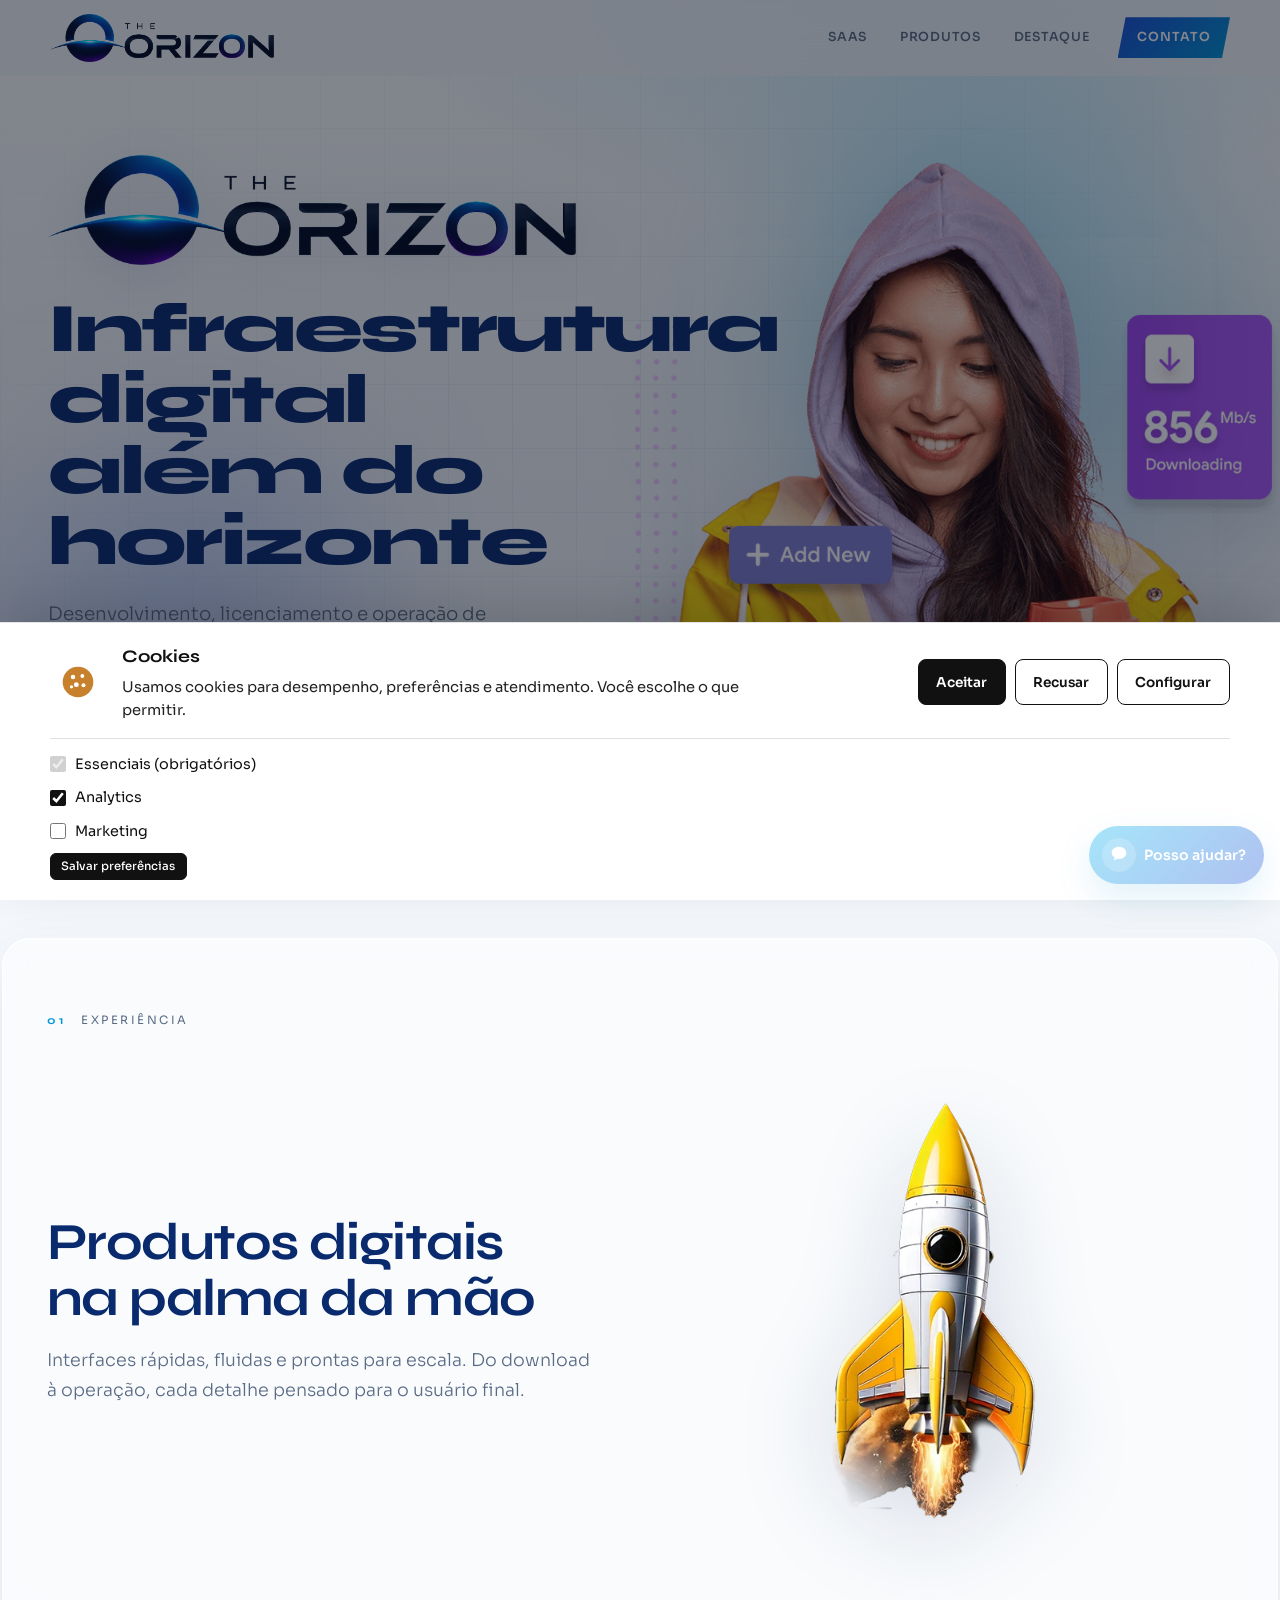
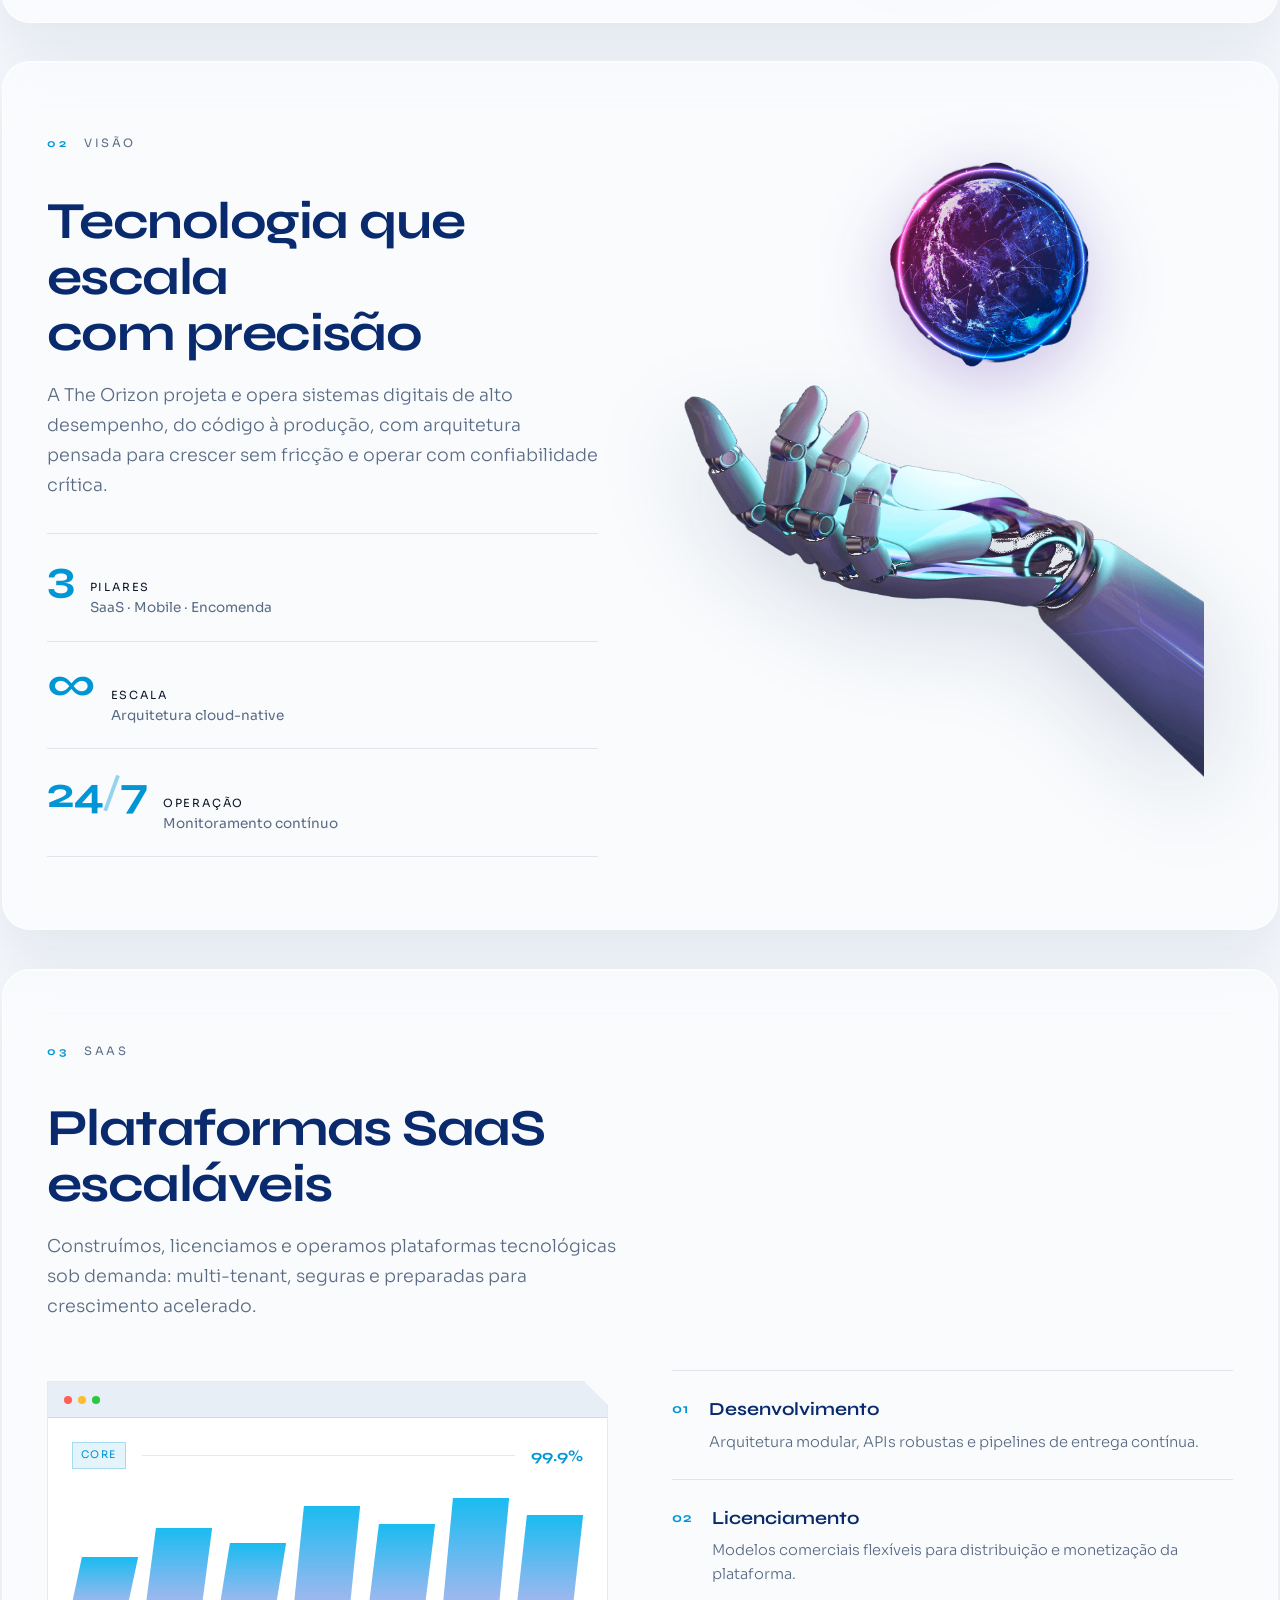
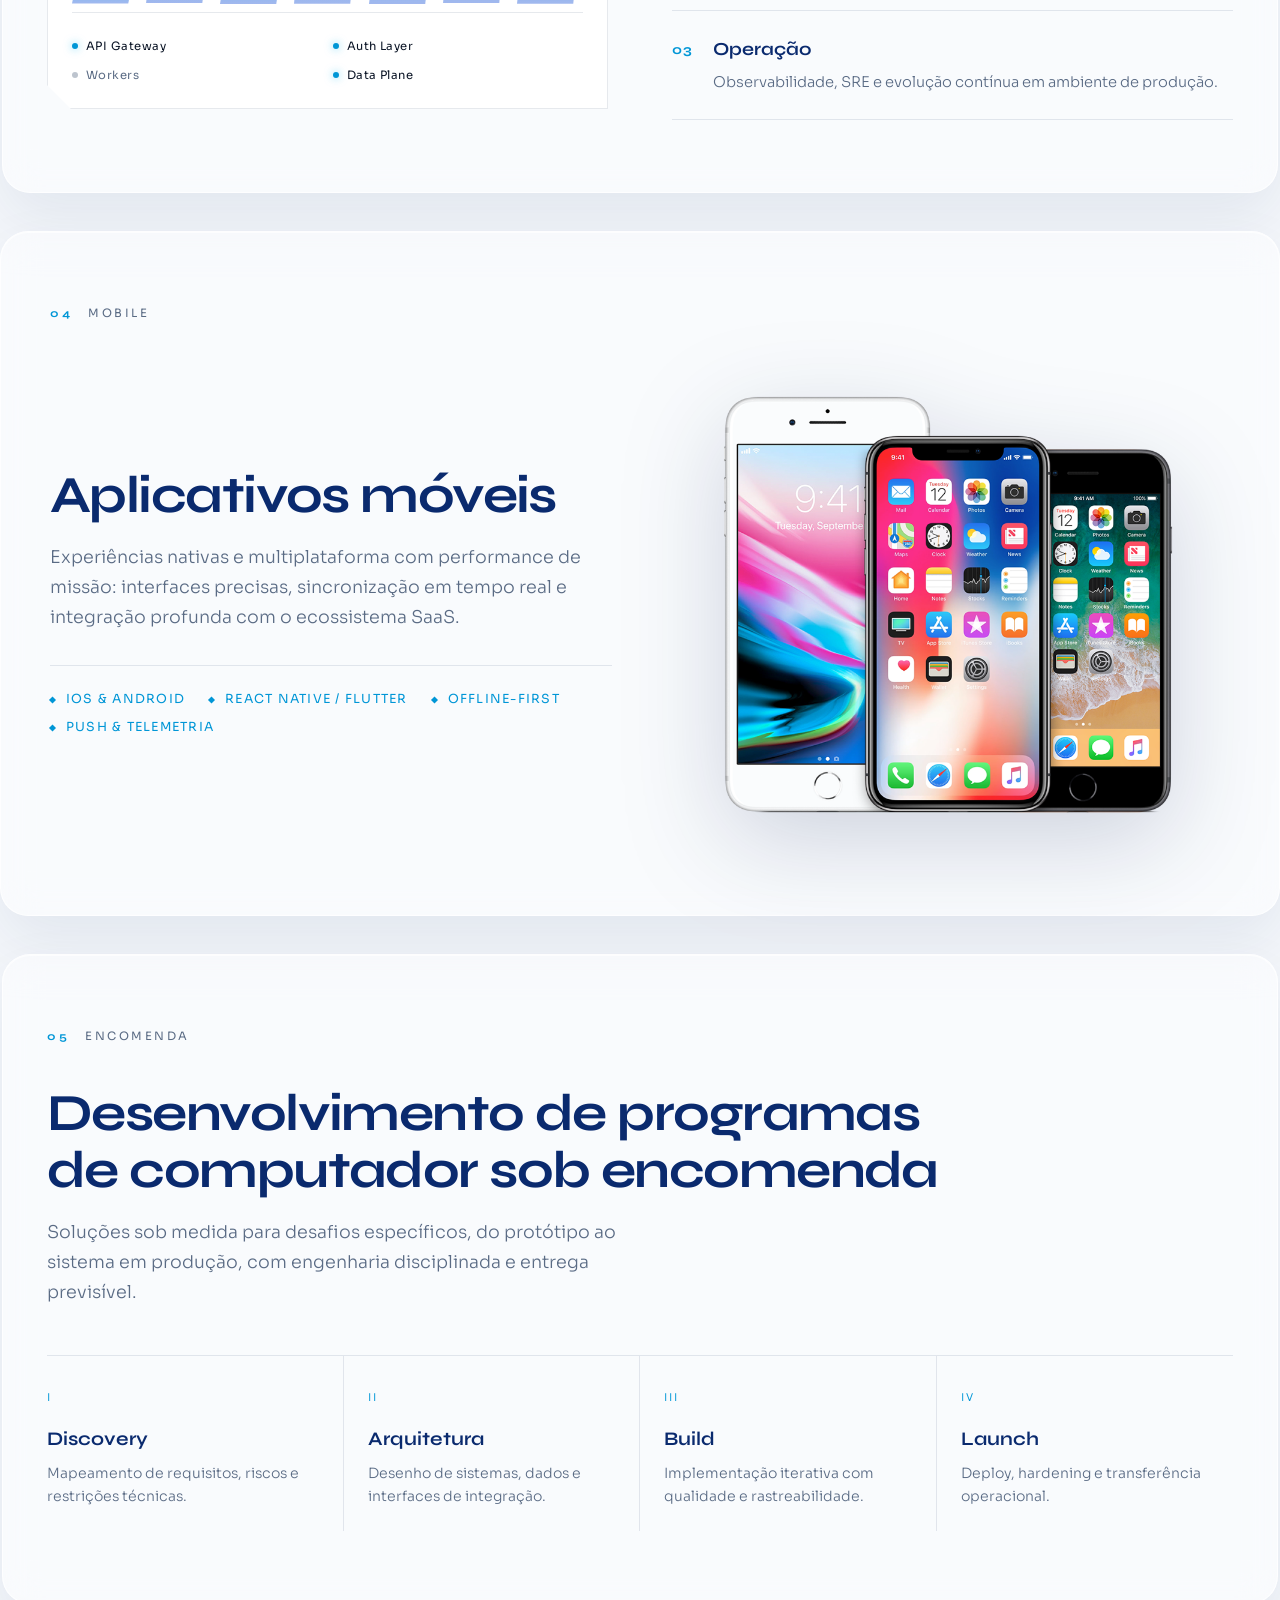
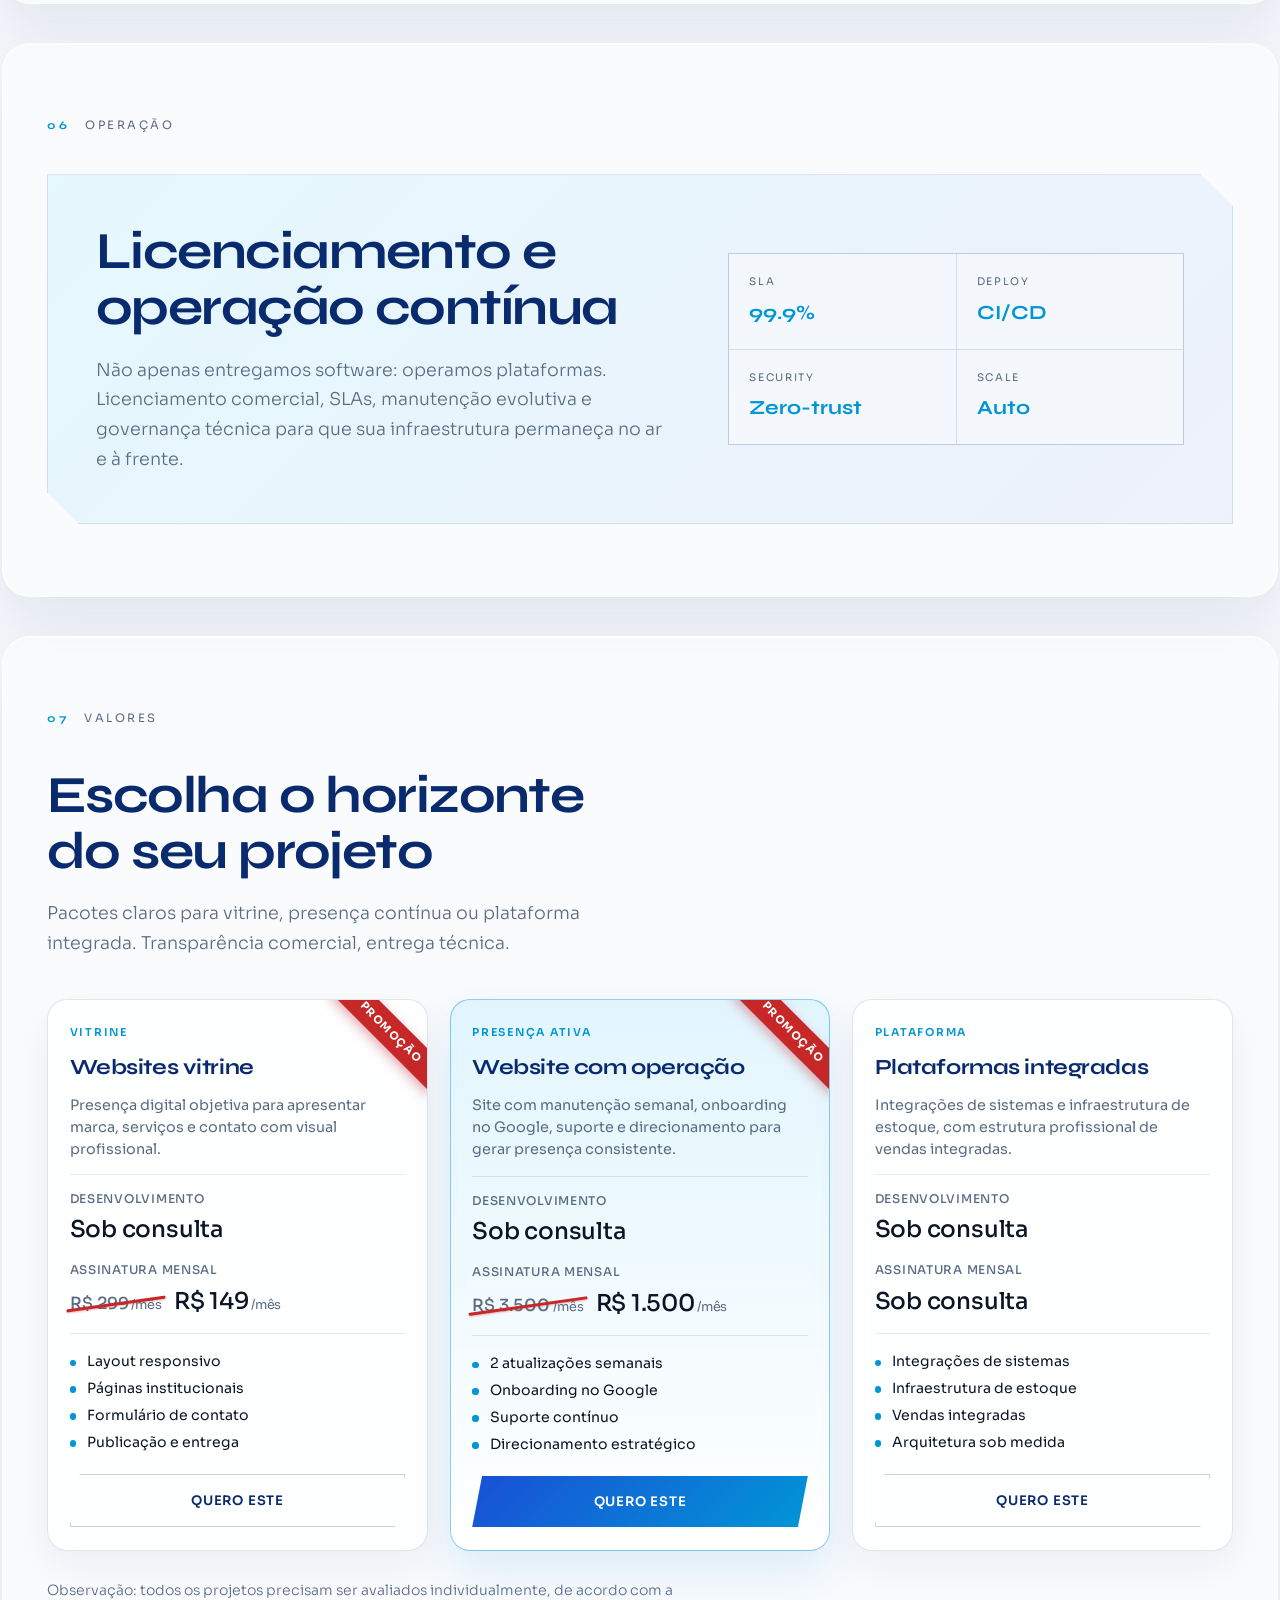
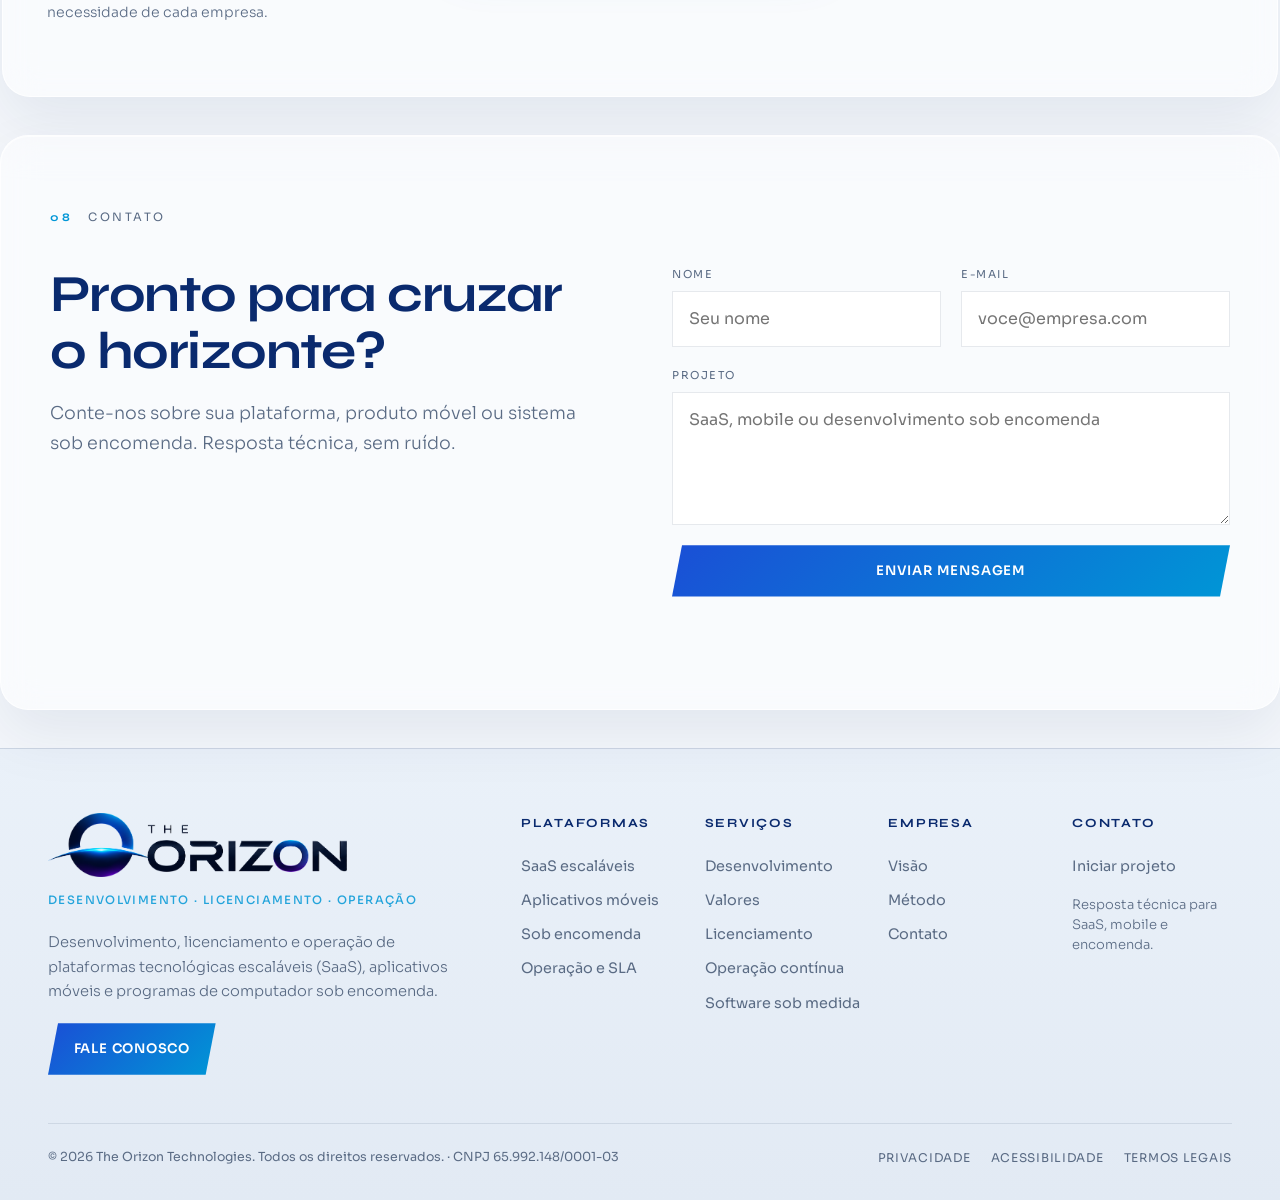
==== commit eb2a62ac: "Atualiza valores: desenvolvimento sob consulta e promoções de assinatura. Vitrine 299→149 e operação" ====
--- a/index.html
+++ b/index.html
@@ -5,7 +5,7 @@
   <meta name="viewport" content="width=device-width, initial-scale=1.0" />
   <title>THE ORIZON | Plataformas Tecnológicas Escaláveis</title>
   <meta name="description" content="Desenvolvimento, licenciamento e operação de plataformas SaaS escaláveis, aplicativos móveis e programas de computador sob encomenda." />
-  <link rel="canonical" href="https://www.theorizon.com.br/" />
+  <link rel="canonical" href="https://theorizon.com.br/" />
   <link rel="preconnect" href="https://fonts.googleapis.com" />
   <link rel="preconnect" href="https://fonts.gstatic.com" crossorigin />
   <link href="https://fonts.googleapis.com/css2?family=Syne:wght@500;600;700;800&family=Sora:wght@300;400;500;600&display=swap" rel="stylesheet" />
@@ -471,7 +471,8 @@
         </p>
       </div>
       <div class="pricing-grid">
-        <article class="price-card reveal">
+        <article class="price-card price-card--promo reveal">
+          <span class="price-promo-ribbon">Promoção</span>
           <span class="price-card-tag">Vitrine</span>
           <h3 class="price-card-title">Websites vitrine</h3>
           <p class="price-card-desc">
@@ -481,11 +482,14 @@
           <div class="price-card-value">
             <div class="price-row">
               <span class="price-label">Desenvolvimento</span>
-              <span class="price-now">R$ 3.000</span>
+              <span class="price-now">Sob consulta</span>
             </div>
             <div class="price-row">
               <span class="price-label">Assinatura mensal</span>
-              <span class="price-now">R$ 299<span class="price-unit">/mês</span></span>
+              <div class="price-promo-wrap">
+                <span class="price-old">R$ 299<span class="price-unit">/mês</span></span>
+                <span class="price-now price-now--promo">R$ 149<span class="price-unit">/mês</span></span>
+              </div>
             </div>
           </div>
           <ul class="price-card-list">
@@ -497,7 +501,8 @@
           <a href="#contato" class="btn btn-ghost price-card-cta">Quero este</a>
         </article>
 
-        <article class="price-card price-card--featured reveal delay-1">
+        <article class="price-card price-card--featured price-card--promo reveal delay-1">
+          <span class="price-promo-ribbon">Promoção</span>
           <span class="price-card-tag">Presença ativa</span>
           <h3 class="price-card-title">Website com operação</h3>
           <p class="price-card-desc">
@@ -507,11 +512,14 @@
           <div class="price-card-value">
             <div class="price-row">
               <span class="price-label">Desenvolvimento</span>
-              <span class="price-now">R$ 10.000</span>
+              <span class="price-now">Sob consulta</span>
             </div>
             <div class="price-row">
               <span class="price-label">Assinatura mensal</span>
-              <span class="price-now">R$ 1.000,00<span class="price-unit">/mês</span></span>
+              <div class="price-promo-wrap">
+                <span class="price-old">R$ 3.500<span class="price-unit">/mês</span></span>
+                <span class="price-now price-now--promo">R$ 1.500<span class="price-unit">/mês</span></span>
+              </div>
             </div>
           </div>
           <ul class="price-card-list">
@@ -532,7 +540,11 @@
           </p>
           <div class="price-card-value">
             <div class="price-row">
-              <span class="price-label">Investimento</span>
+              <span class="price-label">Desenvolvimento</span>
+              <span class="price-now">Sob consulta</span>
+            </div>
+            <div class="price-row">
+              <span class="price-label">Assinatura mensal</span>
               <span class="price-now">Sob consulta</span>
             </div>
           </div>
@@ -542,7 +554,7 @@
             <li>Vendas integradas</li>
             <li>Arquitetura sob medida</li>
           </ul>
-          <a href="#contato" class="btn btn-ghost price-card-cta">Falar com engenharia</a>
+          <a href="#contato" class="btn btn-ghost price-card-cta">Quero este</a>
         </article>
       </div>
       <p class="pricing-note reveal delay-2">
--- a/styles.css
+++ b/styles.css
@@ -1329,6 +1329,7 @@
 }
 
 .price-card {
+  position: relative;
   display: flex;
   flex-direction: column;
   gap: 0.85rem;
@@ -1339,6 +1340,61 @@
   box-shadow: 0 16px 40px rgba(10, 40, 90, 0.06);
   backdrop-filter: blur(12px);
   -webkit-backdrop-filter: blur(12px);
+  overflow: hidden;
+}
+
+.price-promo-ribbon {
+  position: absolute;
+  top: 18px;
+  right: -34px;
+  z-index: 2;
+  width: 140px;
+  padding: 0.35rem 0;
+  background: #c62828;
+  text-align: center;
+  font-size: 0.68rem;
+  font-weight: 700;
+  letter-spacing: 0.12em;
+  text-transform: uppercase;
+  color: #fff;
+  transform: rotate(45deg);
+  box-shadow: 0 4px 12px rgba(180, 20, 40, 0.35);
+}
+
+.price-promo-wrap {
+  display: flex;
+  flex-wrap: wrap;
+  align-items: baseline;
+  gap: 0.55rem 0.75rem;
+}
+
+.price-old {
+  position: relative;
+  display: inline-block;
+  font-family: var(--font-body);
+  font-size: 1.05rem;
+  font-weight: 500;
+  color: var(--muted);
+  line-height: 1.2;
+}
+
+.price-old::after {
+  content: "";
+  position: absolute;
+  left: -4%;
+  right: -4%;
+  top: 50%;
+  height: 3px;
+  background: #c62828;
+  border-radius: 2px;
+  transform: translateY(-50%) rotate(-8deg);
+  box-shadow: 0 1px 2px rgba(198, 40, 40, 0.35);
+  pointer-events: none;
+}
+
+.price-now--promo {
+  color: #c62828;
+  font-weight: 600;
 }
 
 .price-card--featured {
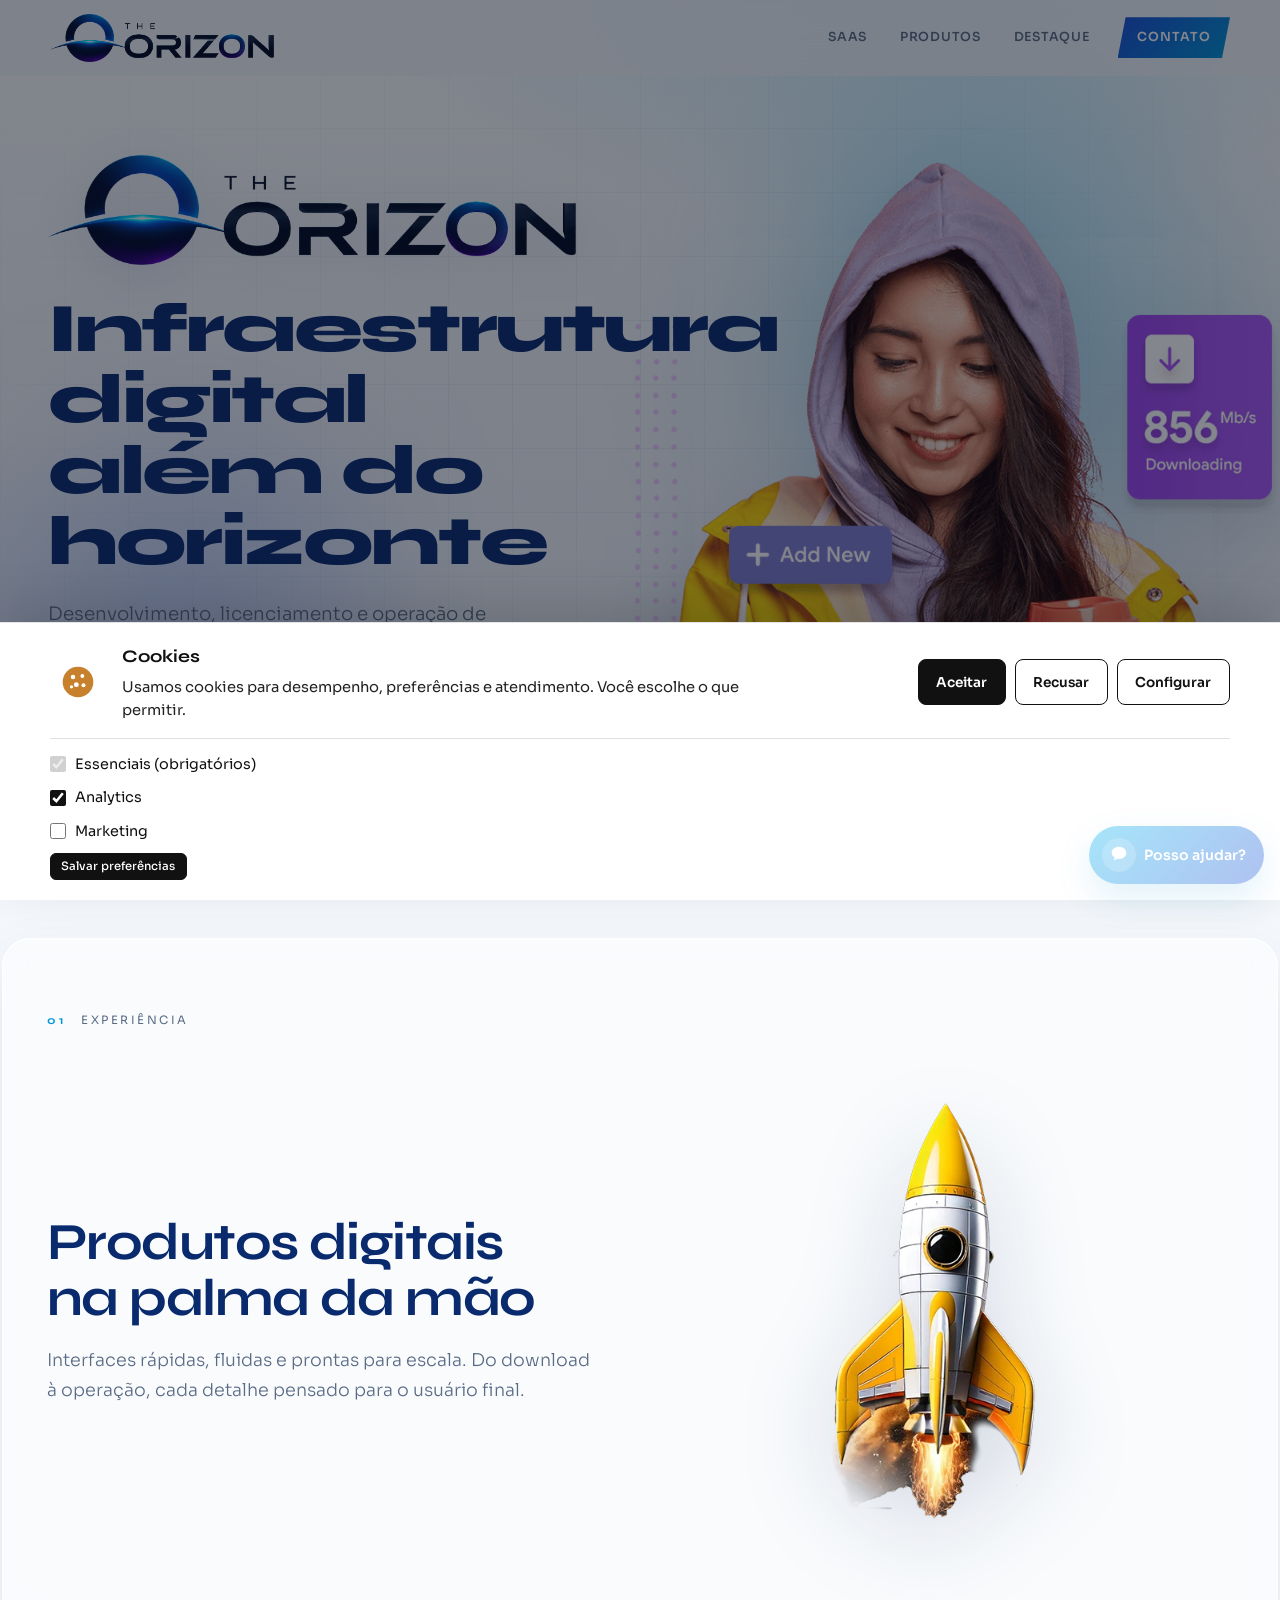
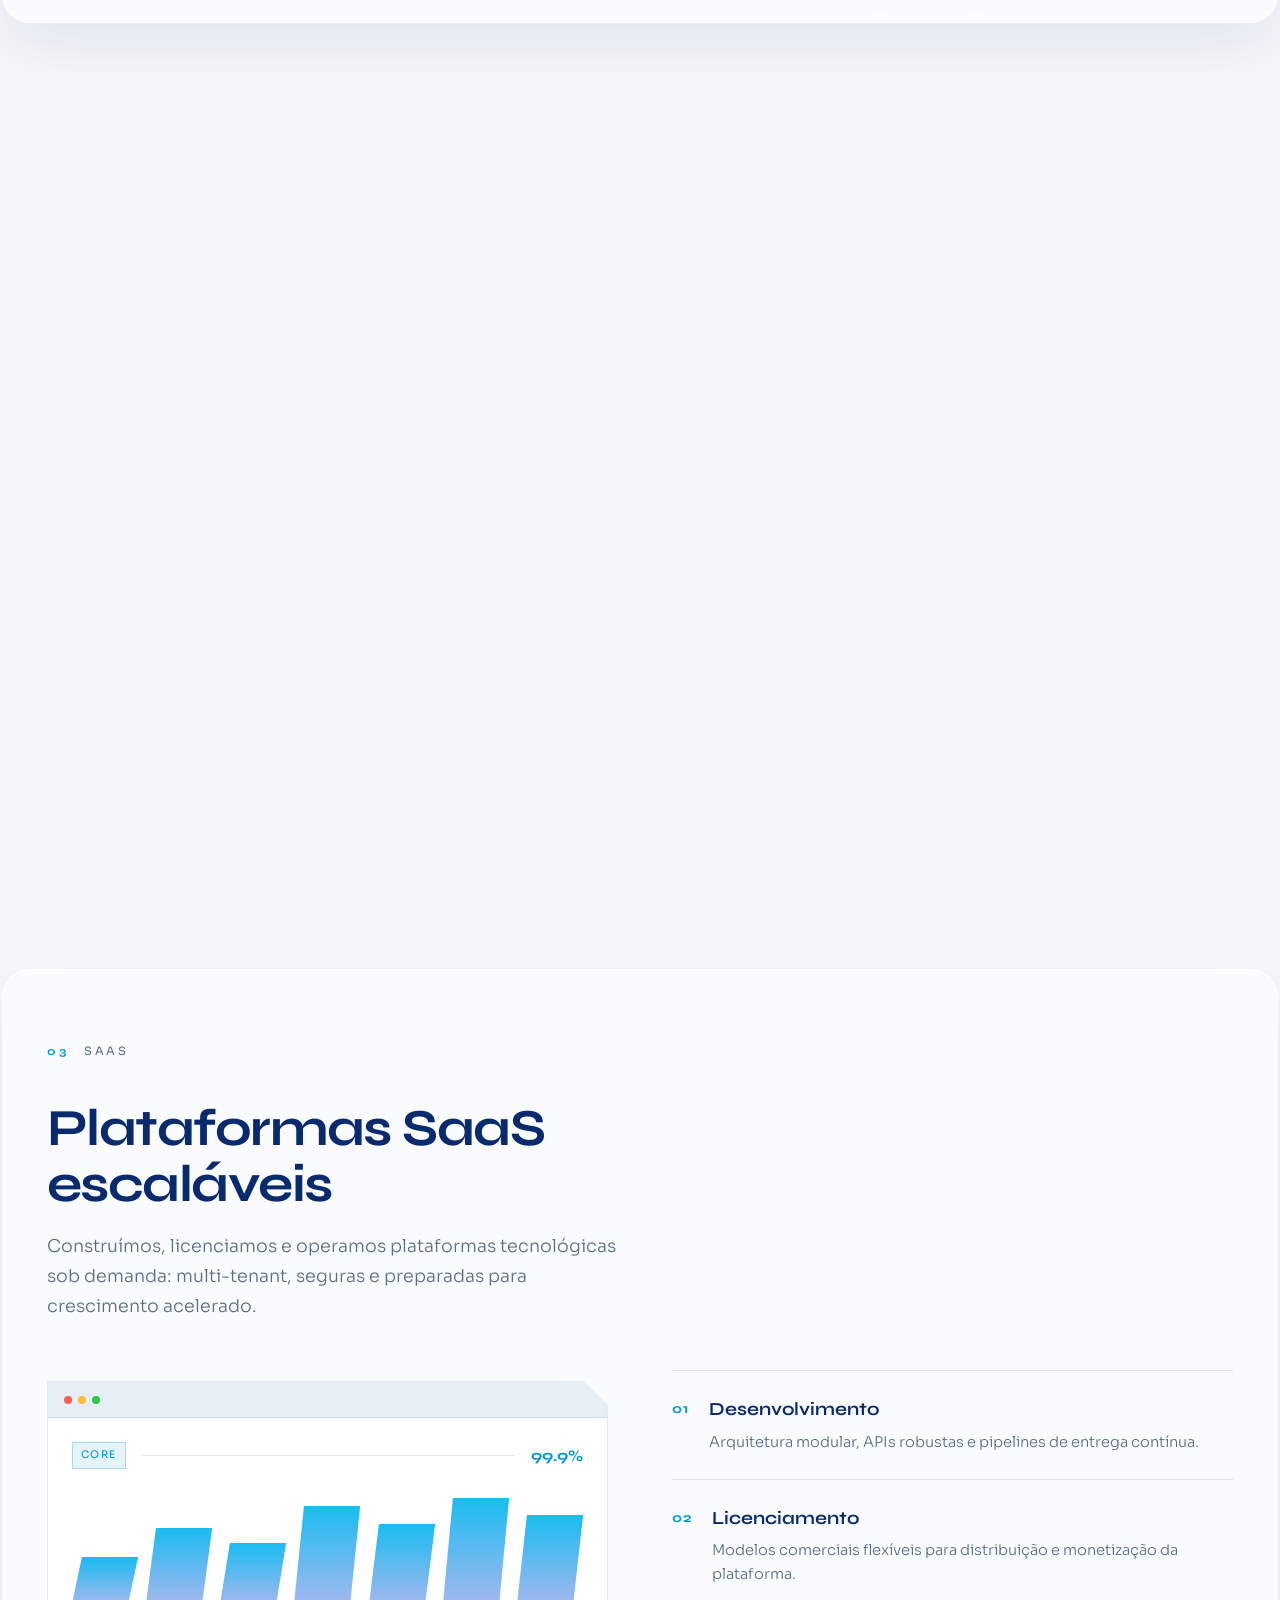
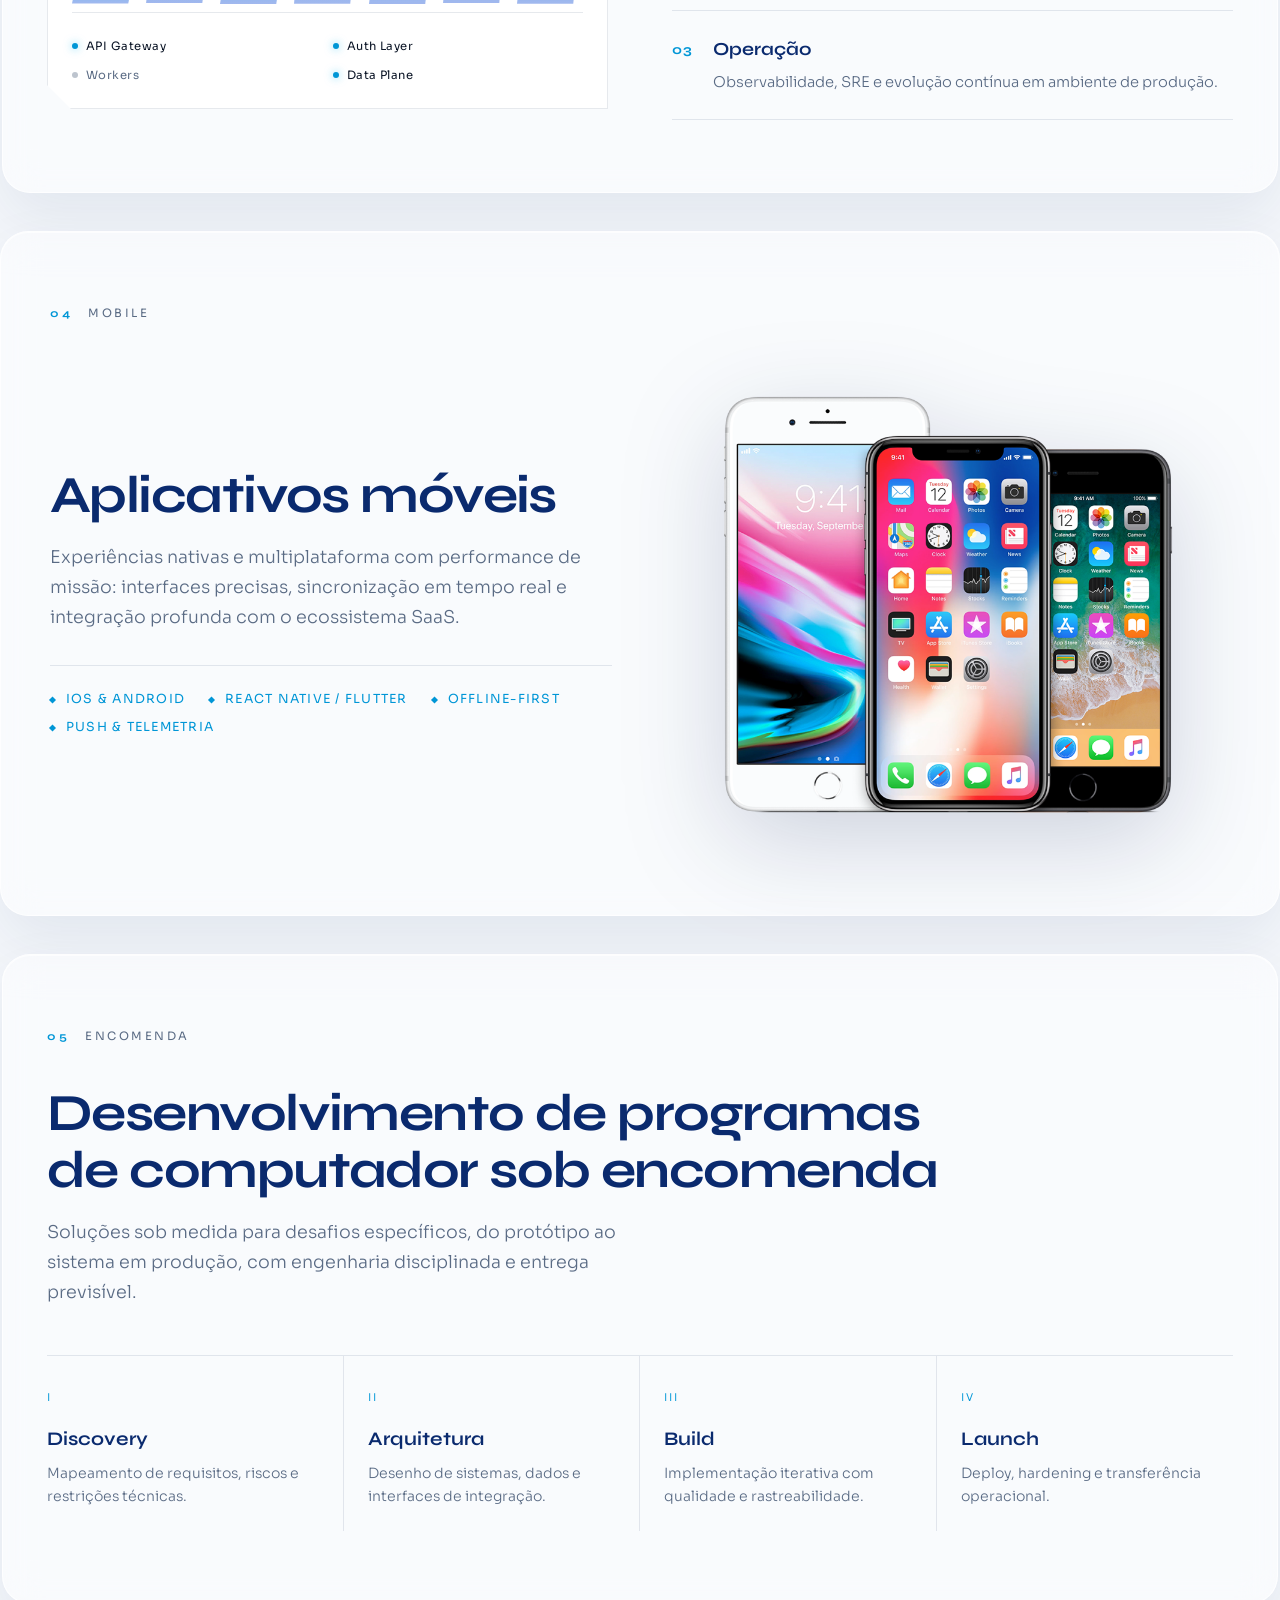
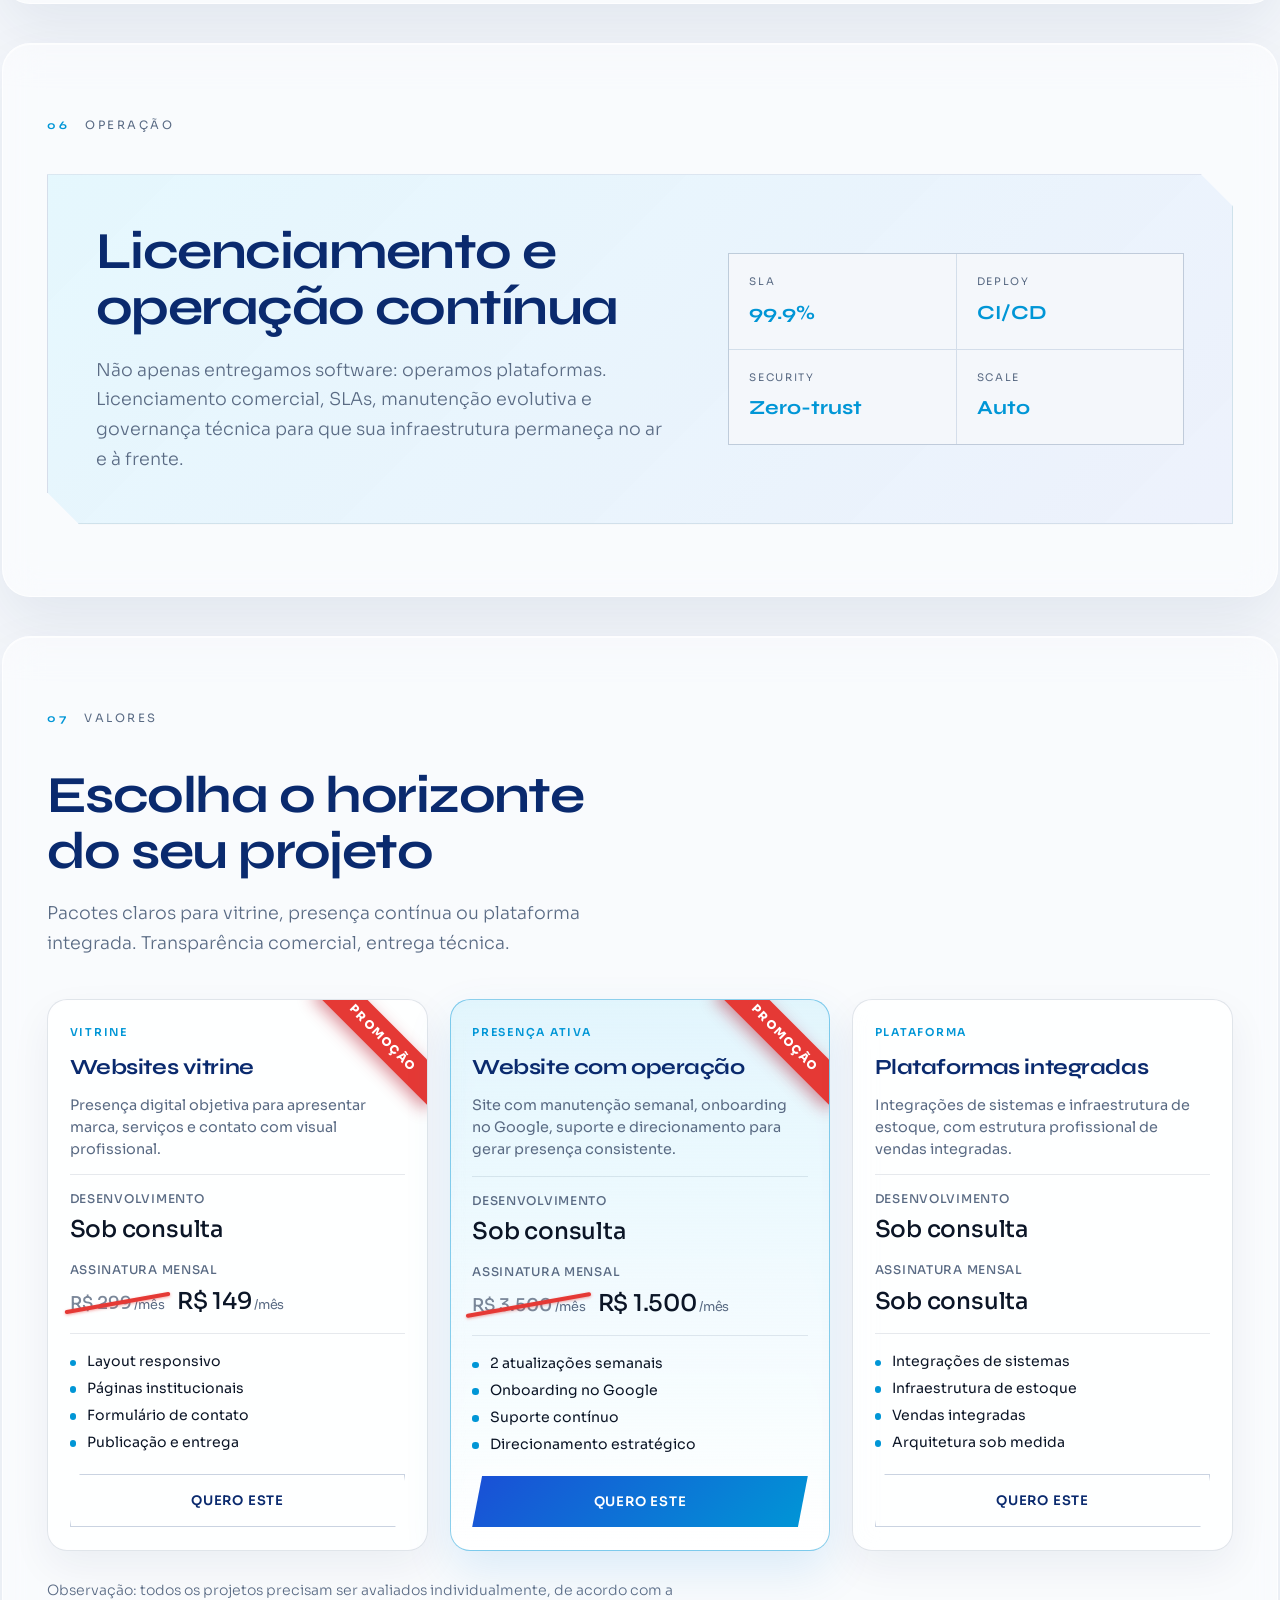
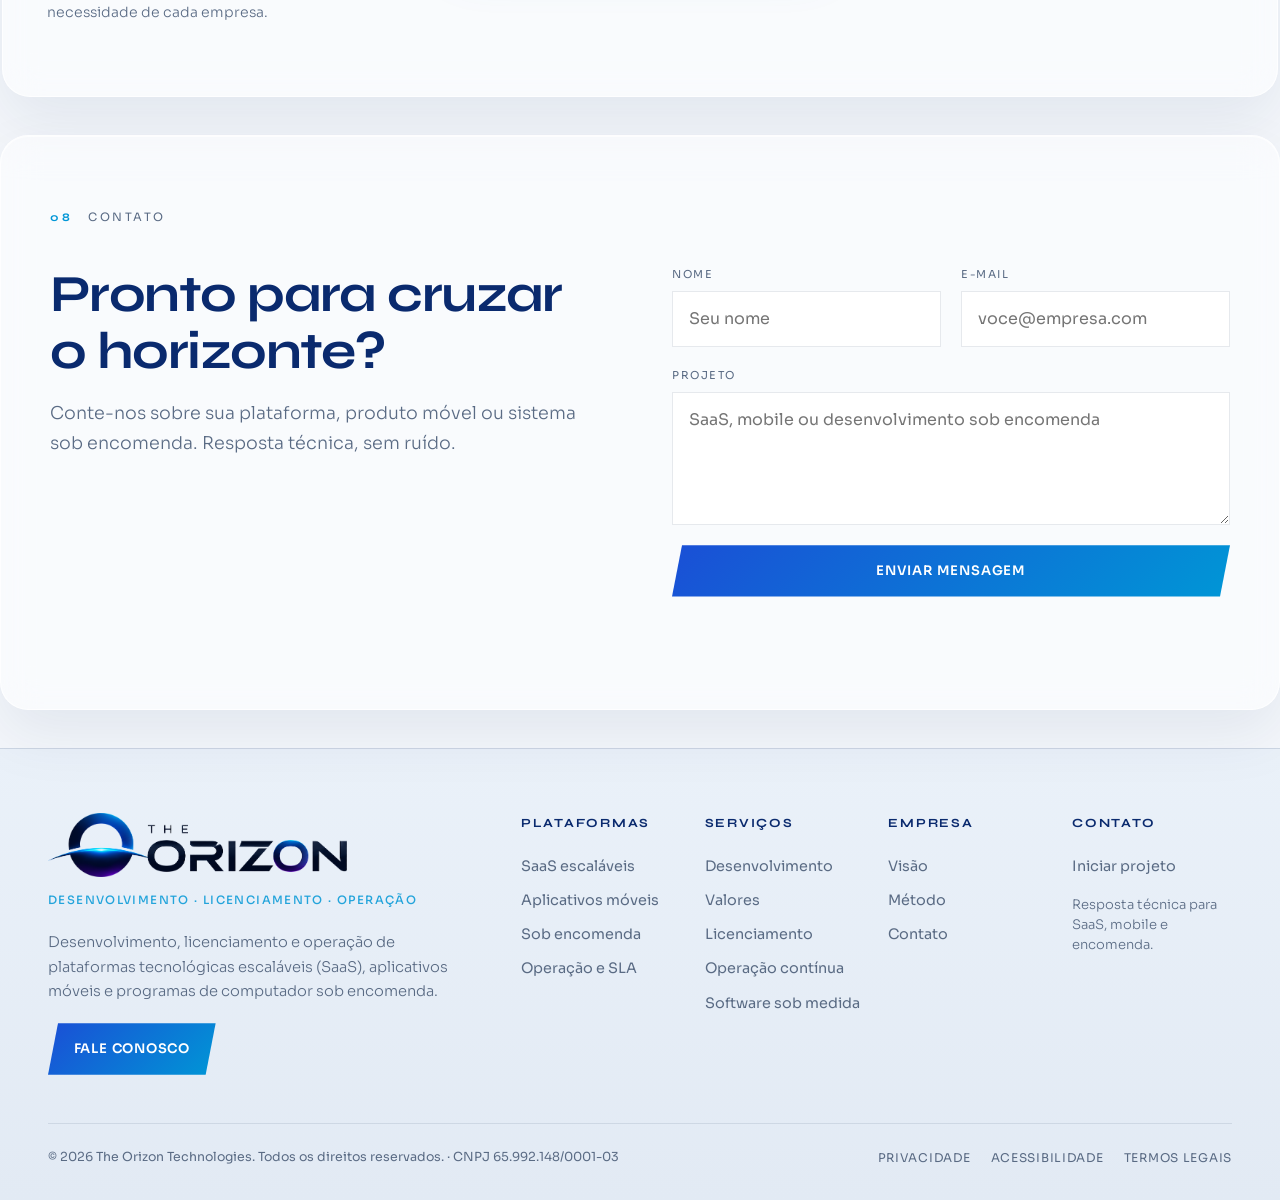
==== commit 4f3b4ebc: "Reforça faixas e riscos de promoção e força atualização do CSS. Evita cache antigo do styles.css sem" ====
--- a/index.html
+++ b/index.html
@@ -9,7 +9,7 @@
   <link rel="preconnect" href="https://fonts.googleapis.com" />
   <link rel="preconnect" href="https://fonts.gstatic.com" crossorigin />
   <link href="https://fonts.googleapis.com/css2?family=Syne:wght@500;600;700;800&family=Sora:wght@300;400;500;600&display=swap" rel="stylesheet" />
-  <link rel="stylesheet" href="styles.css" />
+  <link rel="stylesheet" href="styles.css?v=20260930-promo" />
   <link rel="icon" href="favicon.ico" sizes="any" />
   <link rel="icon" href="assets/favicon.png" type="image/png" sizes="32x32" />
 </head>
--- a/styles.css
+++ b/styles.css
@@ -1345,20 +1345,21 @@
 
 .price-promo-ribbon {
   position: absolute;
-  top: 18px;
-  right: -34px;
-  z-index: 2;
-  width: 140px;
-  padding: 0.35rem 0;
-  background: #c62828;
+  top: 22px;
+  right: -36px;
+  z-index: 5;
+  width: 160px;
+  padding: 0.42rem 0;
+  background: #e53935;
   text-align: center;
-  font-size: 0.68rem;
-  font-weight: 700;
-  letter-spacing: 0.12em;
+  font-size: 0.72rem;
+  font-weight: 800;
+  letter-spacing: 0.14em;
   text-transform: uppercase;
   color: #fff;
   transform: rotate(45deg);
-  box-shadow: 0 4px 12px rgba(180, 20, 40, 0.35);
+  box-shadow: 0 6px 16px rgba(180, 20, 40, 0.45);
+  pointer-events: none;
 }
 
 .price-promo-wrap {
@@ -1372,29 +1373,31 @@
   position: relative;
   display: inline-block;
   font-family: var(--font-body);
-  font-size: 1.05rem;
+  font-size: 1.1rem;
   font-weight: 500;
-  color: var(--muted);
+  color: #7a8799;
   line-height: 1.2;
+  isolation: isolate;
 }
 
 .price-old::after {
   content: "";
   position: absolute;
-  left: -4%;
-  right: -4%;
-  top: 50%;
-  height: 3px;
-  background: #c62828;
+  left: -6%;
+  right: -6%;
+  top: 48%;
+  z-index: 2;
+  height: 4px;
+  background: #e53935;
   border-radius: 2px;
-  transform: translateY(-50%) rotate(-8deg);
-  box-shadow: 0 1px 2px rgba(198, 40, 40, 0.35);
+  transform: translateY(-50%) rotate(-10deg);
+  box-shadow: 0 1px 3px rgba(229, 57, 53, 0.45);
   pointer-events: none;
 }
 
 .price-now--promo {
   color: #c62828;
-  font-weight: 600;
+  font-weight: 700;
 }
 
 .price-card--featured {
